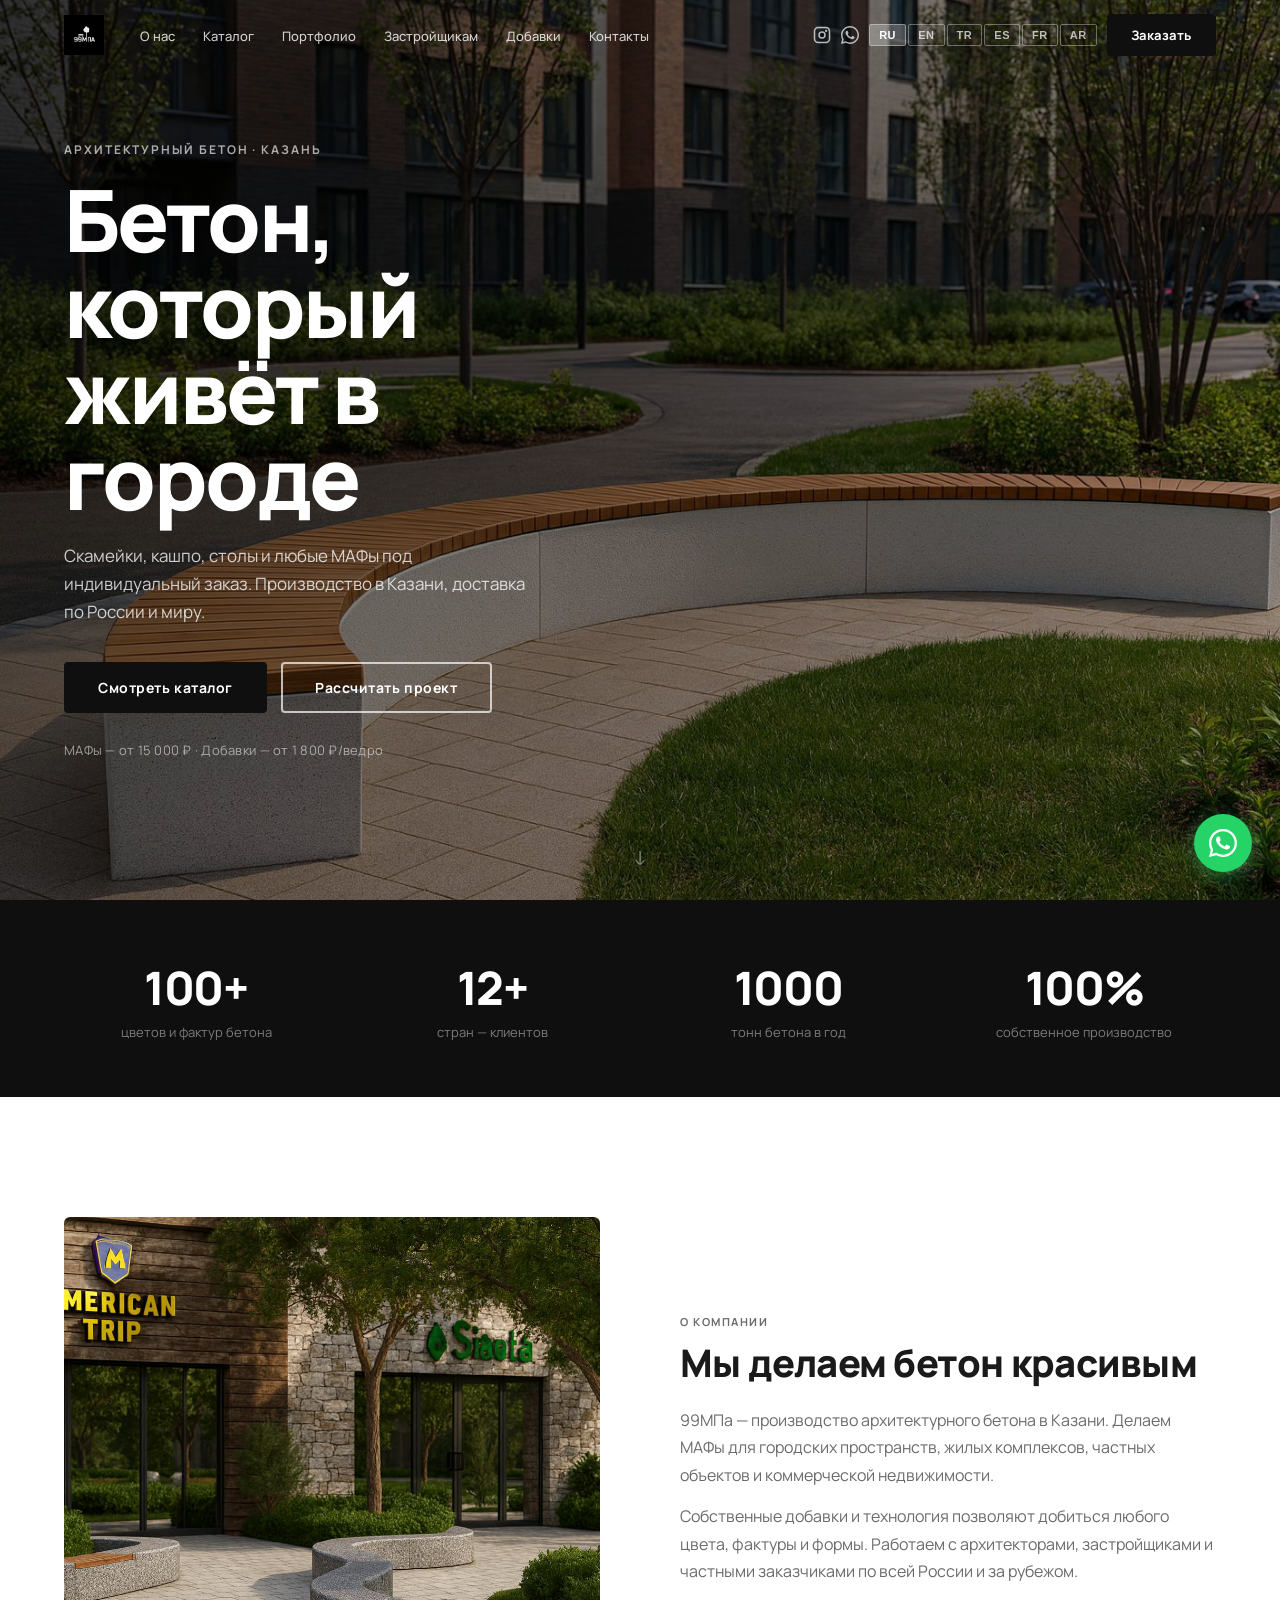
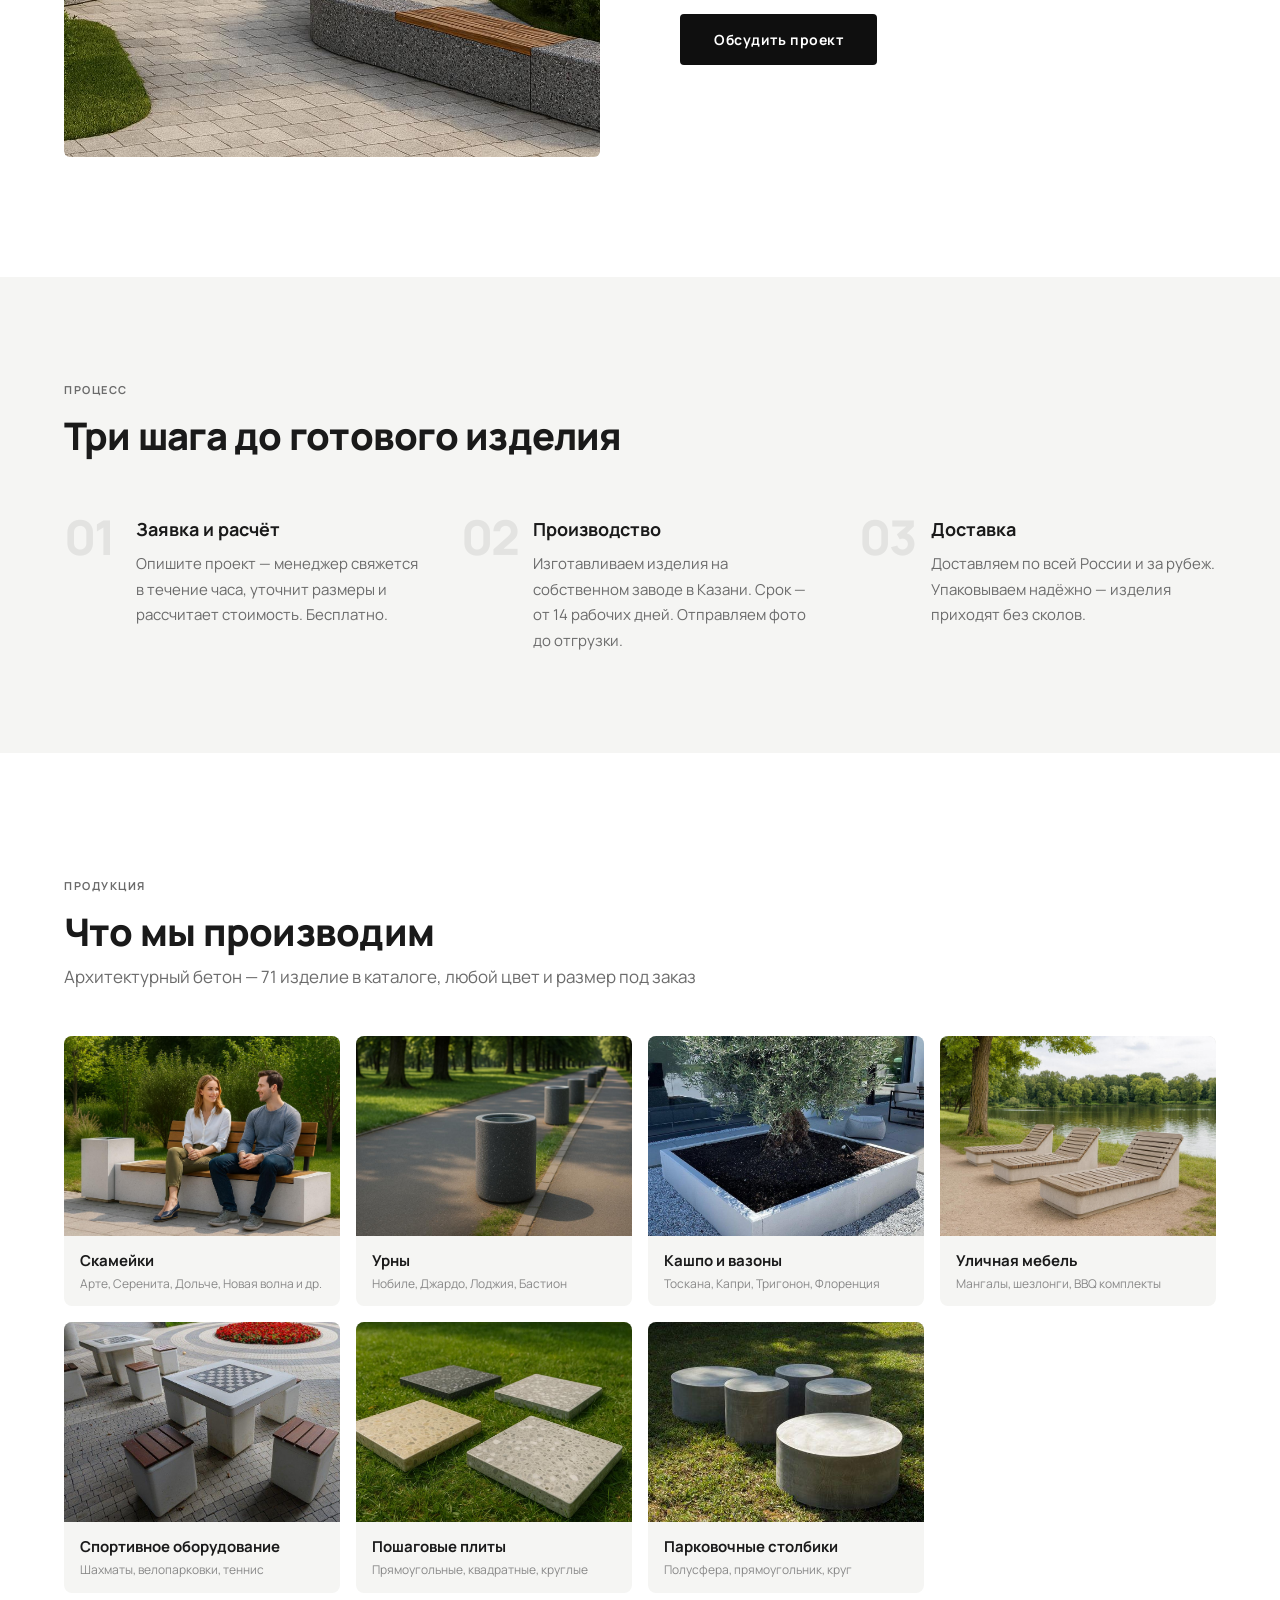
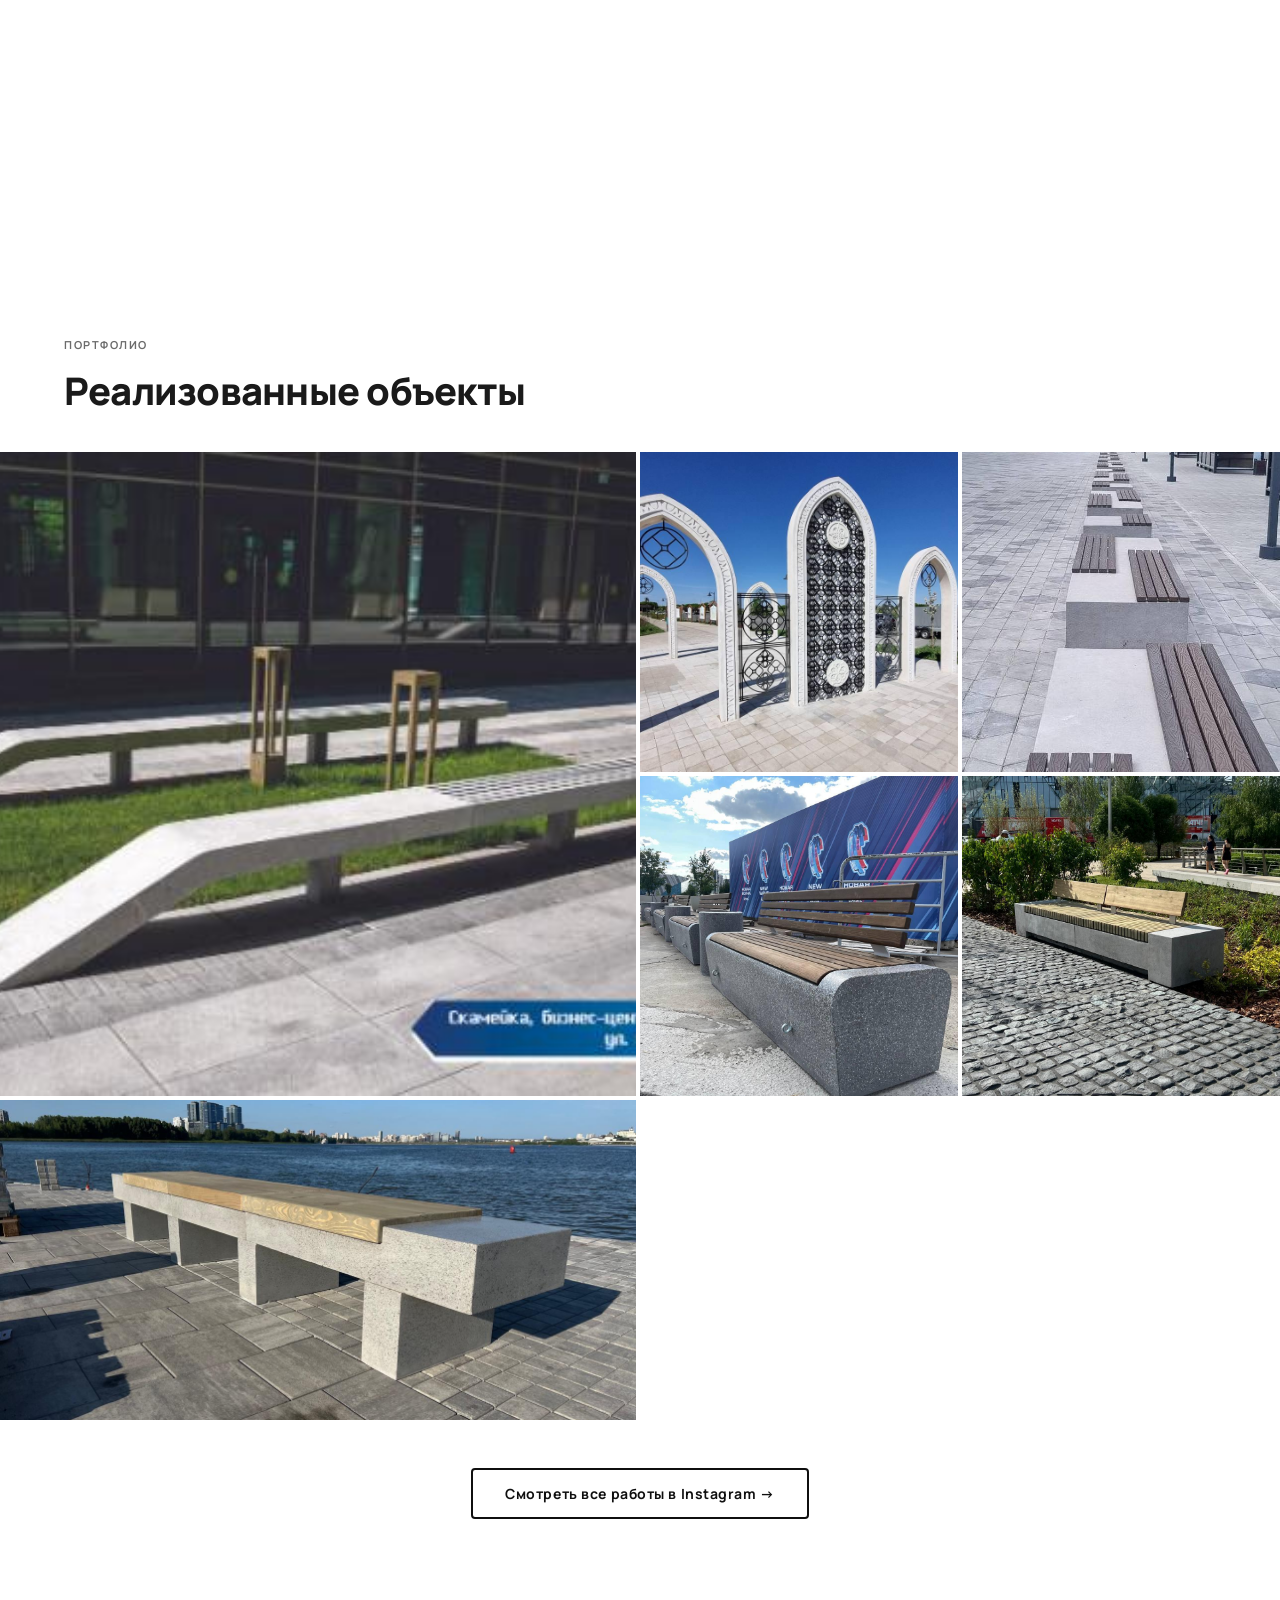
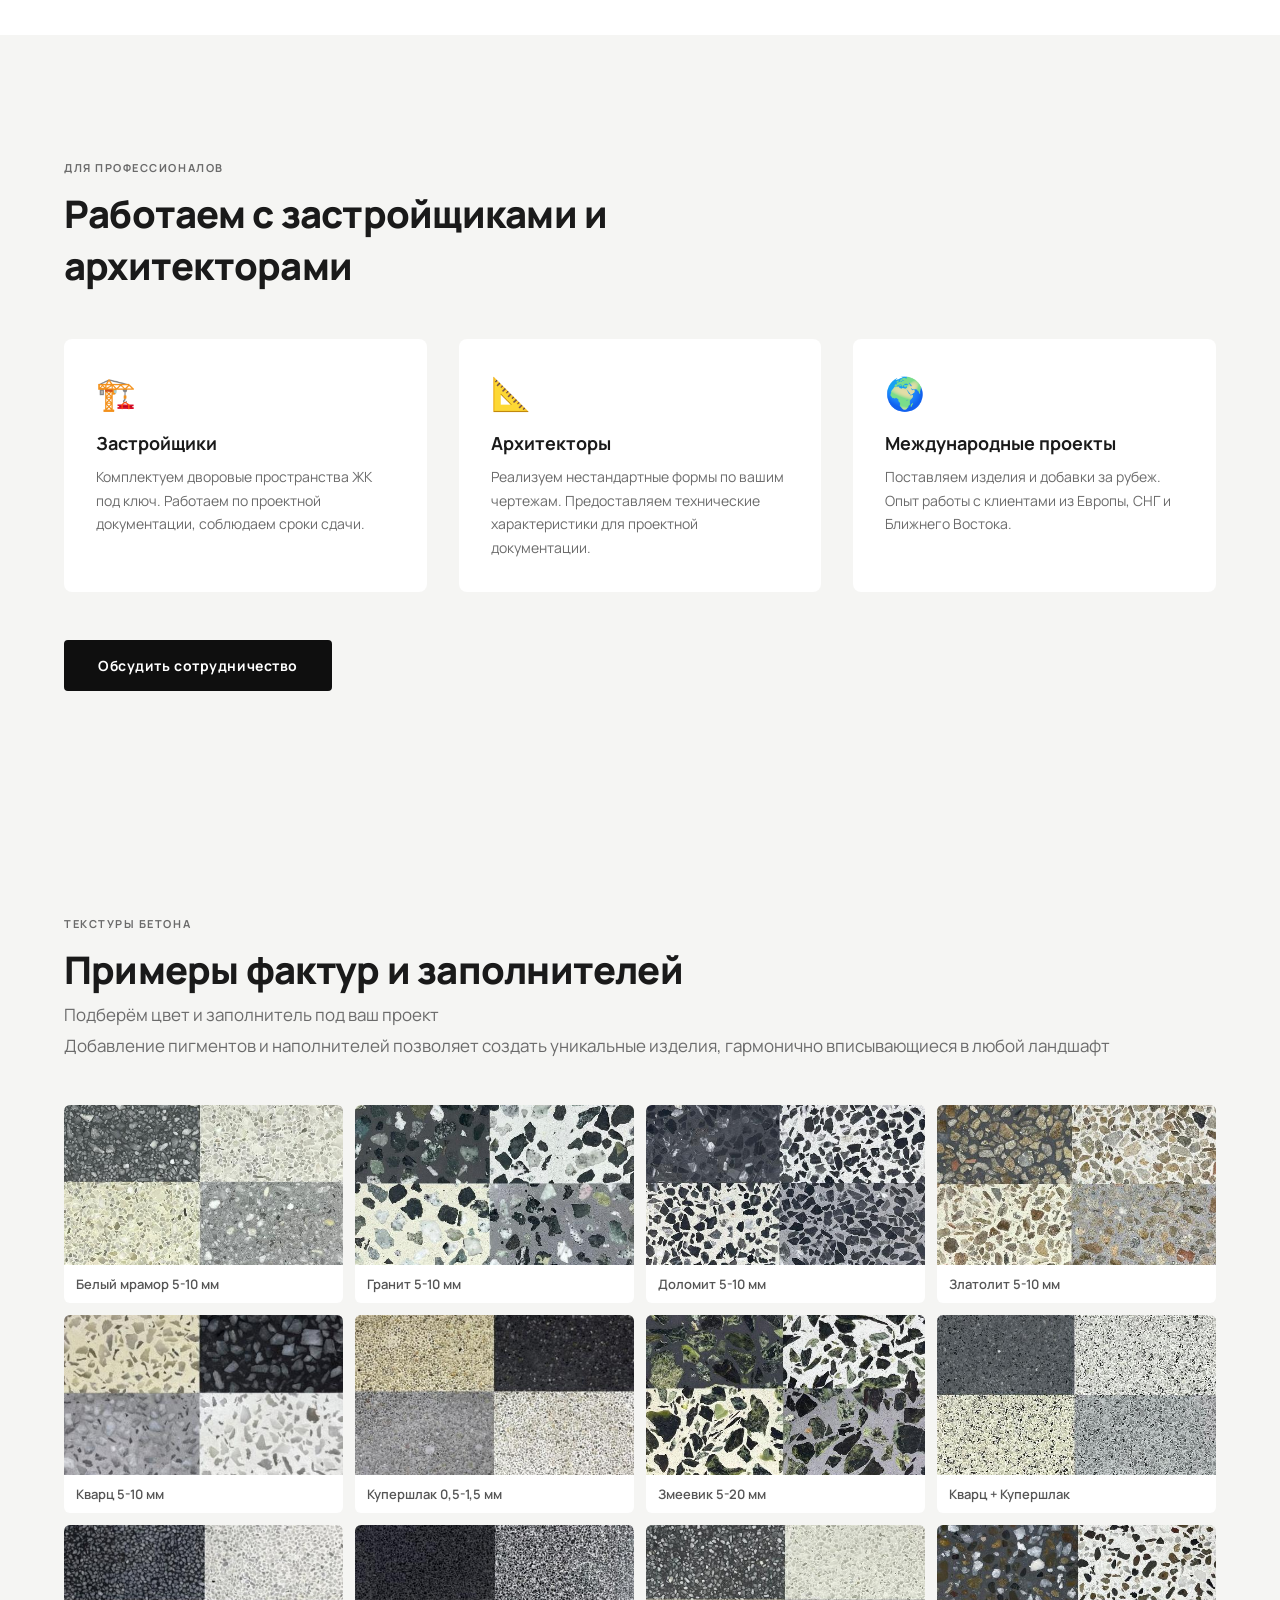
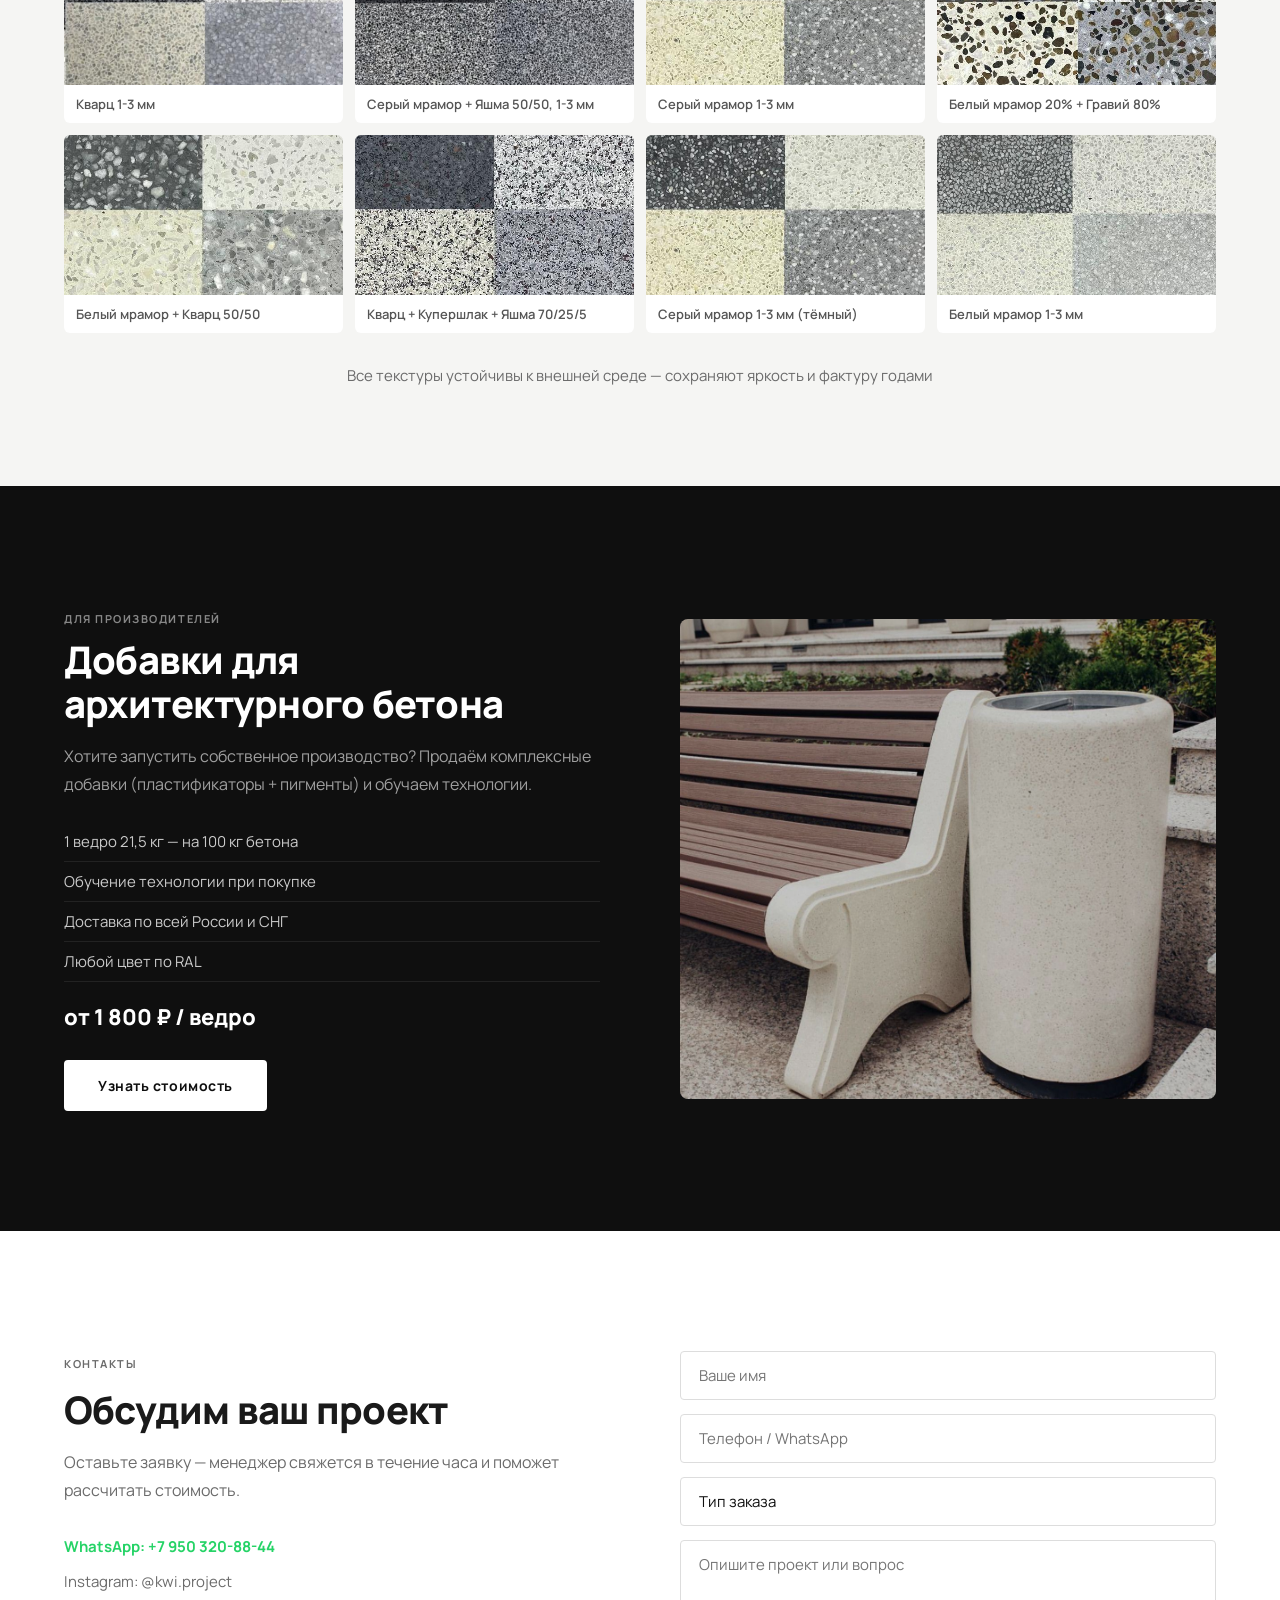
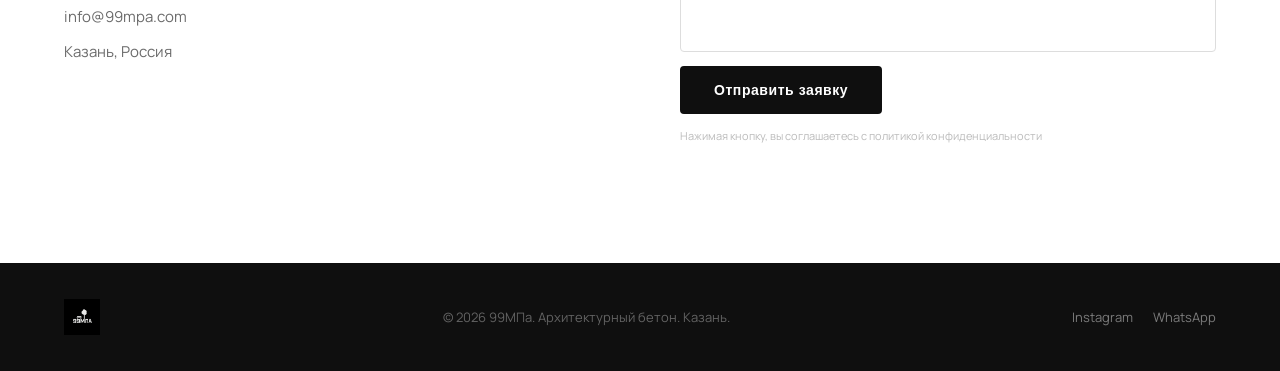
==== index.html @ 51c74bcd "Add additive page, SEO for all pages, WhatsApp with item text in catalog modal, Schema.org" ====
<!DOCTYPE html>
<html lang="ru">
<head>
  <meta charset="UTF-8">
  <meta name="viewport" content="width=device-width, initial-scale=1.0">
  <link rel="icon" type="image/jpeg" href="images/logo.jpg">
  <title>99МПа — Архитектурный бетон | Скамейки, кашпо, МАФы из бетона</title>
  <meta name="description" content="Производство МАФов и изделий из архитектурного бетона. Скамейки, кашпо, урны, столы под заказ. 71 изделие в каталоге. Доставка по России и миру. Казань.">
  <meta name="keywords" content="архитектурный бетон, МАФы, скамейки бетонные, кашпо бетонные, урны уличные, добавки для бетона, производство Казань">
  <link rel="canonical" href="https://www.99mpa.com/">
  <!-- Open Graph -->
  <meta property="og:type" content="website">
  <meta property="og:url" content="https://www.99mpa.com/">
  <meta property="og:title" content="99МПа — Архитектурный бетон">
  <meta property="og:description" content="Скамейки, кашпо, урны и любые МАФы из архитектурного бетона. 71 изделие. Доставка по всему миру.">
  <meta property="og:image" content="https://www.99mpa.com/images/hero.jpeg">
  <meta property="og:image:width" content="1200">
  <meta property="og:image:height" content="630">
  <meta property="og:locale" content="ru_RU">
  <!-- Twitter Card -->
  <meta name="twitter:card" content="summary_large_image">
  <meta name="twitter:title" content="99МПа — Архитектурный бетон">
  <meta name="twitter:description" content="Скамейки, кашпо, урны и любые МАФы из архитектурного бетона. Казань.">
  <meta name="twitter:image" content="https://www.99mpa.com/images/hero.jpeg">
  <link rel="preconnect" href="https://fonts.googleapis.com">
  <link rel="preconnect" href="https://fonts.gstatic.com" crossorigin>
  <link href="https://fonts.googleapis.com/css2?family=Manrope:wght@400;500;600;700;800&display=swap" rel="stylesheet">
  <link rel="stylesheet" href="style.css">
  <link rel="stylesheet" href="catalog.css">
</head>
<body>

<!-- NAV -->
<nav class="nav" id="nav">
  <div class="nav__inner">
    <a href="#" class="nav__logo"><img src="images/logo.jpg" alt="99МПа" class="nav__logo-img"></a>
    <ul class="nav__links">
      <li><a href="#about"     data-i18n="nav_about">О нас</a></li>
      <li><a href="catalog.html" data-i18n="nav_products">Каталог</a></li>
      <li><a href="portfolio.html" data-i18n="nav_portfolio">Портфолио</a></li>
      <li><a href="#b2b"       data-i18n="nav_b2b">Застройщикам</a></li>
      <li><a href="additive.html" data-i18n="nav_additive">Добавки</a></li>
      <li><a href="#contact"   data-i18n="nav_contact">Контакты</a></li>
    </ul>
    <div class="nav__right">
      <a href="https://www.instagram.com/kwi.project" target="_blank" class="nav__social" title="Instagram">
        <svg width="18" height="18" viewBox="0 0 24 24" fill="none"><rect x="2" y="2" width="20" height="20" rx="5" stroke="currentColor" stroke-width="2"/><circle cx="12" cy="12" r="4" stroke="currentColor" stroke-width="2"/><circle cx="17.5" cy="6.5" r="1.5" fill="currentColor"/></svg>
      </a>
      <a href="https://wa.me/79503208844" target="_blank" class="nav__social" title="WhatsApp">
        <svg width="18" height="18" viewBox="0 0 24 24" fill="none"><path d="M17.472 14.382c-.297-.149-1.758-.867-2.03-.967-.273-.099-.471-.148-.67.15-.197.297-.767.966-.94 1.164-.173.199-.347.223-.644.075-.297-.15-1.255-.463-2.39-1.475-.883-.788-1.48-1.761-1.653-2.059-.173-.297-.018-.458.13-.606.134-.133.298-.347.446-.52.149-.174.198-.298.298-.497.099-.198.05-.371-.025-.52-.075-.149-.669-1.612-.916-2.207-.242-.579-.487-.5-.669-.51-.173-.008-.371-.01-.57-.01-.198 0-.52.074-.792.372-.272.297-1.04 1.016-1.04 2.479 0 1.462 1.065 2.875 1.213 3.074.149.198 2.096 3.2 5.077 4.487.709.306 1.262.489 1.694.625.712.227 1.36.195 1.871.118.571-.085 1.758-.719 2.006-1.413.248-.694.248-1.289.173-1.413-.074-.124-.272-.198-.57-.347z" fill="currentColor"/><path d="M12 0C5.373 0 0 5.373 0 12c0 2.136.558 4.136 1.532 5.875L0 24l6.324-1.508A11.955 11.955 0 0012 24c6.627 0 12-5.373 12-12S18.627 0 12 0zm0 22c-1.9 0-3.675-.502-5.21-1.378l-.374-.22-3.753.895.942-3.655-.242-.376A9.956 9.956 0 012 12C2 6.477 6.477 2 12 2s10 4.477 10 10-4.477 10-10 10z" fill="currentColor"/></svg>
      </a>
      <div class="lang-switcher">
        <button class="lang-btn active" data-lang="ru" onclick="setLang('ru')">RU</button>
        <button class="lang-btn" data-lang="en" onclick="setLang('en')">EN</button>
        <button class="lang-btn" data-lang="tr" onclick="setLang('tr')">TR</button>
        <button class="lang-btn" data-lang="es" onclick="setLang('es')">ES</button>
        <button class="lang-btn" data-lang="fr" onclick="setLang('fr')">FR</button>
        <button class="lang-btn" data-lang="ar" onclick="setLang('ar')">AR</button>
      </div>
      <a href="#contact" class="btn btn--sm" data-i18n="nav_cta">Заказать</a>
    </div>
    <button class="nav__burger" onclick="toggleMenu()">&#9776;</button>
  </div>
</nav>

<!-- HERO -->
<section class="hero" id="home">
  <div class="hero__bg" style="background-image:url('images/hero.jpeg')"></div>
  <div class="hero__overlay"></div>
  <div class="hero__content">
    <p class="hero__label" data-i18n="hero_label">Архитектурный бетон · Казань</p>
    <h1 class="hero__title" data-i18n="hero_title">Бетон,<br>который&nbsp;живёт<br>в&nbsp;городе</h1>
    <p class="hero__sub" data-i18n="hero_sub">Скамейки, кашпо, столы и любые МАФы под индивидуальный заказ. Производство в Казани, доставка по России и миру.</p>
    <div class="hero__btns">
      <a href="#products" class="btn"          data-i18n="hero_btn1">Смотреть каталог</a>
      <a href="#contact"  class="btn btn--outline" data-i18n="hero_btn2">Рассчитать проект</a>
    </div>
    <div class="hero__price" data-i18n="hero_price">МАФы — от 15 000 ₽ &nbsp;·&nbsp; Добавки — от 1 800 ₽/ведро</div>
  </div>
  <div class="hero__scroll">↓</div>
</section>

<!-- STATS -->
<section class="stats reveal">
  <div class="container">
    <div class="stats__grid">
      <div class="stats__item"><span class="stats__num">100+</span><span class="stats__label">цветов и фактур бетона</span></div>
      <div class="stats__item"><span class="stats__num">12+</span><span class="stats__label">стран — клиентов</span></div>
      <div class="stats__item"><span class="stats__num">1000</span><span class="stats__label">тонн бетона в год</span></div>
      <div class="stats__item"><span class="stats__num">100%</span><span class="stats__label">собственное производство</span></div>
    </div>
  </div>
</section>

<!-- ABOUT -->
<section class="about reveal" id="about">
  <div class="container about__inner">
    <div class="about__img">
      <img src="images/about.jpeg" alt="Производство 99МПа">
    </div>
    <div class="about__text">
      <span class="label" data-i18n="about_label">О компании</span>
      <h2 data-i18n="about_title">Мы делаем бетон красивым</h2>
      <p data-i18n="about_p1">99МПа — производство архитектурного бетона в Казани. Делаем МАФы для городских пространств, жилых комплексов, частных объектов и коммерческой недвижимости.</p>
      <p data-i18n="about_p2">Собственные добавки и технология позволяют добиться любого цвета, фактуры и формы. Работаем с архитекторами, застройщиками и частными заказчиками по всей России и за рубежом.</p>
      <a href="#contact" class="btn" data-i18n="about_btn">Обсудить проект</a>
    </div>
  </div>
</section>

<!-- HOW IT WORKS -->
<section class="how reveal" id="how">
  <div class="container">
    <span class="label" data-i18n="how_label">Как мы работаем</span>
    <h2 data-i18n="how_title">Три шага до готового изделия</h2>
    <div class="how__grid">
      <div class="how__step">
        <div class="how__num">01</div>
        <h3 data-i18n="how1_title">Заявка и расчёт</h3>
        <p data-i18n="how1_desc">Опишите проект — менеджер свяжется в течение часа, уточнит размеры и рассчитает стоимость. Бесплатно.</p>
      </div>
      <div class="how__step">
        <div class="how__num">02</div>
        <h3 data-i18n="how2_title">Производство</h3>
        <p data-i18n="how2_desc">Изготавливаем изделия на собственном заводе в Казани. Срок — от 14 рабочих дней. Отправляем фото до отгрузки.</p>
      </div>
      <div class="how__step">
        <div class="how__num">03</div>
        <h3 data-i18n="how3_title">Доставка</h3>
        <p data-i18n="how3_desc">Доставляем по всей России и за рубеж. Упаковываем надёжно — изделия приходят без сколов.</p>
      </div>
    </div>
  </div>
</section>

<!-- PRODUCTS -->
<section class="products reveal" id="products">
  <div class="container">
    <span class="label">Продукция</span>
    <h2>Что мы производим</h2>
    <p class="section-sub">Архитектурный бетон — 71 изделие в каталоге, любой цвет и размер под заказ</p>

    <div class="cat-sections-grid">
      <a href="catalog.html#bench" class="cat-section-card">
        <div class="cat-section-card__img" style="background-image:url('images/bench1.jpeg')"></div>
        <div class="cat-section-card__body">
          <div class="cat-section-card__name">Скамейки</div>
          <div class="cat-section-card__sub">Арте, Серенита, Дольче, Новая волна и др.</div>
        </div>
      </a>
      <a href="catalog.html#urn" class="cat-section-card">
        <div class="cat-section-card__img" style="background-image:url('images/urns.jpeg')"></div>
        <div class="cat-section-card__body">
          <div class="cat-section-card__name">Урны</div>
          <div class="cat-section-card__sub">Нобиле, Джардо, Лоджия, Бастион</div>
        </div>
      </a>
      <a href="catalog.html#planter" class="cat-section-card">
        <div class="cat-section-card__img" style="background-image:url('images/catalog/p20_i5.jpeg')"></div>
        <div class="cat-section-card__body">
          <div class="cat-section-card__name">Кашпо и вазоны</div>
          <div class="cat-section-card__sub">Тоскана, Капри, Тригонон, Флоренция</div>
        </div>
      </a>
      <a href="catalog.html#furniture" class="cat-section-card">
        <div class="cat-section-card__img" style="background-image:url('images/lounger.jpeg')"></div>
        <div class="cat-section-card__body">
          <div class="cat-section-card__name">Уличная мебель</div>
          <div class="cat-section-card__sub">Мангалы, шезлонги, BBQ комплекты</div>
        </div>
      </a>
      <a href="catalog.html#sport" class="cat-section-card">
        <div class="cat-section-card__img" style="background-image:url('images/catalog/p24_i1.jpeg')"></div>
        <div class="cat-section-card__body">
          <div class="cat-section-card__name">Спортивное оборудование</div>
          <div class="cat-section-card__sub">Шахматы, велопарковки, теннис</div>
        </div>
      </a>
      <a href="catalog.html#pavement" class="cat-section-card">
        <div class="cat-section-card__img" style="background-image:url('images/catalog/p29_i4.jpeg')"></div>
        <div class="cat-section-card__body">
          <div class="cat-section-card__name">Пошаговые плиты</div>
          <div class="cat-section-card__sub">Прямоугольные, квадратные, круглые</div>
        </div>
      </a>
      <a href="catalog.html#bollard" class="cat-section-card">
        <div class="cat-section-card__img" style="background-image:url('images/catalog/p28_i5.jpeg')"></div>
        <div class="cat-section-card__body">
          <div class="cat-section-card__name">Парковочные столбики</div>
          <div class="cat-section-card__sub">Полусфера, прямоугольник, круг</div>
        </div>
      </a>
    </div>

    <div class="products__cta">
      <a href="catalog.html" class="btn btn--outline">Открыть полный каталог →</a>
    </div>
  </div>
</section>

<!-- PORTFOLIO -->
<section class="portfolio reveal" id="portfolio">
  <div class="container">
    <span class="label" data-i18n="port_label">Портфолио</span>
    <h2 data-i18n="port_title">Реализованные объекты</h2>
  </div>
  <div class="portfolio__grid">
    <div class="portfolio__item portfolio__item--wide" style="background-image:url('images/portfolio_new/p02_img1.jpeg')">
      <div class="portfolio__caption">
        <strong>Бизнес-центр «Urban»</strong>
        <span>Казань</span>
      </div>
    </div>
    <div class="portfolio__item" style="background-image:url('images/portfolio_new/p03_img2.jpeg')">
      <div class="portfolio__caption">
        <strong>Арки из архитектурного бетона</strong>
        <span>г. Болгар</span>
      </div>
    </div>
    <div class="portfolio__item" style="background-image:url('images/portfolio_new/p05_img2.jpeg')">
      <div class="portfolio__caption">
        <strong>Противо-таранные скамейки, Сибур</strong>
        <span>Казань</span>
      </div>
    </div>
    <div class="portfolio__item" style="background-image:url('images/portfolio_new/p07_img2.jpeg')">
      <div class="portfolio__caption">
        <strong>Конкурс «Новая Волна 2025»</strong>
        <span>Казань</span>
      </div>
    </div>
    <div class="portfolio__item" style="background-image:url('images/portfolio_new/p09_img2.jpeg')">
      <div class="portfolio__caption">
        <strong>Скамейки у Театра Г.Камала</strong>
        <span>Казань</span>
      </div>
    </div>
    <div class="portfolio__item" style="background-image:url('images/portfolio_new/p11_img2.jpeg')">
      <div class="portfolio__caption">
        <strong>Храм Нерукотворного Образа</strong>
        <span>Казань</span>
      </div>
    </div>
  </div>
  <div class="container portfolio__more">
    <a href="portfolio.html" class="btn btn--outline-dark" data-i18n="port_more">Смотреть все работы →</a>
  </div>
</section>

<!-- B2B -->
<section class="b2b reveal" id="b2b">
  <div class="container">
    <span class="label" data-i18n="b2b_label">Для профессионалов</span>
    <h2 data-i18n="b2b_title">Работаем с застройщиками и архитекторами</h2>
    <div class="b2b__grid">
      <div class="b2b__card">
        <div class="b2b__icon">🏗️</div>
        <h3 data-i18n="b2b1_title">Застройщики</h3>
        <p data-i18n="b2b1_desc">Комплектуем дворовые пространства ЖК под ключ. Работаем по проектной документации, соблюдаем сроки сдачи.</p>
      </div>
      <div class="b2b__card">
        <div class="b2b__icon">📐</div>
        <h3 data-i18n="b2b2_title">Архитекторы</h3>
        <p data-i18n="b2b2_desc">Реализуем нестандартные формы по вашим чертежам. Предоставляем технические характеристики для проектной документации.</p>
      </div>
      <div class="b2b__card">
        <div class="b2b__icon">🌍</div>
        <h3 data-i18n="b2b3_title">Международные проекты</h3>
        <p data-i18n="b2b3_desc">Поставляем изделия и добавки за рубеж. Опыт работы с клиентами из Европы, СНГ и Ближнего Востока.</p>
      </div>
    </div>
    <a href="#contact" class="btn" data-i18n="b2b_btn">Обсудить сотрудничество</a>
  </div>
</section>

<!-- TEXTURES -->
<section class="textures reveal" id="textures">
  <div class="container">
    <span class="label">Текстуры бетона</span>
    <h2>Примеры фактур и заполнителей</h2>
    <p class="section-sub" style="margin-bottom:0">Подберём цвет и заполнитель под ваш проект</p>
    <p class="section-sub">Добавление пигментов и наполнителей позволяет создать уникальные изделия, гармонично вписывающиеся в любой ландшафт</p>
    <div class="textures-grid">
      <div class="texture-card">
        <div class="texture-card__img" style="background-image:url('images/portfolio_new/p15_img2.jpeg')"></div>
        <div class="texture-card__name">Белый мрамор 5-10 мм</div>
      </div>
      <div class="texture-card">
        <div class="texture-card__img" style="background-image:url('images/portfolio_new/p15_img3.jpeg')"></div>
        <div class="texture-card__name">Гранит 5-10 мм</div>
      </div>
      <div class="texture-card">
        <div class="texture-card__img" style="background-image:url('images/portfolio_new/p15_img4.jpeg')"></div>
        <div class="texture-card__name">Доломит 5-10 мм</div>
      </div>
      <div class="texture-card">
        <div class="texture-card__img" style="background-image:url('images/portfolio_new/p15_img5.jpeg')"></div>
        <div class="texture-card__name">Златолит 5-10 мм</div>
      </div>
      <div class="texture-card">
        <div class="texture-card__img" style="background-image:url('images/portfolio_new/p16_img2.jpeg')"></div>
        <div class="texture-card__name">Кварц 5-10 мм</div>
      </div>
      <div class="texture-card">
        <div class="texture-card__img" style="background-image:url('images/portfolio_new/p16_img3.jpeg')"></div>
        <div class="texture-card__name">Купершлак 0,5-1,5 мм</div>
      </div>
      <div class="texture-card">
        <div class="texture-card__img" style="background-image:url('images/portfolio_new/p16_img4.jpeg')"></div>
        <div class="texture-card__name">Змеевик 5-20 мм</div>
      </div>
      <div class="texture-card">
        <div class="texture-card__img" style="background-image:url('images/portfolio_new/p16_img5.jpeg')"></div>
        <div class="texture-card__name">Кварц + Купершлак</div>
      </div>
      <div class="texture-card">
        <div class="texture-card__img" style="background-image:url('images/portfolio_new/p17_img2.jpeg')"></div>
        <div class="texture-card__name">Кварц 1-3 мм</div>
      </div>
      <div class="texture-card">
        <div class="texture-card__img" style="background-image:url('images/portfolio_new/p17_img3.jpeg')"></div>
        <div class="texture-card__name">Серый мрамор + Яшма 50/50, 1-3 мм</div>
      </div>
      <div class="texture-card">
        <div class="texture-card__img" style="background-image:url('images/portfolio_new/p18_img4.jpeg')"></div>
        <div class="texture-card__name">Серый мрамор 1-3 мм</div>
      </div>
      <div class="texture-card">
        <div class="texture-card__img" style="background-image:url('images/portfolio_new/p17_img5.jpeg')"></div>
        <div class="texture-card__name">Белый мрамор 20% + Гравий 80%</div>
      </div>
      <div class="texture-card">
        <div class="texture-card__img" style="background-image:url('images/portfolio_new/p18_img2.jpeg')"></div>
        <div class="texture-card__name">Белый мрамор + Кварц 50/50</div>
      </div>
      <div class="texture-card">
        <div class="texture-card__img" style="background-image:url('images/portfolio_new/p18_img3.jpeg')"></div>
        <div class="texture-card__name">Кварц + Купершлак + Яшма 70/25/5</div>
      </div>
      <div class="texture-card">
        <div class="texture-card__img" style="background-image:url('images/portfolio_new/p18_img4.jpeg')"></div>
        <div class="texture-card__name">Серый мрамор 1-3 мм (тёмный)</div>
      </div>
      <div class="texture-card">
        <div class="texture-card__img" style="background-image:url('images/portfolio_new/p18_img5.jpeg')"></div>
        <div class="texture-card__name">Белый мрамор 1-3 мм</div>
      </div>
    </div>
    <p style="text-align:center;color:#6b6b6b;margin-top:32px;font-size:15px">Все текстуры устойчивы к внешней среде — сохраняют яркость и фактуру годами</p>
  </div>
</section>

<!-- ADDITIVE -->
<section class="additive reveal" id="additive">
  <div class="container additive__inner">
    <div class="additive__text">
      <span class="label label--light" data-i18n="add_label">Для производителей</span>
      <h2 data-i18n="add_title">Добавки для архитектурного бетона</h2>
      <p data-i18n="add_p1">Хотите запустить собственное производство? Продаём комплексные добавки (пластификаторы + пигменты) и обучаем технологии.</p>
      <ul class="additive__list">
        <li data-i18n="add_li1">✓ 1 ведро 21,5 кг — на 100 кг бетона</li>
        <li data-i18n="add_li2">✓ Обучение технологии при покупке</li>
        <li data-i18n="add_li3">✓ Доставка по всей России и СНГ</li>
        <li data-i18n="add_li4">✓ Любой цвет по RAL</li>
      </ul>
      <div class="additive__price" data-i18n="add_price">от 1 800 ₽ / ведро</div>
      <a href="#contact" class="btn btn--light" data-i18n="add_btn">Узнать стоимость</a>
    </div>
    <div class="additive__img">
      <img src="images/urn_bench.jpeg" alt="Добавки для бетона 99МПа">
    </div>
  </div>
</section>

<!-- CONTACT -->
<section class="contact reveal" id="contact">
  <div class="container contact__inner">
    <div class="contact__text">
      <span class="label" data-i18n="cont_label">Контакты</span>
      <h2 data-i18n="cont_title">Обсудим ваш проект</h2>
      <p data-i18n="cont_sub">Оставьте заявку — менеджер свяжется в течение часа и поможет рассчитать стоимость.</p>
      <div class="contact__links">
        <a href="https://wa.me/79503208844" target="_blank" class="contact__link contact__link--wa" data-i18n="cont_wa">WhatsApp: +7 950 320-88-44</a>
        <a href="https://www.instagram.com/kwi.project" target="_blank" class="contact__link">Instagram: @kwi.project</a>
        <a href="mailto:info@99mpa.com" class="contact__link">info@99mpa.com</a>
        <span class="contact__link">Казань, Россия</span>
      </div>
    </div>
    <form class="contact__form" onsubmit="submitForm(event)">
      <input type="text" data-i18n-placeholder="form_name" required>
      <input type="tel"  data-i18n-placeholder="form_phone" required>
      <select data-i18n-select="form_type">
        <option value="" data-i18n="form_type_default">Тип заказа</option>
        <option value="maf"      data-i18n="form_type_maf">МАФы / изделия</option>
        <option value="additive" data-i18n="form_type_add">Добавки</option>
        <option value="b2b"      data-i18n="form_type_b2b">Оптовое сотрудничество</option>
        <option value="custom"   data-i18n="form_type_custom">Индивидуальный заказ</option>
      </select>
      <textarea data-i18n-placeholder="form_msg" rows="4"></textarea>
      <button type="submit" class="btn" data-i18n="form_btn">Отправить заявку</button>
      <p class="form__note" data-i18n="form_note">Нажимая кнопку, вы соглашаетесь с политикой конфиденциальности</p>
    </form>
  </div>
</section>

<!-- FOOTER -->
<footer class="footer">
  <div class="container footer__inner">
    <img src="images/logo.jpg" alt="99МПа" style="height:36px;filter:invert(1)">
    <p data-i18n="footer_copy">© 2026 99МПа. Архитектурный бетон. Казань.</p>
    <div class="footer__links">
      <a href="https://www.instagram.com/kwi.project" target="_blank">Instagram</a>
      <a href="https://wa.me/79503208844" target="_blank">WhatsApp</a>
    </div>
  </div>
</footer>

<!-- WHATSAPP FLOAT -->
<a href="https://wa.me/79503208844" class="wa-float" target="_blank" title="WhatsApp">
  <svg width="28" height="28" viewBox="0 0 24 24" fill="none" xmlns="http://www.w3.org/2000/svg">
    <path d="M17.472 14.382c-.297-.149-1.758-.867-2.03-.967-.273-.099-.471-.148-.67.15-.197.297-.767.966-.94 1.164-.173.199-.347.223-.644.075-.297-.15-1.255-.463-2.39-1.475-.883-.788-1.48-1.761-1.653-2.059-.173-.297-.018-.458.13-.606.134-.133.298-.347.446-.52.149-.174.198-.298.298-.497.099-.198.05-.371-.025-.52-.075-.149-.669-1.612-.916-2.207-.242-.579-.487-.5-.669-.51-.173-.008-.371-.01-.57-.01-.198 0-.52.074-.792.372-.272.297-1.04 1.016-1.04 2.479 0 1.462 1.065 2.875 1.213 3.074.149.198 2.096 3.2 5.077 4.487.709.306 1.262.489 1.694.625.712.227 1.36.195 1.871.118.571-.085 1.758-.719 2.006-1.413.248-.694.248-1.289.173-1.413-.074-.124-.272-.198-.57-.347z" fill="white"/>
    <path d="M12 0C5.373 0 0 5.373 0 12c0 2.136.558 4.136 1.532 5.875L0 24l6.324-1.508A11.955 11.955 0 0012 24c6.627 0 12-5.373 12-12S18.627 0 12 0zm0 22c-1.9 0-3.675-.502-5.21-1.378l-.374-.22-3.753.895.942-3.655-.242-.376A9.956 9.956 0 012 12C2 6.477 6.477 2 12 2s10 4.477 10 10-4.477 10-10 10z" fill="white"/>
  </svg>
</a>

<script type="application/ld+json">
{
  "@context": "https://schema.org",
  "@type": "LocalBusiness",
  "name": "99МПа",
  "description": "Производство МАФов и изделий из архитектурного бетона. Скамейки, кашпо, урны, столы под заказ.",
  "url": "https://www.99mpa.com",
  "logo": "https://www.99mpa.com/images/logo.jpg",
  "image": "https://www.99mpa.com/images/hero.jpeg",
  "telephone": "+79503208844",
  "email": "info@99mpa.com",
  "address": {
    "@type": "PostalAddress",
    "addressLocality": "Казань",
    "addressRegion": "Республика Татарстан",
    "addressCountry": "RU"
  },
  "sameAs": [
    "https://www.instagram.com/kwi.project"
  ],
  "priceRange": "₽₽",
  "openingHours": "Mo-Fr 09:00-18:00"
}
</script>
<script src="i18n.js"></script>
<script src="catalog_data.js"></script>
<script src="main.js"></script>
</body>
</html>
---- style.css ----
/* ── Reset & Base ── */
*, *::before, *::after { box-sizing: border-box; margin: 0; padding: 0; }
html { scroll-behavior: smooth; font-size: 16px; }
body { font-family: 'Manrope', -apple-system, BlinkMacSystemFont, sans-serif; color: #1a1a1a; background: #fff; }
img { max-width: 100%; display: block; }
a { text-decoration: none; color: inherit; }
ul { list-style: none; }

:root {
  --black: #0f0f0f;
  --white: #ffffff;
  --gray:  #f5f5f3;
  --muted: #6b6b6b;
  --wa:    #25D366;
  --radius: 4px;
  --tr: 0.3s ease;
}

.container { max-width: 1200px; margin: 0 auto; padding: 0 24px; }
.label { display: inline-block; font-size: 11px; font-weight: 700; letter-spacing: 0.14em; text-transform: uppercase; color: var(--muted); margin-bottom: 12px; }
.label--light { color: rgba(255,255,255,0.5); }
.section-sub { color: var(--muted); font-size: 17px; margin-top: 8px; margin-bottom: 48px; }
.link { font-size: 13px; font-weight: 700; color: var(--black); border-bottom: 1px solid currentColor; padding-bottom: 1px; transition: opacity var(--tr); }
.link:hover { opacity: 0.5; }

/* Buttons */
.btn { display: inline-block; padding: 14px 32px; background: var(--black); color: var(--white); font-size: 14px; font-weight: 700; letter-spacing: 0.04em; border-radius: var(--radius); border: 2px solid var(--black); cursor: pointer; transition: all var(--tr); }
.btn:hover { background: transparent; color: var(--black); }
.btn--outline { background: transparent; color: var(--white); border-color: rgba(255,255,255,0.7); }
.btn--outline:hover { background: var(--white); color: var(--black); border-color: var(--white); }
.btn--outline-dark { background: transparent; color: var(--black); border-color: var(--black); }
.btn--outline-dark:hover { background: var(--black); color: var(--white); }
.btn--sm { padding: 10px 22px; font-size: 13px; }
.btn--light { background: var(--white); color: var(--black); border-color: var(--white); }
.btn--light:hover { background: transparent; color: var(--white); }

/* Nav */
.nav { position: fixed; top: 0; left: 0; right: 0; z-index: 100; transition: background var(--tr), box-shadow var(--tr); }
.nav.scrolled { background: rgba(255,255,255,0.97); box-shadow: 0 1px 24px rgba(0,0,0,0.07); }
.nav__inner { max-width: 1200px; margin: 0 auto; padding: 0 24px; height: 70px; display: flex; align-items: center; gap: 36px; }
.nav__logo { font-size: 21px; font-weight: 800; color: var(--white); letter-spacing: -0.02em; flex-shrink: 0; transition: color var(--tr); }
.nav.scrolled .nav__logo { color: var(--black); }
.nav__logo-img { height: 40px; width: auto; display: block; filter: invert(1); transition: filter var(--tr); }
.nav.scrolled .nav__logo-img { filter: invert(0); }
.nav__links { display: flex; gap: 28px; flex: 1; }
.nav__links a { font-size: 13px; font-weight: 500; color: rgba(255,255,255,0.8); transition: color var(--tr); white-space: nowrap; }
.nav__links a:hover { color: var(--white); }
.nav.scrolled .nav__links a { color: var(--muted); }
.nav.scrolled .nav__links a:hover { color: var(--black); }
.nav__right { display: flex; align-items: center; gap: 10px; }
.lang-btn { background: none; border: 1px solid rgba(255,255,255,0.35); color: rgba(255,255,255,0.7); font-size: 11px; font-weight: 700; padding: 4px 9px; border-radius: 2px; cursor: pointer; letter-spacing: 0.05em; transition: all var(--tr); }
.lang-btn:hover { background: rgba(255,255,255,0.15); }
.nav.scrolled .lang-btn { border-color: #ddd; color: var(--muted); }
.nav.scrolled .lang-btn:hover { background: var(--gray); color: var(--black); }
.nav__burger { display: none; background: none; border: none; font-size: 22px; color: var(--white); cursor: pointer; }
.nav.scrolled .nav__burger { color: var(--black); }
.lang-switcher { display: flex; gap: 2px; }
.lang-btn.active { background: rgba(255,255,255,0.25); color: var(--white); }
.nav.scrolled .lang-btn.active { background: var(--black); color: var(--white); border-color: var(--black); }
.nav__social { display: flex; align-items: center; color: rgba(255,255,255,0.7); transition: color var(--tr); }
.nav__social:hover { color: var(--white); }
.nav.scrolled .nav__social { color: var(--muted); }
.nav.scrolled .nav__social:hover { color: var(--black); }

/* Hero */
.hero { position: relative; height: 100vh; min-height: 620px; display: flex; align-items: center; overflow: hidden; }
.hero__bg { position: absolute; inset: 0; background-size: cover; background-position: center; transform: scale(1.04); transition: transform 10s ease; }
.hero:hover .hero__bg { transform: scale(1); }
.hero__overlay { position: absolute; inset: 0; background: linear-gradient(120deg, rgba(0,0,0,0.68) 0%, rgba(0,0,0,0.25) 100%); }
.hero__content { position: relative; z-index: 1; max-width: 680px; padding: 0 24px 0 max(24px, calc((100vw - 1200px)/2 + 24px)); }
.hero__label { font-size: 12px; font-weight: 700; letter-spacing: 0.16em; text-transform: uppercase; color: rgba(255,255,255,0.65); margin-bottom: 18px; }
.hero__title { font-size: clamp(46px, 7vw, 86px); font-weight: 800; line-height: 1.0; color: var(--white); letter-spacing: -0.03em; margin-bottom: 22px; }
.hero__sub { font-size: 17px; color: rgba(255,255,255,0.78); line-height: 1.65; max-width: 480px; margin-bottom: 36px; }
.hero__btns { display: flex; gap: 14px; flex-wrap: wrap; margin-bottom: 28px; }
.hero__price { font-size: 13px; color: rgba(255,255,255,0.55); letter-spacing: 0.02em; }
.hero__scroll { position: absolute; bottom: 30px; left: 50%; transform: translateX(-50%); color: rgba(255,255,255,0.45); font-size: 20px; animation: bounce 2s infinite; z-index: 1; }
@keyframes bounce { 0%,100%{transform:translateX(-50%) translateY(0)} 50%{transform:translateX(-50%) translateY(8px)} }

/* Stats */
.stats { background: var(--black); padding: 56px 0; }
.stats__grid { display: grid; grid-template-columns: repeat(4,1fr); gap: 32px; text-align: center; }
.stats__num { display: block; font-size: 46px; font-weight: 800; color: var(--white); letter-spacing: -0.03em; }
.stats__label { display: block; font-size: 13px; color: rgba(255,255,255,0.45); margin-top: 4px; }

/* About */
.about { padding: 120px 0; }
.about__inner { display: grid; grid-template-columns: 1fr 1fr; gap: 80px; align-items: center; }
.about__img img { width: 100%; height: 540px; object-fit: cover; border-radius: 6px; }
.about__text h2 { font-size: 38px; font-weight: 800; letter-spacing: -0.02em; line-height: 1.15; margin-bottom: 22px; }
.about__text p { color: var(--muted); line-height: 1.72; font-size: 16px; margin-bottom: 14px; }
.about__text .btn { margin-top: 14px; }

/* How it works */
.how { padding: 100px 0; background: var(--gray); }
.how h2 { font-size: 38px; font-weight: 800; letter-spacing: -0.02em; margin-bottom: 56px; }
.how__grid { display: grid; grid-template-columns: repeat(3,1fr); gap: 40px; }
.how__step { position: relative; padding-left: 72px; }
.how__num { position: absolute; left: 0; top: -4px; font-size: 48px; font-weight: 900; color: rgba(0,0,0,0.07); line-height: 1; letter-spacing: -0.04em; }
.how__step h3 { font-size: 18px; font-weight: 700; margin-bottom: 10px; }
.how__step p { color: var(--muted); line-height: 1.7; font-size: 15px; }

/* Products */
.products { padding: 120px 0; }
.products h2 { font-size: 38px; font-weight: 800; letter-spacing: -0.02em; margin-bottom: 8px; }
.prod-filters { display: flex; gap: 10px; flex-wrap: wrap; margin-bottom: 40px; margin-top: 32px; }
.filter-btn { padding: 8px 20px; border: 1px solid #ddd; background: none; font-size: 13px; font-weight: 600; border-radius: 100px; cursor: pointer; transition: all var(--tr); color: var(--muted); }
.filter-btn:hover, .filter-btn.active { background: var(--black); color: var(--white); border-color: var(--black); }
.products__grid { display: grid; grid-template-columns: repeat(3,1fr); gap: 24px; margin-bottom: 48px; }
.product-card { background: var(--gray); border-radius: 8px; overflow: hidden; transition: transform var(--tr), box-shadow var(--tr); }
.product-card.hidden { display: none; }
.product-card:hover { transform: translateY(-4px); box-shadow: 0 20px 40px rgba(0,0,0,0.09); }
.product-card__img { height: 220px; background-size: cover; background-position: center; }
.product-card__body { padding: 22px; }
.product-card__body h3 { font-size: 17px; font-weight: 700; margin-bottom: 8px; }
.product-card__body p { font-size: 14px; color: var(--muted); line-height: 1.6; margin-bottom: 16px; }
.product-card__footer { display: flex; align-items: center; justify-content: space-between; }
.product-card__price { font-size: 15px; font-weight: 700; color: var(--black); }
.products__cta { text-align: center; }

/* Portfolio */
.portfolio { padding: 120px 0 0; }
.portfolio .container { margin-bottom: 36px; }
.portfolio h2 { font-size: 38px; font-weight: 800; letter-spacing: -0.02em; margin-bottom: 8px; }
.portfolio__grid { display: grid; grid-template-columns: 2fr 1fr 1fr; grid-template-rows: 320px 320px 320px; gap: 4px; }
.portfolio__item { background-size: cover; background-position: center; position: relative; overflow: hidden; }
.portfolio__item--wide { grid-row: span 2; }
.portfolio__item::after { content: ''; position: absolute; inset: 0; background: rgba(0,0,0,0); transition: background var(--tr); }
.portfolio__item:hover::after { background: rgba(0,0,0,0.25); }
.portfolio__caption { position: absolute; bottom: 0; left: 0; right: 0; padding: 20px 24px; background: linear-gradient(transparent, rgba(0,0,0,0.65)); color: var(--white); z-index: 1; transform: translateY(8px); opacity: 0; transition: all var(--tr); }
.portfolio__caption strong { display: block; font-size: 15px; font-weight: 700; }
.portfolio__caption span { font-size: 12px; opacity: 0.7; }
.portfolio__item:hover .portfolio__caption { transform: translateY(0); opacity: 1; }
.portfolio__more { padding: 48px 0 80px; text-align: center; }

/* B2B */
.b2b { padding: 120px 0; background: var(--gray); }
.b2b h2 { font-size: 38px; font-weight: 800; letter-spacing: -0.02em; margin-bottom: 48px; max-width: 600px; }
.b2b__grid { display: grid; grid-template-columns: repeat(3,1fr); gap: 32px; margin-bottom: 48px; }
.b2b__card { background: var(--white); border-radius: 8px; padding: 32px; }
.b2b__icon { font-size: 32px; margin-bottom: 16px; }
.b2b__card h3 { font-size: 18px; font-weight: 700; margin-bottom: 10px; }
.b2b__card p { font-size: 14px; color: var(--muted); line-height: 1.7; }

/* Additive */
.additive { padding: 120px 0; background: var(--black); }
.additive__inner { display: grid; grid-template-columns: 1fr 1fr; gap: 80px; align-items: center; }
.additive__text h2 { font-size: 38px; font-weight: 800; letter-spacing: -0.02em; color: var(--white); line-height: 1.15; margin-bottom: 18px; }
.additive__text p { color: rgba(255,255,255,0.6); line-height: 1.72; margin-bottom: 24px; }
.additive__list { margin-bottom: 20px; }
.additive__list li { color: rgba(255,255,255,0.78); font-size: 15px; padding: 9px 0; border-bottom: 1px solid rgba(255,255,255,0.08); }
.additive__price { font-size: 22px; font-weight: 800; color: var(--white); margin-bottom: 28px; }
.additive__img img { width: 100%; height: 480px; object-fit: cover; border-radius: 8px; filter: brightness(0.82); }

/* Contact */
.contact { padding: 120px 0; }
.contact__inner { display: grid; grid-template-columns: 1fr 1fr; gap: 80px; }
.contact__text h2 { font-size: 38px; font-weight: 800; letter-spacing: -0.02em; margin-bottom: 14px; }
.contact__text p { color: var(--muted); line-height: 1.7; margin-bottom: 32px; }
.contact__links { display: flex; flex-direction: column; gap: 14px; }
.contact__link { font-size: 15px; color: var(--muted); transition: color var(--tr); }
.contact__link:hover { color: var(--black); }
.contact__link--wa { color: var(--wa); font-weight: 700; }
.contact__link--wa:hover { color: #1da851; }
.contact__form { display: flex; flex-direction: column; gap: 14px; }
.contact__form input,
.contact__form textarea,
.contact__form select { width: 100%; padding: 13px 18px; border: 1px solid #ddd; border-radius: var(--radius); font-size: 15px; font-family: inherit; transition: border-color var(--tr); background: var(--white); color: var(--black); resize: none; appearance: none; }
.contact__form input:focus,
.contact__form textarea:focus,
.contact__form select:focus { outline: none; border-color: var(--black); }
.contact__form .btn { align-self: flex-start; }
.form__note { font-size: 11px; color: #bbb; }

/* Footer */
.footer { background: var(--black); padding: 36px 0; }
.footer__inner { display: flex; align-items: center; justify-content: space-between; gap: 16px; }
.footer__inner .nav__logo { color: var(--white); }
.footer__inner p { font-size: 13px; color: rgba(255,255,255,0.35); }
.footer__links { display: flex; gap: 20px; }
.footer__links a { font-size: 13px; color: rgba(255,255,255,0.45); transition: color var(--tr); }
.footer__links a:hover { color: var(--white); }

/* WhatsApp float */
.wa-float { position: fixed; bottom: 28px; right: 28px; width: 58px; height: 58px; background: var(--wa); border-radius: 50%; display: flex; align-items: center; justify-content: center; box-shadow: 0 4px 20px rgba(37,211,102,0.45); z-index: 200; transition: transform var(--tr), box-shadow var(--tr); }
.wa-float:hover { transform: scale(1.1); box-shadow: 0 8px 28px rgba(37,211,102,0.55); }

/* Mobile nav */
.nav__mobile { display: none; }
@media (max-width: 960px) {
  .nav__links, .nav__right .btn--sm { display: none; }
  .nav__burger { display: block; }
  .nav__mobile.open { display: flex; flex-direction: column; position: fixed; top: 70px; left: 0; right: 0; background: var(--white); padding: 20px 24px; gap: 4px; box-shadow: 0 12px 32px rgba(0,0,0,0.1); z-index: 99; }
  .nav__mobile a { font-size: 17px; font-weight: 600; color: var(--black); padding: 12px 0; border-bottom: 1px solid #f0f0f0; }
}

/* Responsive */
@media (max-width: 1024px) {
  .products__grid { grid-template-columns: repeat(2,1fr); }
  .how__grid { grid-template-columns: 1fr 1fr; }
  .b2b__grid { grid-template-columns: 1fr 1fr; }
}
@media (max-width: 768px) {
  .hero__title { font-size: 46px; }
  .about__inner, .additive__inner, .contact__inner { grid-template-columns: 1fr; gap: 40px; }
  .about__img img, .additive__img img { height: 280px; }
  .portfolio__grid { grid-template-columns: 1fr 1fr; grid-template-rows: auto; }
  .portfolio__item--wide { grid-row: span 1; height: 260px; }
  .portfolio__item { height: 200px; }
  .portfolio__caption { opacity: 1; transform: translateY(0); }
  .products__grid { grid-template-columns: 1fr; }
  .stats__grid { grid-template-columns: repeat(2,1fr); }
  .how__grid, .b2b__grid { grid-template-columns: 1fr; }
  .footer__inner { flex-direction: column; text-align: center; }
  .hero__content { padding: 0 24px; }
  .prod-filters { gap: 8px; }
  .wa-float { bottom: 20px; right: 20px; width: 52px; height: 52px; }
}

/* Текстуры бетона */
.textures { padding: 100px 0; background: #f5f5f3; }
.textures h2 { font-size: 38px; font-weight: 800; letter-spacing: -0.02em; margin-bottom: 8px; }
.textures-grid {
  display: grid;
  grid-template-columns: repeat(4, 1fr);
  gap: 12px;
  margin-top: 40px;
}
.texture-card { border-radius: 6px; overflow: hidden; }
.texture-card__img {
  height: 160px; background-size: cover; background-position: center;
  transition: transform 0.4s ease;
}
.texture-card:hover .texture-card__img { transform: scale(1.04); }
.texture-card__name {
  padding: 10px 12px; font-size: 13px; font-weight: 600;
  background: #fff; color: #555;
}
@media (max-width: 900px) { .textures-grid { grid-template-columns: repeat(2, 1fr); } }
@media (max-width: 480px) { .textures-grid { grid-template-columns: repeat(2, 1fr); } }

/* Секции каталога на главной */
.cat-sections-grid {
  display: grid;
  grid-template-columns: repeat(4, 1fr);
  gap: 16px;
  margin-bottom: 48px;
}
.cat-section-card {
  display: block; border-radius: 8px; overflow: hidden;
  background: #f5f5f3; cursor: pointer;
  transition: transform 0.25s, box-shadow 0.25s;
  text-decoration: none; color: inherit;
}
.cat-section-card:hover { transform: translateY(-4px); box-shadow: 0 16px 32px rgba(0,0,0,0.1); }
.cat-section-card__img {
  height: 200px; background: #e8e8e5; background-size: cover;
  background-position: center; background-repeat: no-repeat;
}
.cat-section-card__body { padding: 14px 16px; }
.cat-section-card__name { font-size: 15px; font-weight: 700; margin-bottom: 4px; }
.cat-section-card__sub { font-size: 12px; color: #888; line-height: 1.45; }

@media (max-width: 1024px) { .cat-sections-grid { grid-template-columns: repeat(3, 1fr); } }
@media (max-width: 640px) { .cat-sections-grid { grid-template-columns: repeat(2, 1fr); } }

/* Анимации при скролле */
.reveal {
  opacity: 0;
  transform: translateY(32px);
  transition: opacity 0.65s ease, transform 0.65s ease;
}
.reveal.visible {
  opacity: 1;
  transform: translateY(0);
}
.reveal-delay-1 { transition-delay: 0.1s; }
.reveal-delay-2 { transition-delay: 0.2s; }
.reveal-delay-3 { transition-delay: 0.3s; }
.reveal-delay-4 { transition-delay: 0.4s; }
---- catalog.css ----
/* Catalog layout */
.catalog-layout {
  display: grid;
  grid-template-columns: 280px 1fr;
  min-height: 100vh;
  padding-top: 70px;
}

/* Sidebar */
.catalog-sidebar {
  background: #f9f9f7;
  border-right: 1px solid #ebebeb;
  padding: 32px 24px;
  position: sticky;
  top: 70px;
  height: calc(100vh - 70px);
  overflow-y: auto;
}
.sidebar__title { font-size: 13px; font-weight: 700; letter-spacing: 0.1em; text-transform: uppercase; color: #999; margin-bottom: 20px; }
.sidebar__menu { display: flex; flex-direction: column; gap: 4px; }
.sidebar__group { margin-top: 16px; }
.sidebar__group-title {
  display: flex; justify-content: space-between; align-items: center;
  padding: 9px 12px; border-radius: 6px; font-size: 13px; font-weight: 700;
  color: #0f0f0f; transition: all 0.2s; cursor: pointer; text-transform: none; letter-spacing: 0;
}
.sidebar__group-title:hover { background: #eeeeec; }
.sidebar__group-title.active { background: #0f0f0f; color: #fff; }
.sidebar__group ul { display: flex; flex-direction: column; gap: 1px; padding-left: 12px; margin-top: 2px; }
.sidebar__link {
  display: flex; justify-content: space-between; align-items: center;
  padding: 7px 12px; border-radius: 6px; font-size: 13px; font-weight: 500;
  color: #555; transition: all 0.2s; cursor: pointer;
}
.sidebar__link--series { font-size: 13px; color: #777; }
.sidebar__link:hover { background: #eeeeec; color: #0f0f0f; }
.sidebar__link.active { background: #0f0f0f; color: #fff; }
.sidebar__count { font-size: 11px; font-weight: 600; opacity: 0.5; margin-left: 6px; }
.sidebar__link.active .sidebar__count { opacity: 0.7; }

/* Main */
.catalog-main { padding: 40px 48px; }
.catalog-header { display: flex; align-items: flex-start; justify-content: space-between; gap: 24px; margin-bottom: 32px; flex-wrap: wrap; }
.catalog-title { font-size: 32px; font-weight: 800; letter-spacing: -0.02em; }
.catalog-sub { font-size: 14px; color: #999; margin-top: 4px; }
.catalog-search input {
  padding: 10px 16px; border: 1px solid #ddd; border-radius: 6px;
  font-size: 14px; font-family: inherit; width: 260px; transition: border-color 0.2s;
}
.catalog-search input:focus { outline: none; border-color: #0f0f0f; }

/* Grid */
.catalog-grid { display: grid; grid-template-columns: repeat(3, 1fr); gap: 20px; }

.cat-card {
  background: #f5f5f3; border-radius: 8px; overflow: hidden;
  cursor: pointer; transition: transform 0.25s, box-shadow 0.25s;
}
.cat-card:hover { transform: translateY(-3px); box-shadow: 0 16px 32px rgba(0,0,0,0.08); }
.cat-card__img {
  height: 220px; background: #fff; background-size: contain; background-position: center; background-repeat: no-repeat;
  border-bottom: 1px solid #f0f0ee;
}
.cat-card__body { padding: 16px 20px; }
.cat-card__series { font-size: 11px; font-weight: 700; color: #bbb; letter-spacing: 0.08em; text-transform: uppercase; }
.cat-card__name { font-size: 15px; font-weight: 700; margin: 4px 0 6px; line-height: 1.35; }
.cat-card__size { font-size: 12px; color: #888; }
.cat-card__footer { display: flex; align-items: center; justify-content: space-between; margin-top: 12px; }
.cat-card__price { font-size: 14px; font-weight: 700; color: #0f0f0f; }
.cat-card__cta { font-size: 12px; font-weight: 700; color: #0f0f0f; border-bottom: 1px solid currentColor; padding-bottom: 1px; }

/* Modal */
.modal {
  display: none; position: fixed; inset: 0; background: rgba(0,0,0,0.5);
  z-index: 500; align-items: center; justify-content: center; padding: 24px;
}
.modal.open { display: flex; }
.modal__box {
  background: #fff; border-radius: 12px; max-width: 860px; width: 100%;
  display: grid; grid-template-columns: 1.2fr 1fr; overflow: hidden; position: relative;
  max-height: 90vh;
}
.modal__close {
  position: absolute; top: 16px; right: 16px; background: rgba(0,0,0,0.07);
  border: none; width: 32px; height: 32px; border-radius: 50%; cursor: pointer;
  font-size: 14px; z-index: 1; transition: background 0.2s;
}
.modal__close:hover { background: rgba(0,0,0,0.15); }
.modal__img {
  background: #f8f8f6; background-size: contain; background-position: center;
  background-repeat: no-repeat; min-height: 420px;
}
.modal__body { padding: 36px; display: flex; flex-direction: column; overflow-y: auto; }
.modal__cat { font-size: 11px; font-weight: 700; color: #bbb; letter-spacing: 0.1em; text-transform: uppercase; margin-bottom: 8px; }
.modal__title { font-size: 22px; font-weight: 800; letter-spacing: -0.01em; line-height: 1.25; margin-bottom: 12px; }
.modal__size { font-size: 13px; color: #888; margin-bottom: 8px; }
.modal__desc { font-size: 13px; color: #666; line-height: 1.65; margin-bottom: 12px; flex: 1; overflow-y: auto; }
.modal__price { font-size: 17px; font-weight: 800; color: #0f0f0f; margin-top: auto; }

/* Responsive */
@media (max-width: 1100px) {
  .catalog-grid { grid-template-columns: repeat(2, 1fr); }
}
@media (max-width: 900px) {
  .catalog-layout { grid-template-columns: 1fr; }
  .catalog-sidebar { position: fixed; left: -300px; top: 70px; height: calc(100vh - 70px); width: 280px; z-index: 90; transition: left 0.3s; box-shadow: 4px 0 20px rgba(0,0,0,0.1); }
  .catalog-sidebar.open { left: 0; }
  .catalog-main { padding: 24px; }
  .catalog-grid { grid-template-columns: repeat(2, 1fr); }
  .modal__box { grid-template-columns: 1fr; }
  .modal__img { min-height: 200px; }
}
@media (max-width: 500px) {
  .catalog-grid { grid-template-columns: 1fr; }
}
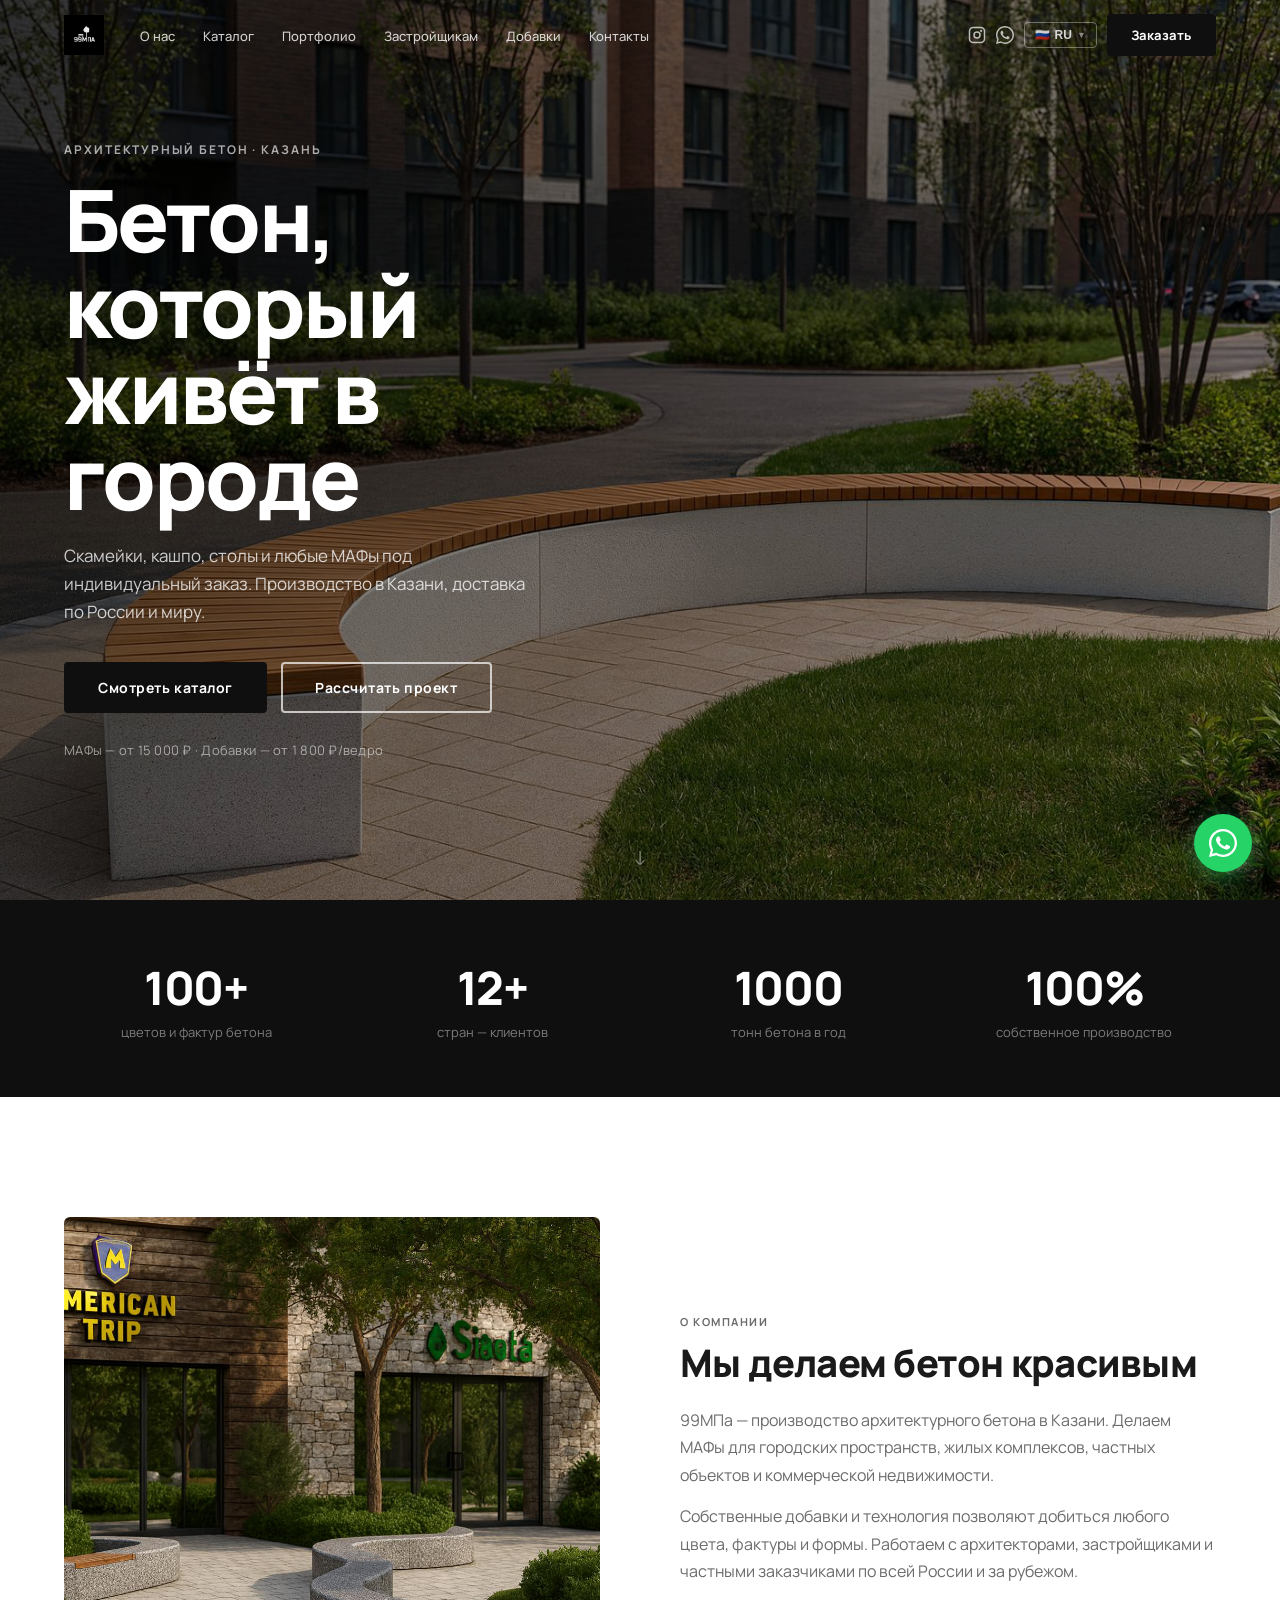
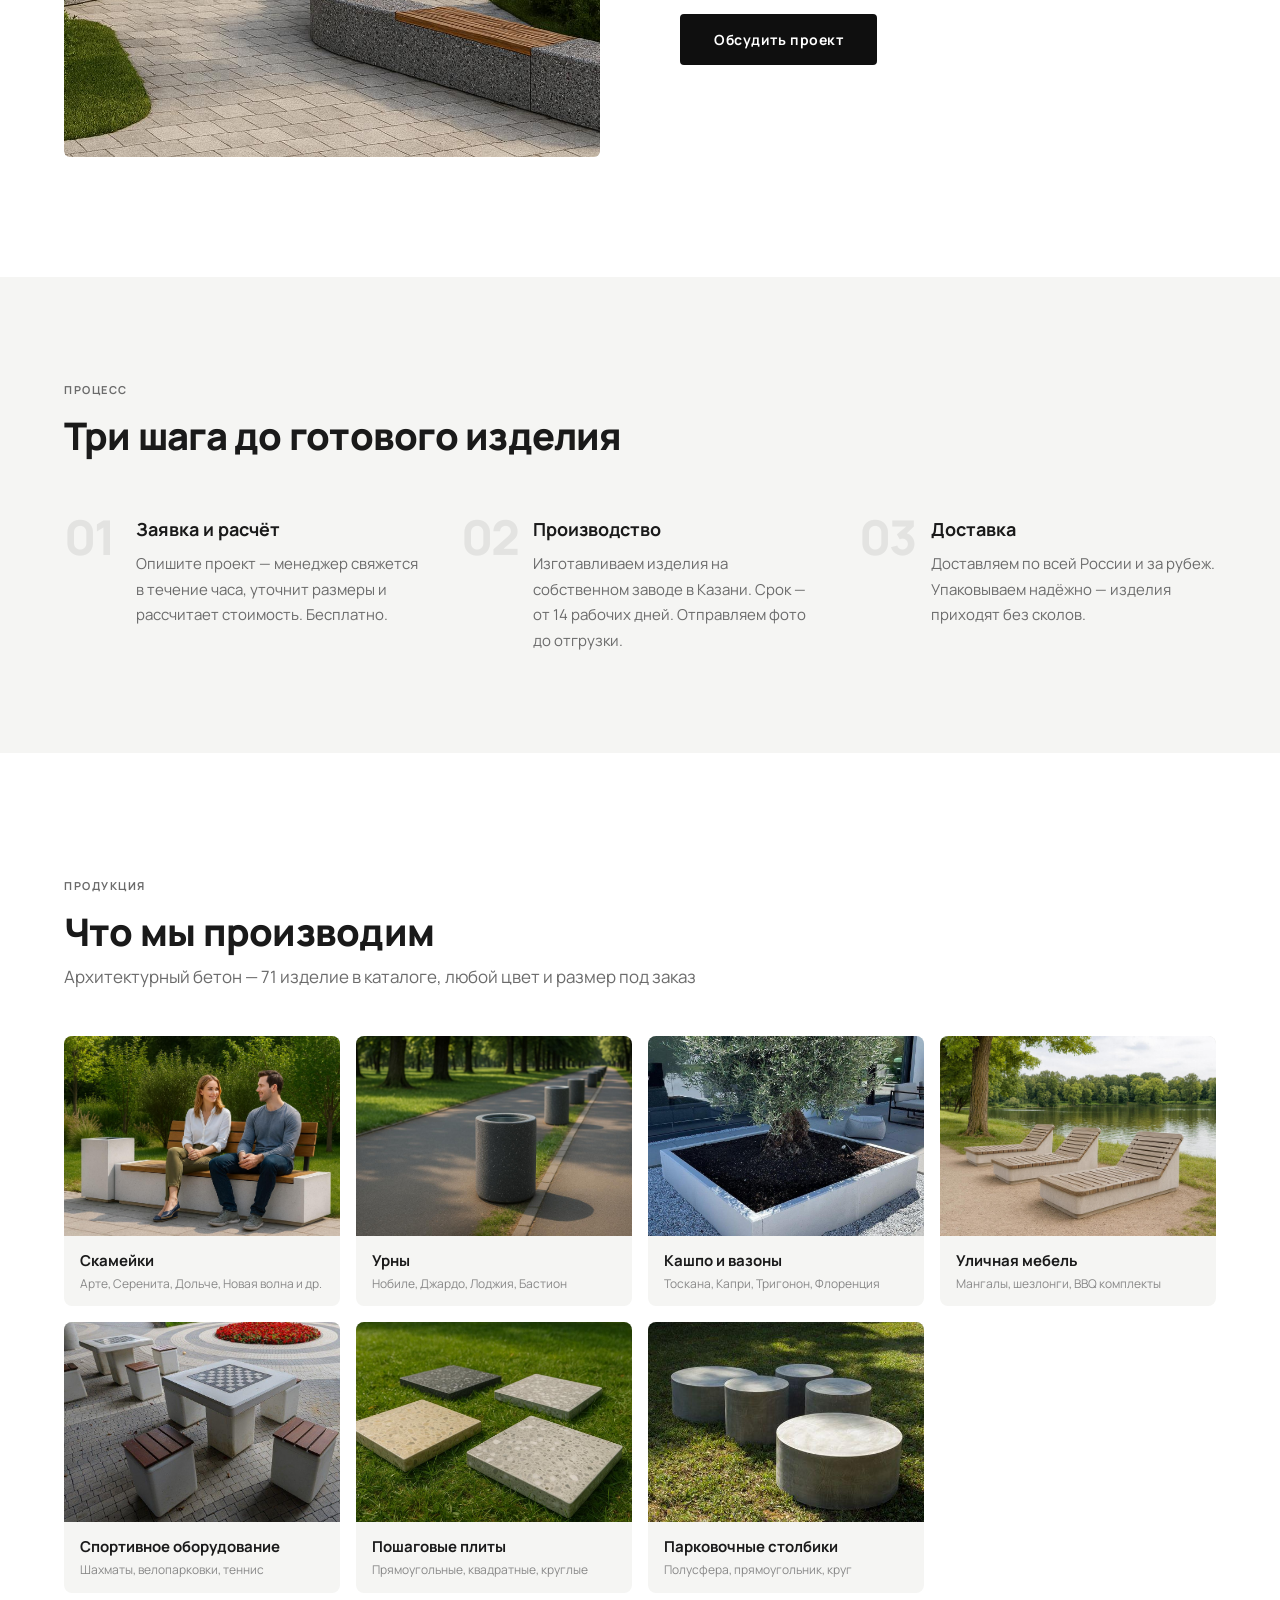
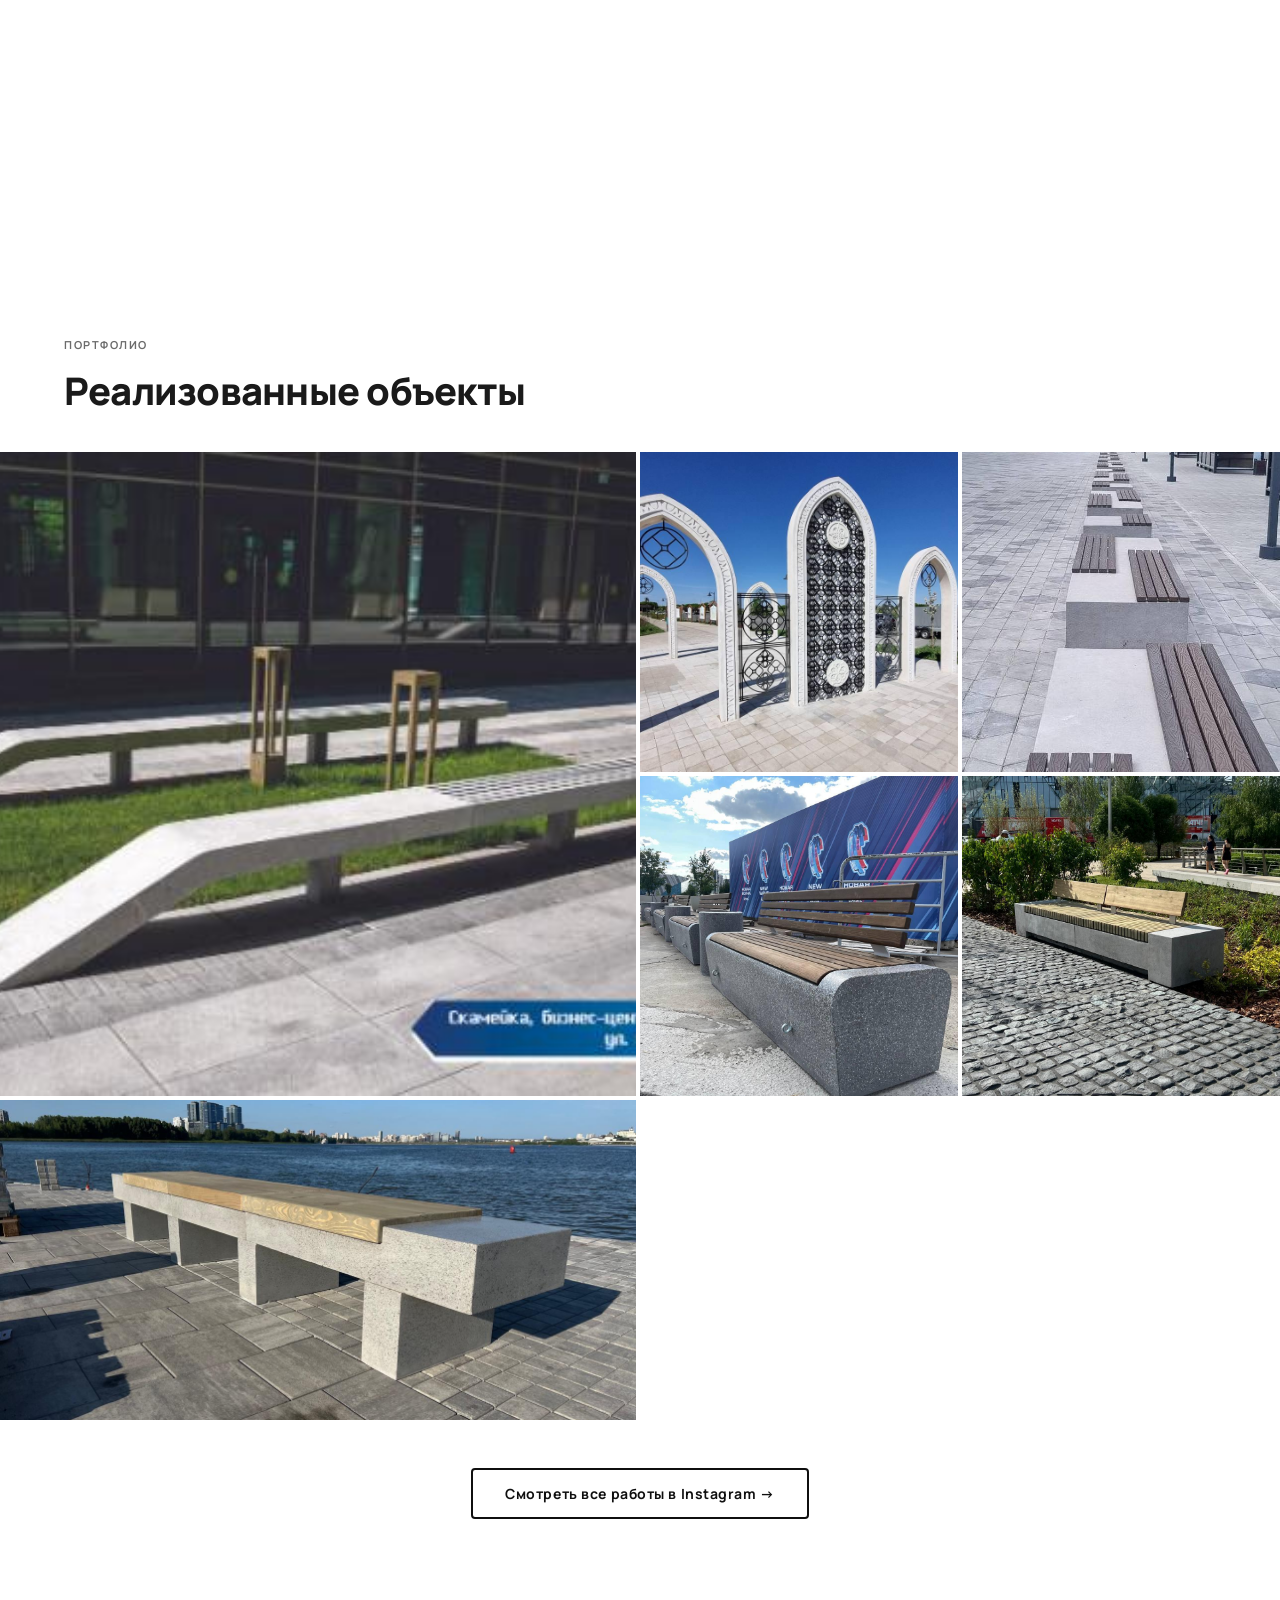
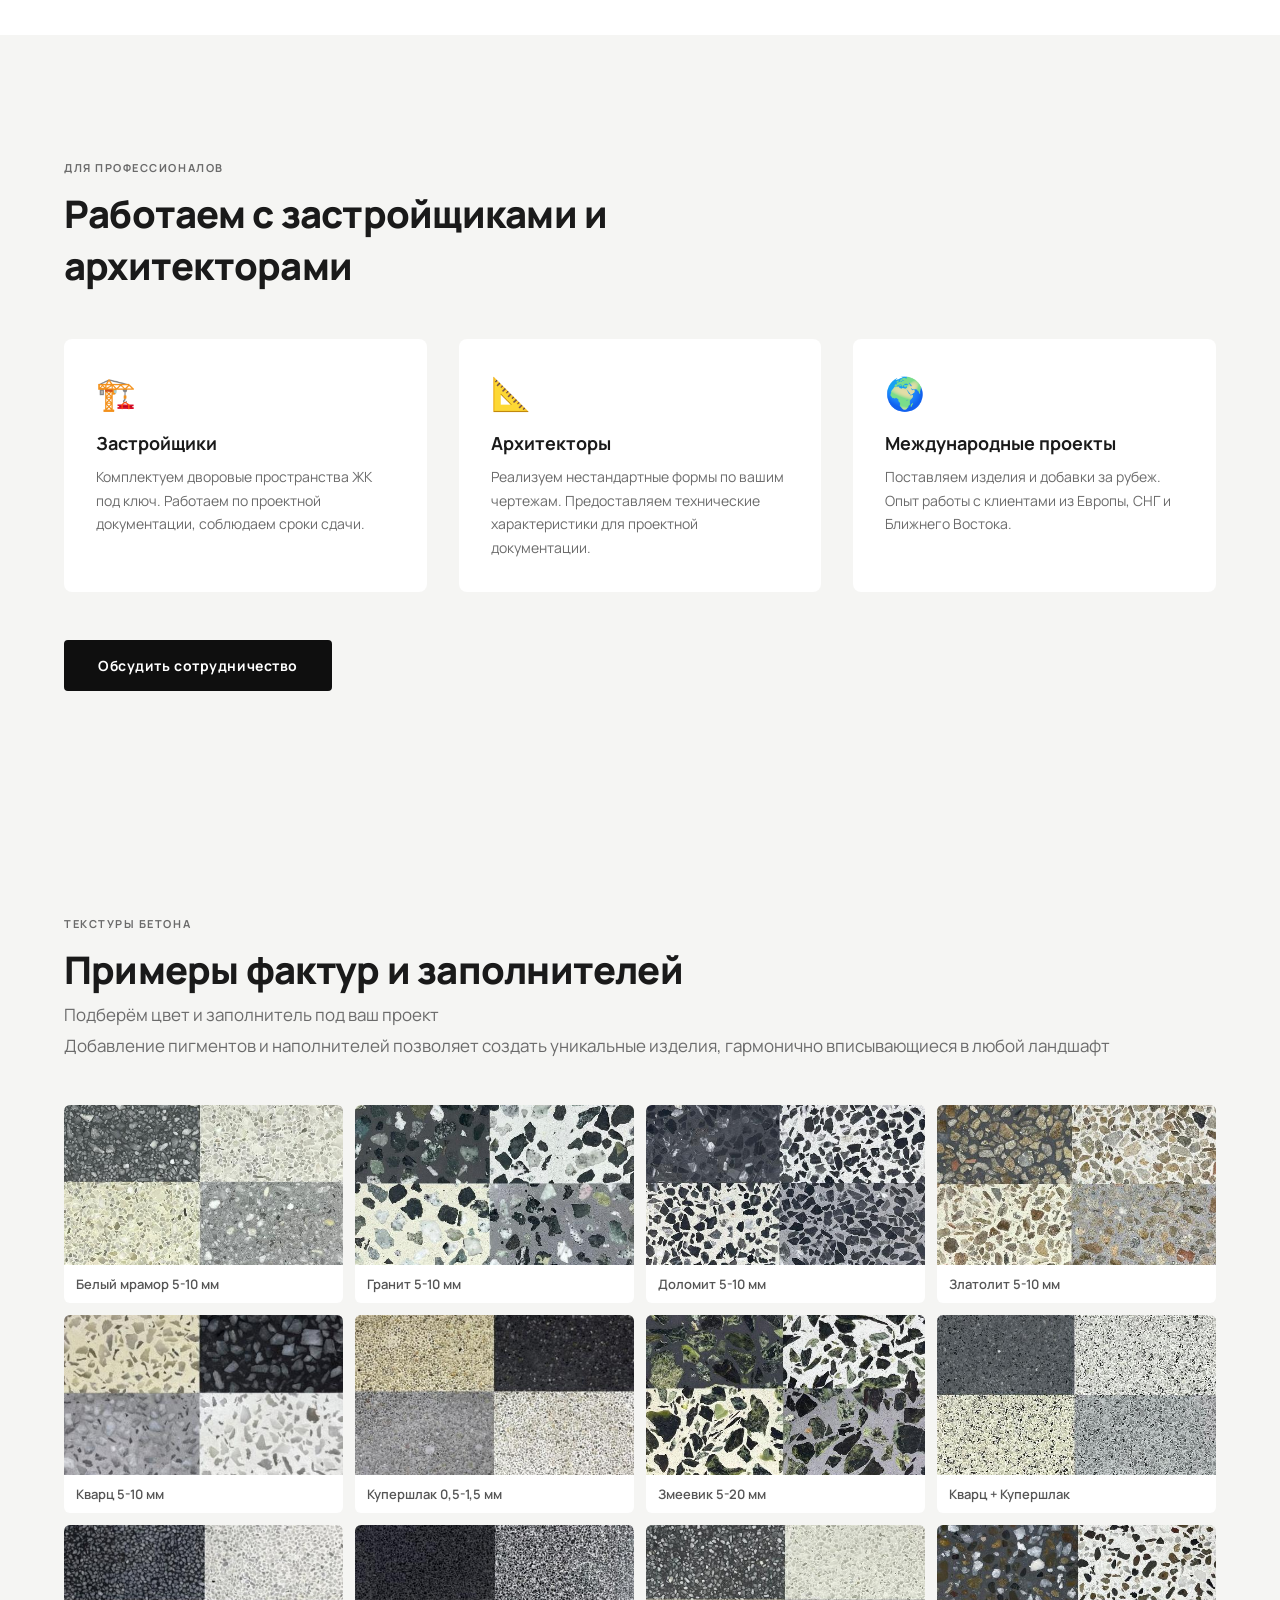
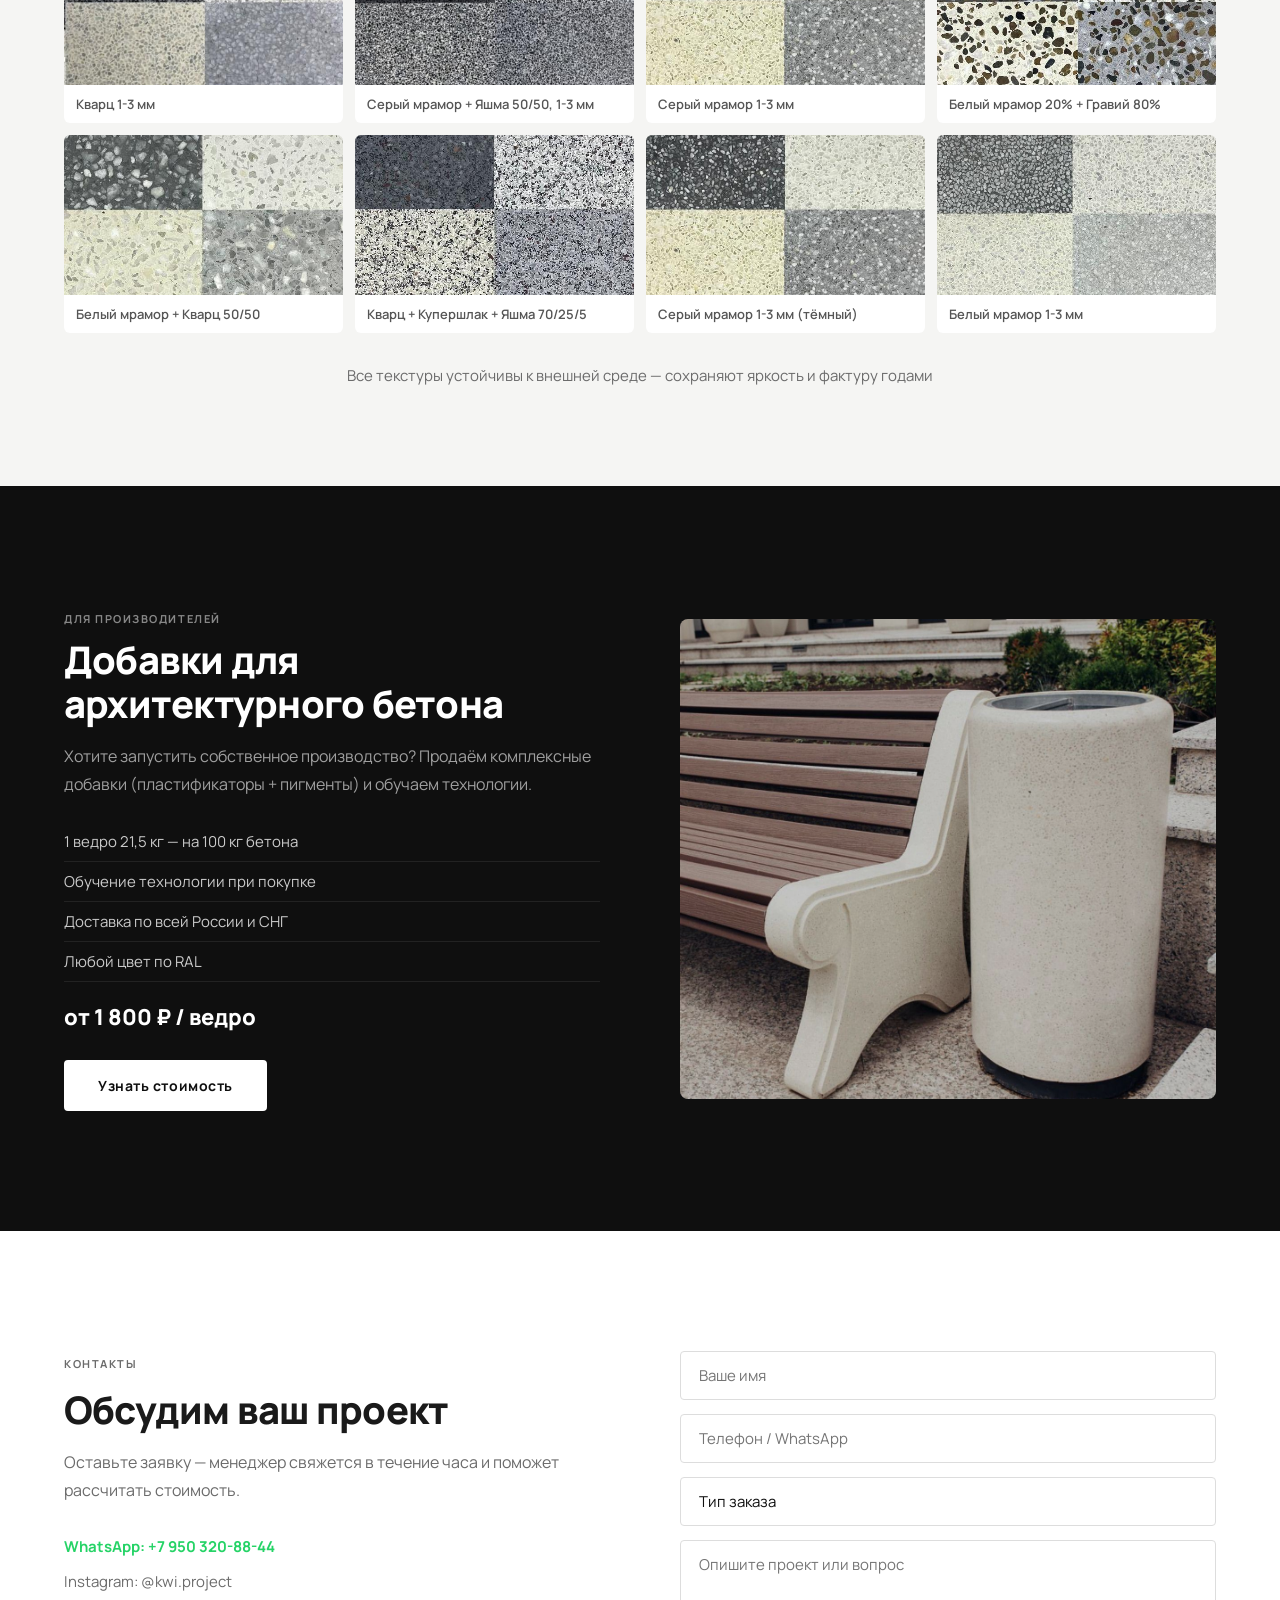
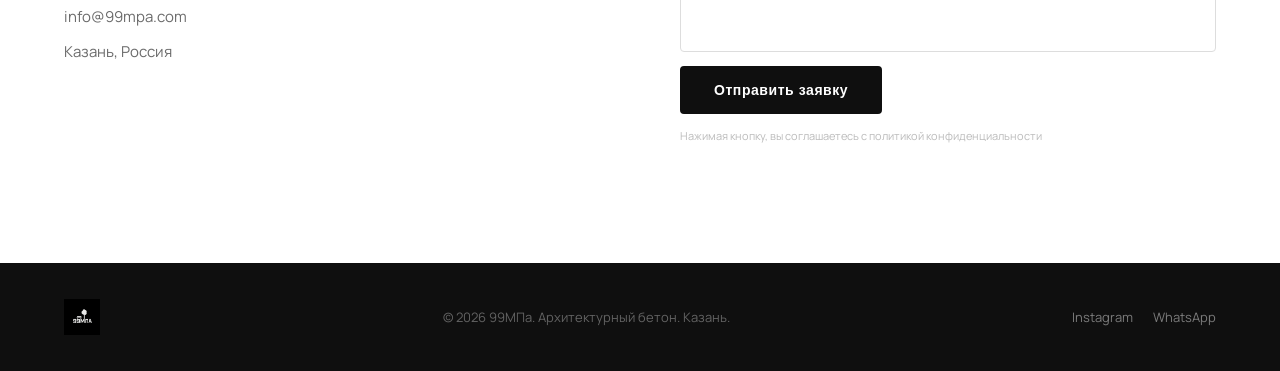
==== commit d7ed4057: "Fix: additive link on all pages, new lang switcher with flags, mobile menu fix, nav.js" ====
--- a/index.html
+++ b/index.html
@@ -49,14 +49,7 @@
       <a href="https://wa.me/79503208844" target="_blank" class="nav__social" title="WhatsApp">
         <svg width="18" height="18" viewBox="0 0 24 24" fill="none"><path d="M17.472 14.382c-.297-.149-1.758-.867-2.03-.967-.273-.099-.471-.148-.67.15-.197.297-.767.966-.94 1.164-.173.199-.347.223-.644.075-.297-.15-1.255-.463-2.39-1.475-.883-.788-1.48-1.761-1.653-2.059-.173-.297-.018-.458.13-.606.134-.133.298-.347.446-.52.149-.174.198-.298.298-.497.099-.198.05-.371-.025-.52-.075-.149-.669-1.612-.916-2.207-.242-.579-.487-.5-.669-.51-.173-.008-.371-.01-.57-.01-.198 0-.52.074-.792.372-.272.297-1.04 1.016-1.04 2.479 0 1.462 1.065 2.875 1.213 3.074.149.198 2.096 3.2 5.077 4.487.709.306 1.262.489 1.694.625.712.227 1.36.195 1.871.118.571-.085 1.758-.719 2.006-1.413.248-.694.248-1.289.173-1.413-.074-.124-.272-.198-.57-.347z" fill="currentColor"/><path d="M12 0C5.373 0 0 5.373 0 12c0 2.136.558 4.136 1.532 5.875L0 24l6.324-1.508A11.955 11.955 0 0012 24c6.627 0 12-5.373 12-12S18.627 0 12 0zm0 22c-1.9 0-3.675-.502-5.21-1.378l-.374-.22-3.753.895.942-3.655-.242-.376A9.956 9.956 0 012 12C2 6.477 6.477 2 12 2s10 4.477 10 10-4.477 10-10 10z" fill="currentColor"/></svg>
       </a>
-      <div class="lang-switcher">
-        <button class="lang-btn active" data-lang="ru" onclick="setLang('ru')">RU</button>
-        <button class="lang-btn" data-lang="en" onclick="setLang('en')">EN</button>
-        <button class="lang-btn" data-lang="tr" onclick="setLang('tr')">TR</button>
-        <button class="lang-btn" data-lang="es" onclick="setLang('es')">ES</button>
-        <button class="lang-btn" data-lang="fr" onclick="setLang('fr')">FR</button>
-        <button class="lang-btn" data-lang="ar" onclick="setLang('ar')">AR</button>
-      </div>
+      <div class="lang-switcher"></div>
       <a href="#contact" class="btn btn--sm" data-i18n="nav_cta">Заказать</a>
     </div>
     <button class="nav__burger" onclick="toggleMenu()">&#9776;</button>
@@ -144,50 +137,50 @@
       <a href="catalog.html#bench" class="cat-section-card">
         <div class="cat-section-card__img" style="background-image:url('images/bench1.jpeg')"></div>
         <div class="cat-section-card__body">
-          <div class="cat-section-card__name">Скамейки</div>
-          <div class="cat-section-card__sub">Арте, Серенита, Дольче, Новая волна и др.</div>
+          <div class="cat-section-card__name" data-i18n="cat_bench">Скамейки</div>
+          <div class="cat-section-card__sub" data-i18n="cat_bench_sub">Арте, Серенита, Дольче, Новая волна и др.</div>
         </div>
       </a>
       <a href="catalog.html#urn" class="cat-section-card">
         <div class="cat-section-card__img" style="background-image:url('images/urns.jpeg')"></div>
         <div class="cat-section-card__body">
-          <div class="cat-section-card__name">Урны</div>
-          <div class="cat-section-card__sub">Нобиле, Джардо, Лоджия, Бастион</div>
+          <div class="cat-section-card__name" data-i18n="cat_urn">Урны</div>
+          <div class="cat-section-card__sub" data-i18n="cat_urn_sub">Нобиле, Джардо, Лоджия, Бастион</div>
         </div>
       </a>
       <a href="catalog.html#planter" class="cat-section-card">
         <div class="cat-section-card__img" style="background-image:url('images/catalog/p20_i5.jpeg')"></div>
         <div class="cat-section-card__body">
-          <div class="cat-section-card__name">Кашпо и вазоны</div>
-          <div class="cat-section-card__sub">Тоскана, Капри, Тригонон, Флоренция</div>
+          <div class="cat-section-card__name" data-i18n="cat_planter">Кашпо и вазоны</div>
+          <div class="cat-section-card__sub" data-i18n="cat_planter_sub">Тоскана, Капри, Тригонон, Флоренция</div>
         </div>
       </a>
       <a href="catalog.html#furniture" class="cat-section-card">
         <div class="cat-section-card__img" style="background-image:url('images/lounger.jpeg')"></div>
         <div class="cat-section-card__body">
-          <div class="cat-section-card__name">Уличная мебель</div>
-          <div class="cat-section-card__sub">Мангалы, шезлонги, BBQ комплекты</div>
+          <div class="cat-section-card__name" data-i18n="cat_furniture">Уличная мебель</div>
+          <div class="cat-section-card__sub" data-i18n="cat_furniture_sub">Мангалы, шезлонги, BBQ комплекты</div>
         </div>
       </a>
       <a href="catalog.html#sport" class="cat-section-card">
         <div class="cat-section-card__img" style="background-image:url('images/catalog/p24_i1.jpeg')"></div>
         <div class="cat-section-card__body">
-          <div class="cat-section-card__name">Спортивное оборудование</div>
-          <div class="cat-section-card__sub">Шахматы, велопарковки, теннис</div>
+          <div class="cat-section-card__name" data-i18n="cat_sport">Спортивное оборудование</div>
+          <div class="cat-section-card__sub" data-i18n="cat_sport_sub">Шахматы, велопарковки, теннис</div>
         </div>
       </a>
       <a href="catalog.html#pavement" class="cat-section-card">
         <div class="cat-section-card__img" style="background-image:url('images/catalog/p29_i4.jpeg')"></div>
         <div class="cat-section-card__body">
-          <div class="cat-section-card__name">Пошаговые плиты</div>
-          <div class="cat-section-card__sub">Прямоугольные, квадратные, круглые</div>
+          <div class="cat-section-card__name" data-i18n="cat_pavement">Пошаговые плиты</div>
+          <div class="cat-section-card__sub" data-i18n="cat_pavement_sub">Прямоугольные, квадратные, круглые</div>
         </div>
       </a>
       <a href="catalog.html#bollard" class="cat-section-card">
         <div class="cat-section-card__img" style="background-image:url('images/catalog/p28_i5.jpeg')"></div>
         <div class="cat-section-card__body">
-          <div class="cat-section-card__name">Парковочные столбики</div>
-          <div class="cat-section-card__sub">Полусфера, прямоугольник, круг</div>
+          <div class="cat-section-card__name" data-i18n="cat_bollard">Парковочные столбики</div>
+          <div class="cat-section-card__sub" data-i18n="cat_bollard_sub">Полусфера, прямоугольник, круг</div>
         </div>
       </a>
     </div>
@@ -387,6 +380,8 @@
       </div>
     </div>
     <form class="contact__form" onsubmit="submitForm(event)">
+      <!-- honeypot: боты заполняют это поле, люди не видят -->
+      <input type="text" name="website" id="hp_field" style="display:none;position:absolute;left:-9999px" tabindex="-1" autocomplete="off">
       <input type="text" data-i18n-placeholder="form_name" required>
       <input type="tel"  data-i18n-placeholder="form_phone" required>
       <select data-i18n-select="form_type">
@@ -448,6 +443,7 @@
 }
 </script>
 <script src="i18n.js"></script>
+<script src="nav.js"></script>
 <script src="catalog_data.js"></script>
 <script src="main.js"></script>
 </body>
--- a/style.css
+++ b/style.css
@@ -48,15 +48,38 @@
 .nav.scrolled .nav__links a { color: var(--muted); }
 .nav.scrolled .nav__links a:hover { color: var(--black); }
 .nav__right { display: flex; align-items: center; gap: 10px; }
-.lang-btn { background: none; border: 1px solid rgba(255,255,255,0.35); color: rgba(255,255,255,0.7); font-size: 11px; font-weight: 700; padding: 4px 9px; border-radius: 2px; cursor: pointer; letter-spacing: 0.05em; transition: all var(--tr); }
-.lang-btn:hover { background: rgba(255,255,255,0.15); }
-.nav.scrolled .lang-btn { border-color: #ddd; color: var(--muted); }
-.nav.scrolled .lang-btn:hover { background: var(--gray); color: var(--black); }
-.nav__burger { display: none; background: none; border: none; font-size: 22px; color: var(--white); cursor: pointer; }
+.nav__burger { display: none; background: none; border: none; font-size: 22px; color: var(--white); cursor: pointer; padding: 4px 8px; }
 .nav.scrolled .nav__burger { color: var(--black); }
-.lang-switcher { display: flex; gap: 2px; }
-.lang-btn.active { background: rgba(255,255,255,0.25); color: var(--white); }
-.nav.scrolled .lang-btn.active { background: var(--black); color: var(--white); border-color: var(--black); }
+
+/* Языковой переключатель — кнопка с выпадающим меню */
+.lang-switcher { position: relative; }
+.lang-switcher__btn {
+  background: none; border: 1px solid rgba(255,255,255,0.35); color: rgba(255,255,255,0.8);
+  font-size: 12px; font-weight: 700; padding: 5px 10px; border-radius: 4px;
+  cursor: pointer; display: flex; align-items: center; gap: 5px; transition: all var(--tr);
+}
+.lang-switcher__btn:hover { background: rgba(255,255,255,0.15); }
+.nav.scrolled .lang-switcher__btn { border-color: #ddd; color: var(--muted); }
+.nav.scrolled .lang-switcher__btn:hover { background: var(--gray); color: var(--black); }
+
+.lang-switcher__dropdown {
+  display: none; position: absolute; top: calc(100% + 8px); right: 0;
+  background: #fff; border-radius: 8px; box-shadow: 0 8px 24px rgba(0,0,0,0.12);
+  padding: 6px; z-index: 200; min-width: 130px;
+}
+.lang-switcher__dropdown.open { display: block; }
+.lang-option {
+  display: flex; align-items: center; gap: 8px;
+  padding: 8px 12px; border-radius: 5px; cursor: pointer;
+  font-size: 13px; font-weight: 600; color: var(--black);
+  transition: background var(--tr); white-space: nowrap;
+}
+.lang-option:hover { background: var(--gray); }
+.lang-option.active { background: var(--black); color: #fff; }
+.lang-option__flag { font-size: 18px; line-height: 1; }
+
+/* Старые кнопки — скрыть */
+.lang-btn { display: none; }
 .nav__social { display: flex; align-items: center; color: rgba(255,255,255,0.7); transition: color var(--tr); }
 .nav__social:hover { color: var(--white); }
 .nav.scrolled .nav__social { color: var(--muted); }
@@ -187,10 +210,14 @@
 /* Mobile nav */
 .nav__mobile { display: none; }
 @media (max-width: 960px) {
-  .nav__links, .nav__right .btn--sm { display: none; }
+  .nav__links { display: none; }
+  .nav__right .btn--sm { display: none; }
+  .nav__right .nav__social { display: none; }
   .nav__burger { display: block; }
   .nav__mobile.open { display: flex; flex-direction: column; position: fixed; top: 70px; left: 0; right: 0; background: var(--white); padding: 20px 24px; gap: 4px; box-shadow: 0 12px 32px rgba(0,0,0,0.1); z-index: 99; }
   .nav__mobile a { font-size: 17px; font-weight: 600; color: var(--black); padding: 12px 0; border-bottom: 1px solid #f0f0f0; }
+  .nav__inner { gap: 12px; }
+  .lang-switcher__dropdown { right: auto; left: 0; }
 }
 
 /* Responsive */
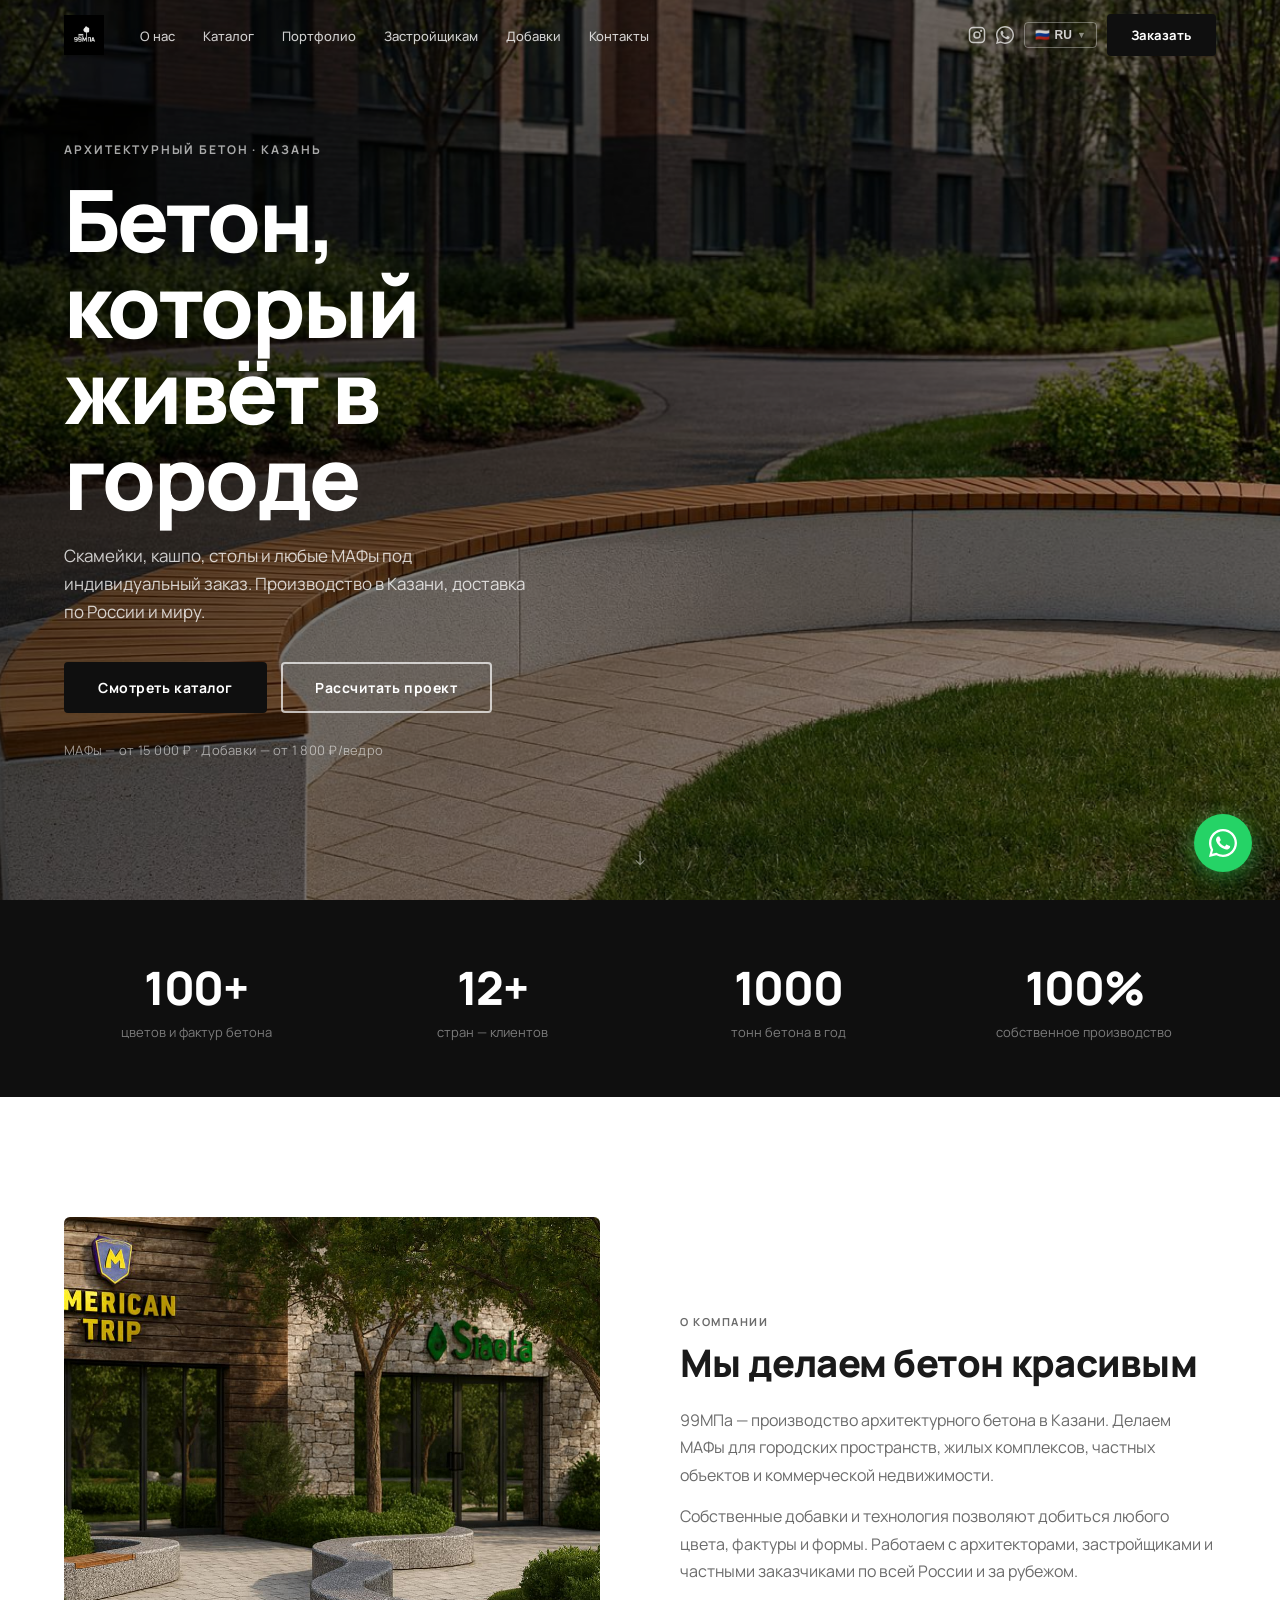
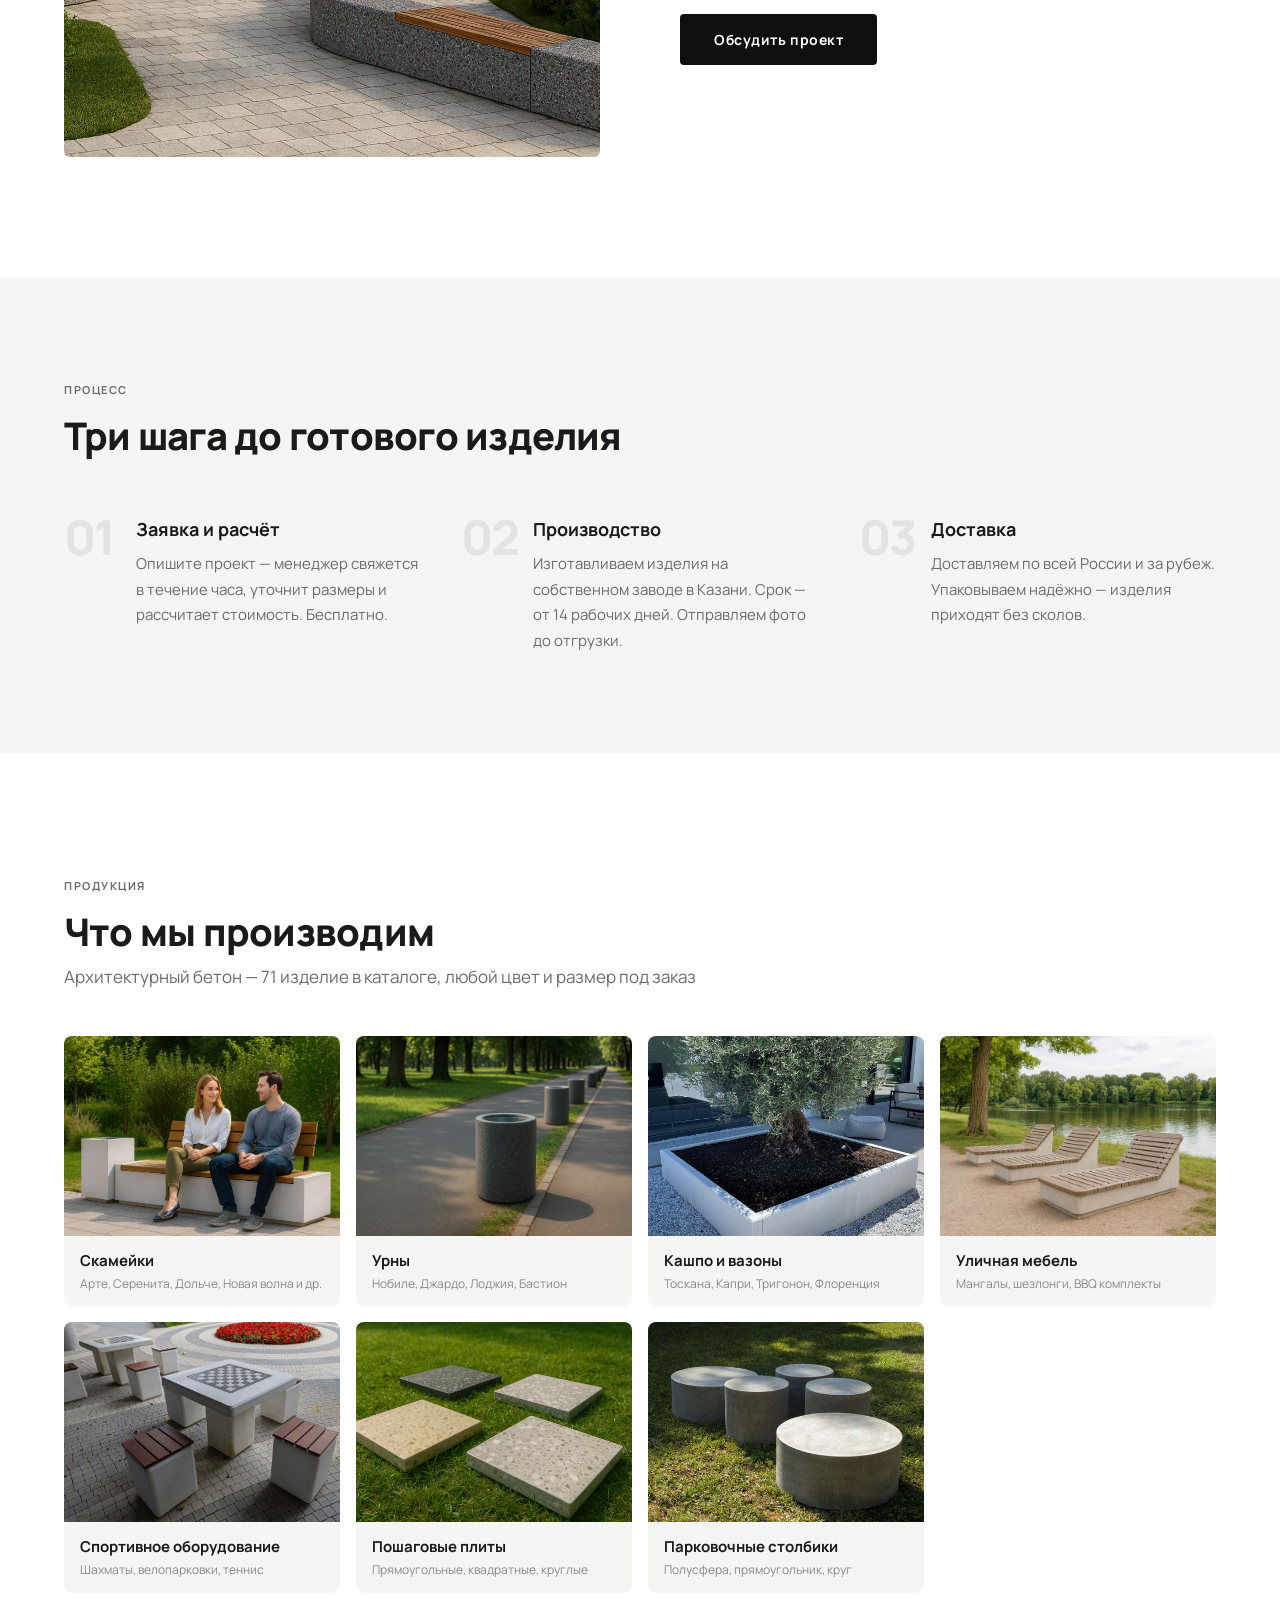
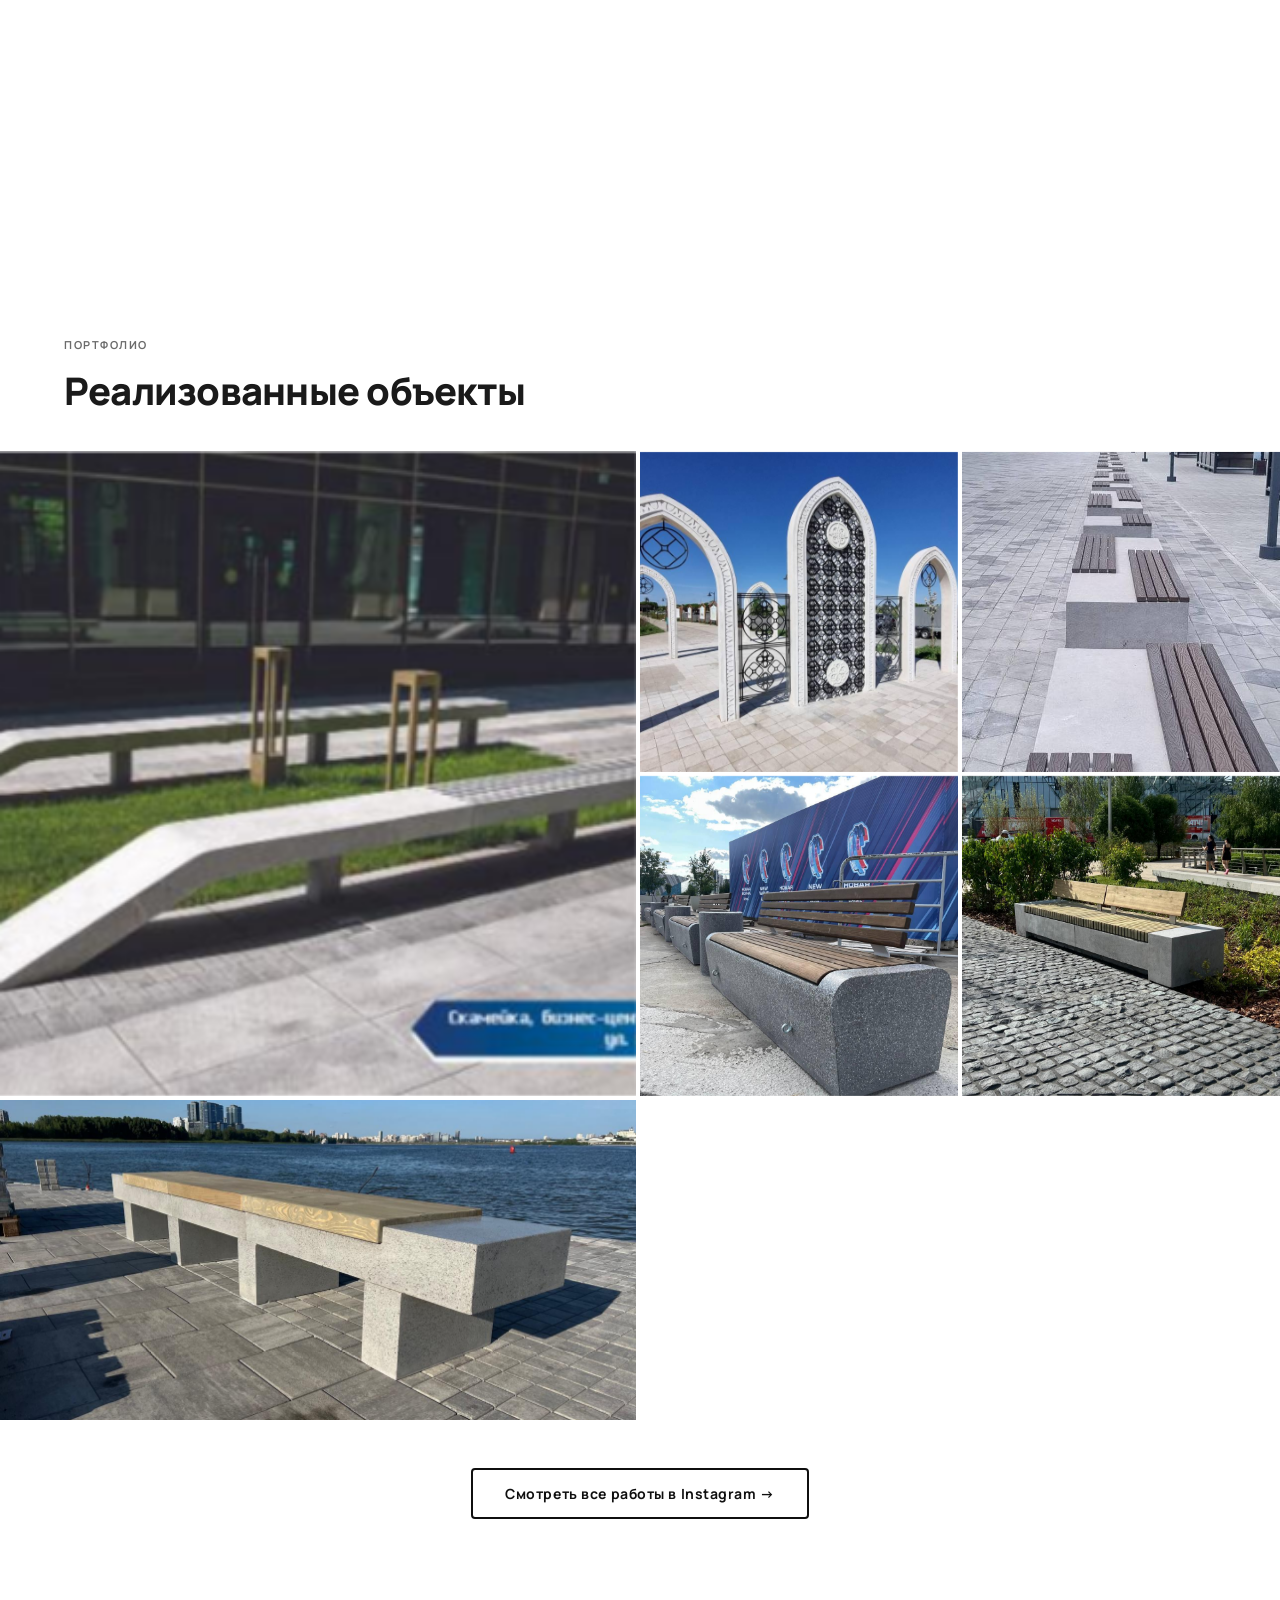
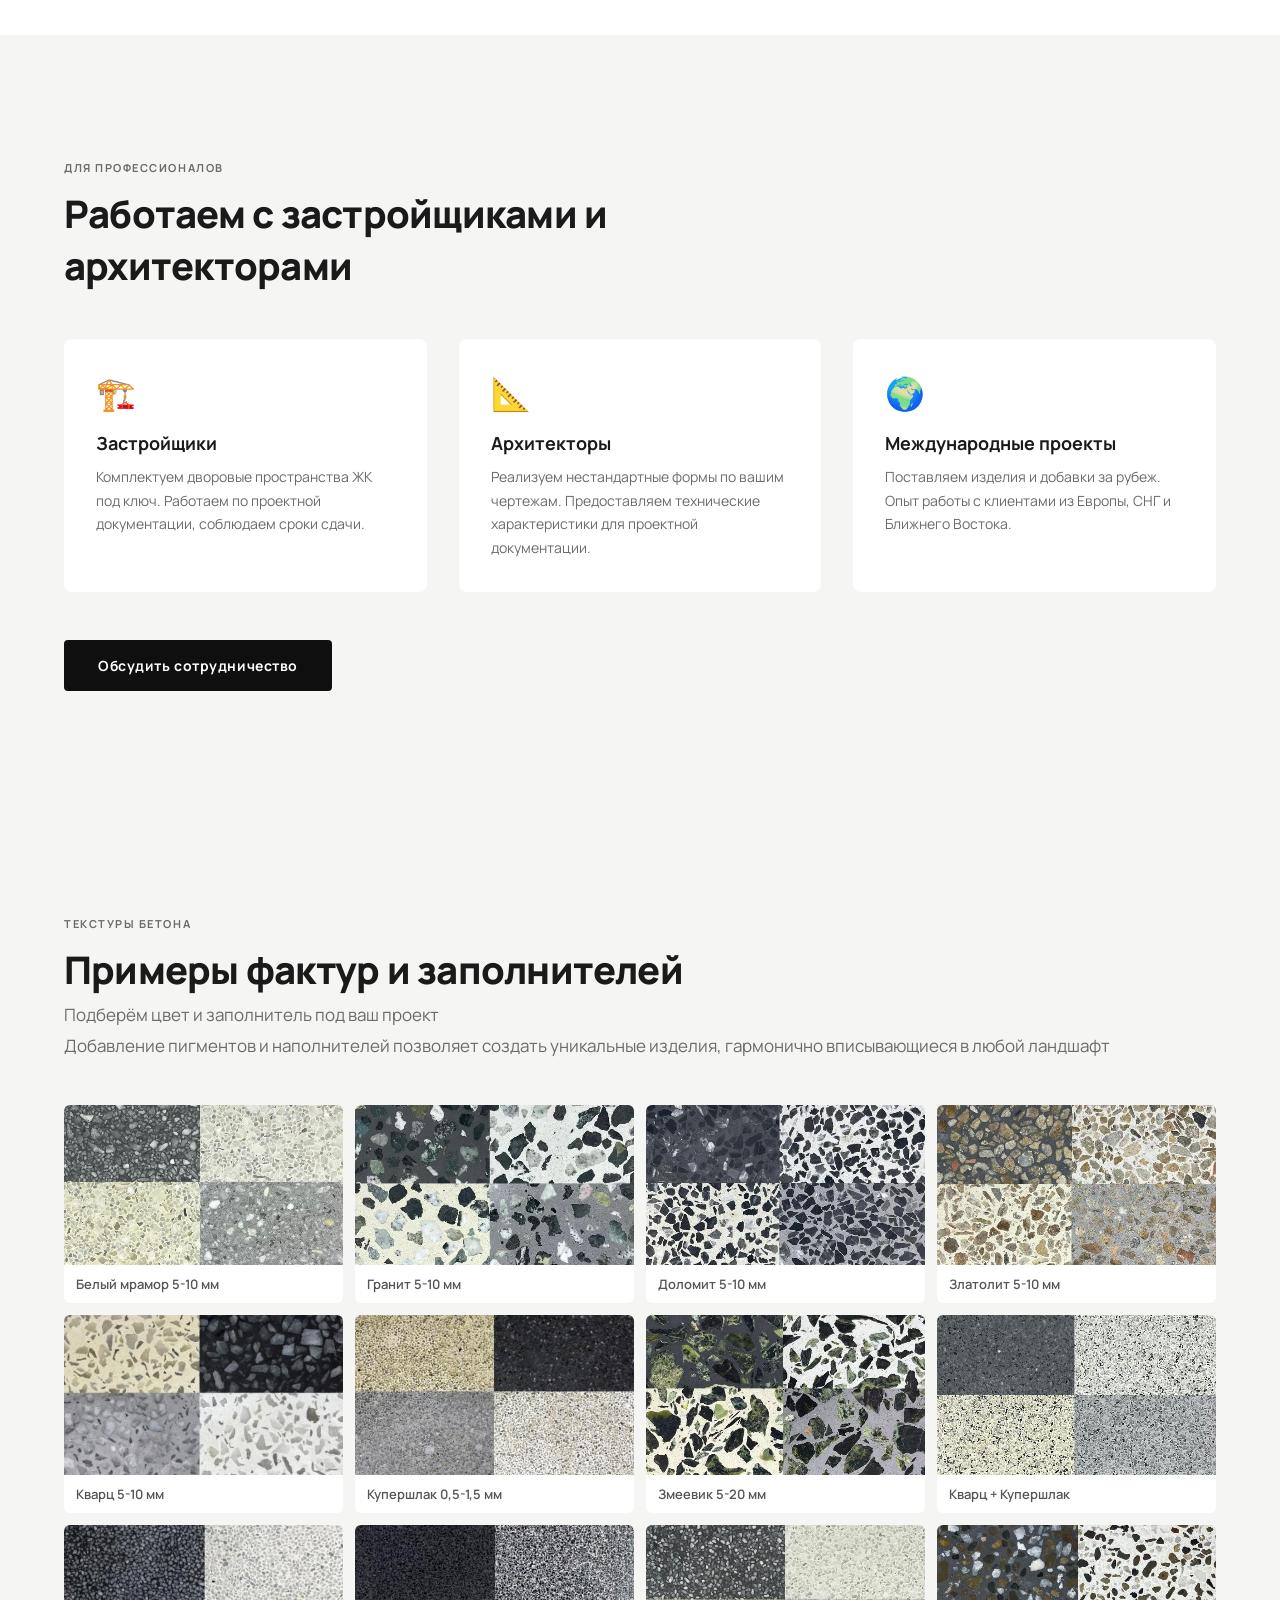
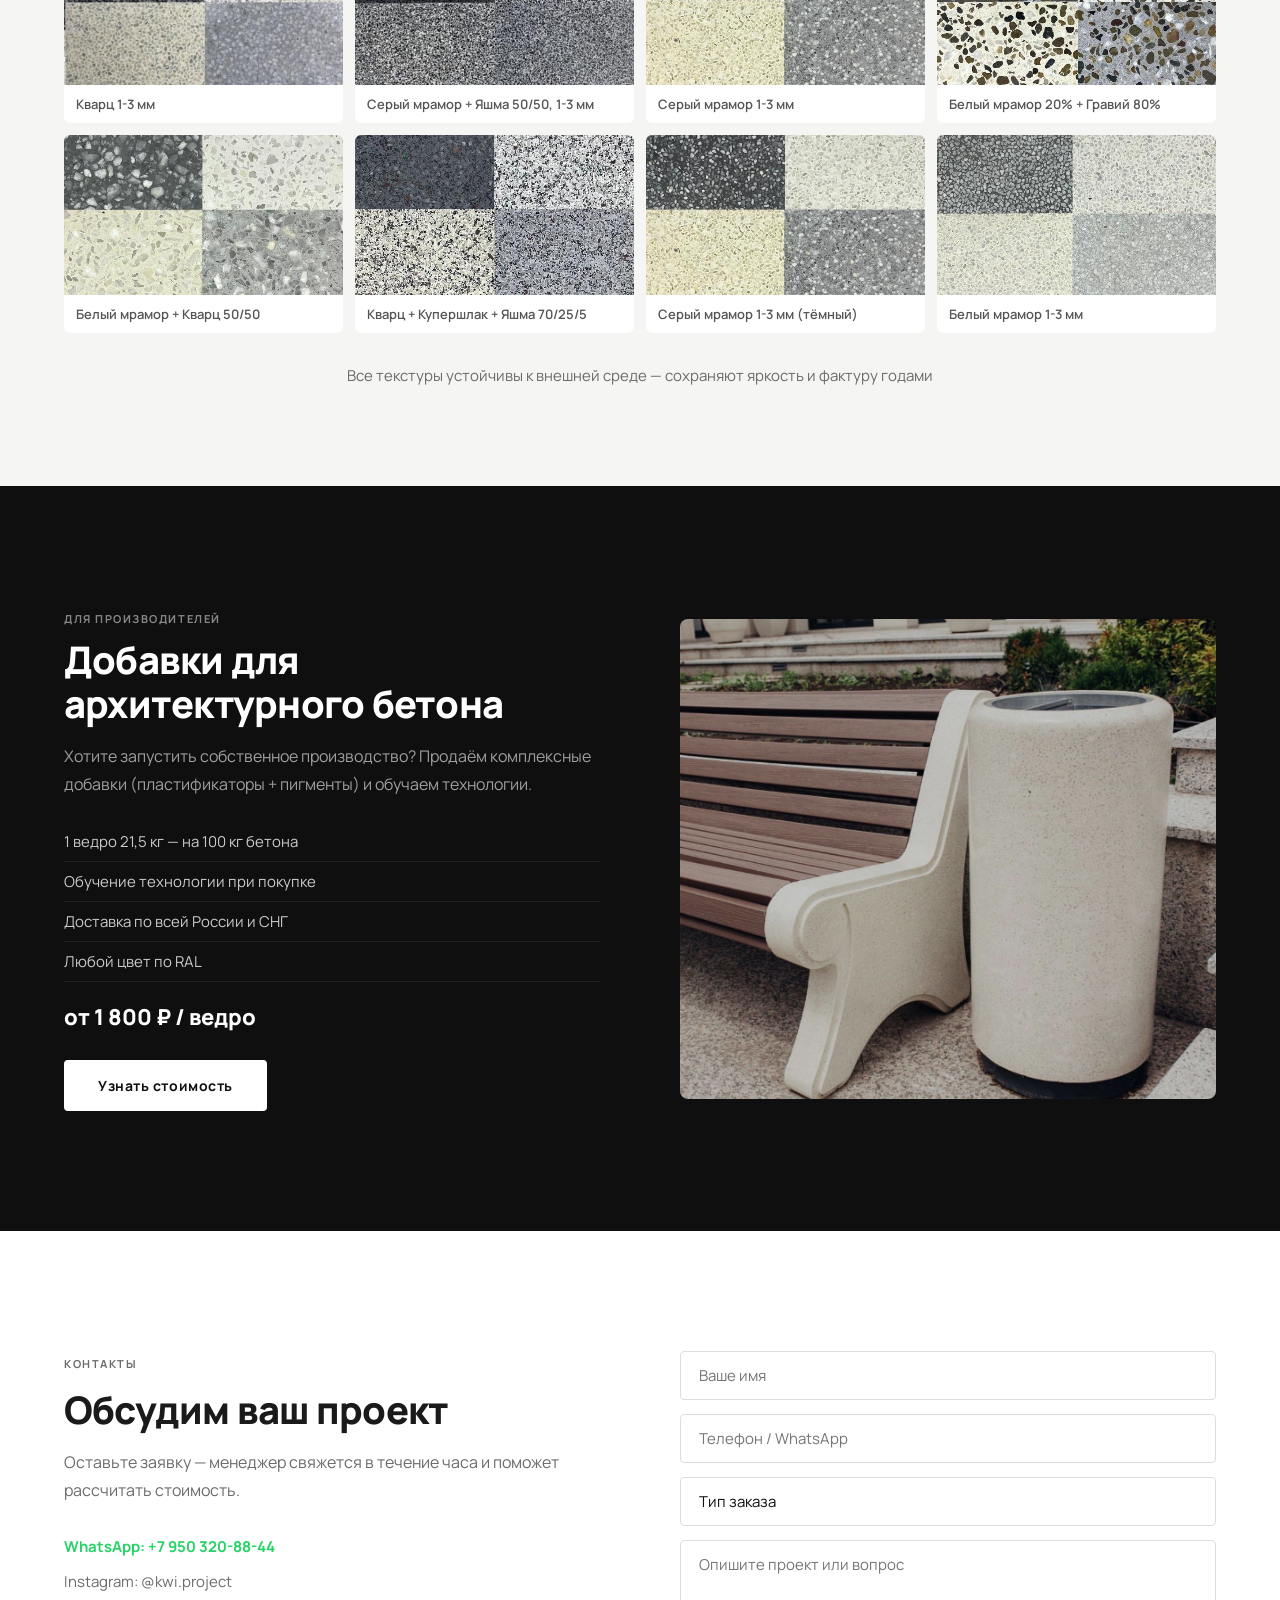
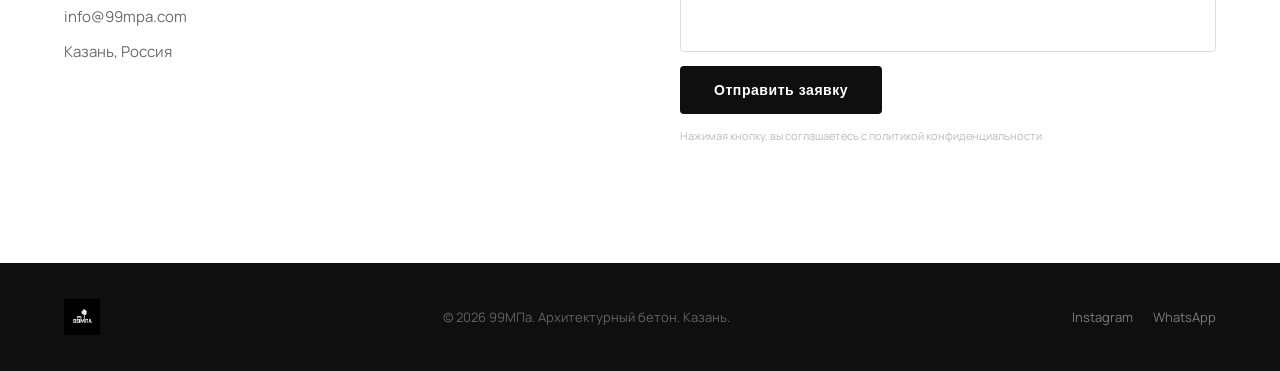
==== commit 94b5cc3e: "Add completed projects case page" ====
--- a/index.html
+++ b/index.html
@@ -37,7 +37,7 @@
     <ul class="nav__links">
       <li><a href="#about"     data-i18n="nav_about">О нас</a></li>
       <li><a href="catalog.html" data-i18n="nav_products">Каталог</a></li>
-      <li><a href="portfolio.html" data-i18n="nav_portfolio">Портфолио</a></li>
+      <li><a href="realizovannye-obekty/" data-i18n="nav_portfolio">Портфолио</a></li>
       <li><a href="#b2b"       data-i18n="nav_b2b">Застройщикам</a></li>
       <li><a href="additive.html" data-i18n="nav_additive">Добавки</a></li>
       <li><a href="#contact"   data-i18n="nav_contact">Контакты</a></li>
@@ -236,7 +236,7 @@
     </div>
   </div>
   <div class="container portfolio__more">
-    <a href="portfolio.html" class="btn btn--outline-dark" data-i18n="port_more">Смотреть все работы →</a>
+    <a href="realizovannye-obekty/" class="btn btn--outline-dark" data-i18n="port_more">Смотреть все работы →</a>
   </div>
 </section>
 
@@ -270,76 +270,76 @@
 <section class="textures reveal" id="textures">
   <div class="container">
     <span class="label">Текстуры бетона</span>
-    <h2>Примеры фактур и заполнителей</h2>
-    <p class="section-sub" style="margin-bottom:0">Подберём цвет и заполнитель под ваш проект</p>
+    <h2 data-i18n="tex_section_title">Примеры фактур и заполнителей</h2>
+    <p class="section-sub" style="margin-bottom:0" data-i18n="tex_section_sub">Подберём цвет и заполнитель под ваш проект</p>
     <p class="section-sub">Добавление пигментов и наполнителей позволяет создать уникальные изделия, гармонично вписывающиеся в любой ландшафт</p>
     <div class="textures-grid">
       <div class="texture-card">
         <div class="texture-card__img" style="background-image:url('images/portfolio_new/p15_img2.jpeg')"></div>
-        <div class="texture-card__name">Белый мрамор 5-10 мм</div>
+        <div class="texture-card__name" data-i18n="tex1">Белый мрамор 5-10 мм</div>
       </div>
       <div class="texture-card">
         <div class="texture-card__img" style="background-image:url('images/portfolio_new/p15_img3.jpeg')"></div>
-        <div class="texture-card__name">Гранит 5-10 мм</div>
+        <div class="texture-card__name" data-i18n="tex2">Гранит 5-10 мм</div>
       </div>
       <div class="texture-card">
         <div class="texture-card__img" style="background-image:url('images/portfolio_new/p15_img4.jpeg')"></div>
-        <div class="texture-card__name">Доломит 5-10 мм</div>
+        <div class="texture-card__name" data-i18n="tex3">Доломит 5-10 мм</div>
       </div>
       <div class="texture-card">
         <div class="texture-card__img" style="background-image:url('images/portfolio_new/p15_img5.jpeg')"></div>
-        <div class="texture-card__name">Златолит 5-10 мм</div>
+        <div class="texture-card__name" data-i18n="tex4">Златолит 5-10 мм</div>
       </div>
       <div class="texture-card">
         <div class="texture-card__img" style="background-image:url('images/portfolio_new/p16_img2.jpeg')"></div>
-        <div class="texture-card__name">Кварц 5-10 мм</div>
+        <div class="texture-card__name" data-i18n="tex5">Кварц 5-10 мм</div>
       </div>
       <div class="texture-card">
         <div class="texture-card__img" style="background-image:url('images/portfolio_new/p16_img3.jpeg')"></div>
-        <div class="texture-card__name">Купершлак 0,5-1,5 мм</div>
+        <div class="texture-card__name" data-i18n="tex6">Купершлак 0,5-1,5 мм</div>
       </div>
       <div class="texture-card">
         <div class="texture-card__img" style="background-image:url('images/portfolio_new/p16_img4.jpeg')"></div>
-        <div class="texture-card__name">Змеевик 5-20 мм</div>
+        <div class="texture-card__name" data-i18n="tex7">Змеевик 5-20 мм</div>
       </div>
       <div class="texture-card">
         <div class="texture-card__img" style="background-image:url('images/portfolio_new/p16_img5.jpeg')"></div>
-        <div class="texture-card__name">Кварц + Купершлак</div>
+        <div class="texture-card__name" data-i18n="tex8">Кварц + Купершлак</div>
       </div>
       <div class="texture-card">
         <div class="texture-card__img" style="background-image:url('images/portfolio_new/p17_img2.jpeg')"></div>
-        <div class="texture-card__name">Кварц 1-3 мм</div>
+        <div class="texture-card__name" data-i18n="tex9">Кварц 1-3 мм</div>
       </div>
       <div class="texture-card">
         <div class="texture-card__img" style="background-image:url('images/portfolio_new/p17_img3.jpeg')"></div>
-        <div class="texture-card__name">Серый мрамор + Яшма 50/50, 1-3 мм</div>
+        <div class="texture-card__name" data-i18n="tex10">Серый мрамор + Яшма 50/50, 1-3 мм</div>
       </div>
       <div class="texture-card">
         <div class="texture-card__img" style="background-image:url('images/portfolio_new/p18_img4.jpeg')"></div>
-        <div class="texture-card__name">Серый мрамор 1-3 мм</div>
+        <div class="texture-card__name" data-i18n="tex11">Серый мрамор 1-3 мм</div>
       </div>
       <div class="texture-card">
         <div class="texture-card__img" style="background-image:url('images/portfolio_new/p17_img5.jpeg')"></div>
-        <div class="texture-card__name">Белый мрамор 20% + Гравий 80%</div>
+        <div class="texture-card__name" data-i18n="tex12">Белый мрамор 20% + Гравий 80%</div>
       </div>
       <div class="texture-card">
         <div class="texture-card__img" style="background-image:url('images/portfolio_new/p18_img2.jpeg')"></div>
-        <div class="texture-card__name">Белый мрамор + Кварц 50/50</div>
+        <div class="texture-card__name" data-i18n="tex13">Белый мрамор + Кварц 50/50</div>
       </div>
       <div class="texture-card">
         <div class="texture-card__img" style="background-image:url('images/portfolio_new/p18_img3.jpeg')"></div>
-        <div class="texture-card__name">Кварц + Купершлак + Яшма 70/25/5</div>
+        <div class="texture-card__name" data-i18n="tex14">Кварц + Купершлак + Яшма 70/25/5</div>
       </div>
       <div class="texture-card">
         <div class="texture-card__img" style="background-image:url('images/portfolio_new/p18_img4.jpeg')"></div>
-        <div class="texture-card__name">Серый мрамор 1-3 мм (тёмный)</div>
+        <div class="texture-card__name" data-i18n="tex15">Серый мрамор 1-3 мм (тёмный)</div>
       </div>
       <div class="texture-card">
         <div class="texture-card__img" style="background-image:url('images/portfolio_new/p18_img5.jpeg')"></div>
-        <div class="texture-card__name">Белый мрамор 1-3 мм</div>
-      </div>
-    </div>
-    <p style="text-align:center;color:#6b6b6b;margin-top:32px;font-size:15px">Все текстуры устойчивы к внешней среде — сохраняют яркость и фактуру годами</p>
+        <div class="texture-card__name" data-i18n="tex16">Белый мрамор 1-3 мм</div>
+      </div>
+    </div>
+    <p style="text-align:center;color:#6b6b6b;margin-top:32px;font-size:15px" data-i18n="tex_footer">Все текстуры устойчивы к внешней среде — сохраняют яркость и фактуру годами</p>
   </div>
 </section>
 
--- a/style.css
+++ b/style.css
@@ -87,7 +87,7 @@
 
 /* Hero */
 .hero { position: relative; height: 100vh; min-height: 620px; display: flex; align-items: center; overflow: hidden; }
-.hero__bg { position: absolute; inset: 0; background-size: cover; background-position: center; transform: scale(1.04); transition: transform 10s ease; }
+.hero__bg { position: absolute; inset: -10%; background-size: cover; background-position: center; transform: scale(1.04); transition: transform 10s ease; will-change: transform; }
 .hero:hover .hero__bg { transform: scale(1); }
 .hero__overlay { position: absolute; inset: 0; background: linear-gradient(120deg, rgba(0,0,0,0.68) 0%, rgba(0,0,0,0.25) 100%); }
 .hero__content { position: relative; z-index: 1; max-width: 680px; padding: 0 24px 0 max(24px, calc((100vw - 1200px)/2 + 24px)); }
@@ -98,6 +98,24 @@
 .hero__price { font-size: 13px; color: rgba(255,255,255,0.55); letter-spacing: 0.02em; }
 .hero__scroll { position: absolute; bottom: 30px; left: 50%; transform: translateX(-50%); color: rgba(255,255,255,0.45); font-size: 20px; animation: bounce 2s infinite; z-index: 1; }
 @keyframes bounce { 0%,100%{transform:translateX(-50%) translateY(0)} 50%{transform:translateX(-50%) translateY(8px)} }
+
+/* Анимация появления hero-контента при загрузке */
+.hero__label, .hero__title, .hero__sub, .hero__btns, .hero__price {
+  opacity: 0;
+  transform: translateY(28px);
+  animation: heroUp 0.9s ease forwards;
+}
+.hero__label  { animation-delay: 0.05s; }
+.hero__title  { animation-delay: 0.15s; }
+.hero__sub    { animation-delay: 0.35s; }
+.hero__btns   { animation-delay: 0.5s; }
+.hero__price  { animation-delay: 0.62s; }
+@keyframes heroUp {
+  to { opacity: 1; transform: translateY(0); }
+}
+@media (prefers-reduced-motion: reduce) {
+  .hero__label, .hero__title, .hero__sub, .hero__btns, .hero__price { animation: none; opacity: 1; transform: none; }
+}
 
 /* Stats */
 .stats { background: var(--black); padding: 56px 0; }
@@ -305,3 +323,21 @@
 .reveal-delay-3 { transition-delay: 0.3s; }
 .reveal-delay-4 { transition-delay: 0.4s; }
 
+/* Поочерёдное появление карточек в сетках (stagger) */
+.stagger-item {
+  opacity: 0;
+  animation: staggerUp 0.6s ease forwards;
+  animation-play-state: paused;
+}
+.stagger-item.visible {
+  animation-play-state: running;
+}
+@keyframes staggerUp {
+  from { opacity: 0; transform: translateY(24px); }
+  to   { opacity: 1; transform: translateY(0); }
+}
+@media (prefers-reduced-motion: reduce) {
+  .reveal { opacity: 1; transform: none; transition: none; }
+  .stagger-item { opacity: 1; animation: none; }
+}
+
--- a/catalog.css
+++ b/catalog.css
@@ -69,16 +69,35 @@
 .cat-card__price { font-size: 14px; font-weight: 700; color: #0f0f0f; }
 .cat-card__cta { font-size: 12px; font-weight: 700; color: #0f0f0f; border-bottom: 1px solid currentColor; padding-bottom: 1px; }
 
+/* Поочерёдное появление карточек каталога (stagger) */
+.cat-card.stagger-item {
+  opacity: 0;
+  animation: catCardUp 0.5s ease forwards;
+  animation-play-state: paused;
+}
+.cat-card.stagger-item.visible { animation-play-state: running; }
+@keyframes catCardUp {
+  from { opacity: 0; transform: translateY(20px); }
+  to   { opacity: 1; transform: translateY(0); }
+}
+
 /* Modal */
 .modal {
   display: none; position: fixed; inset: 0; background: rgba(0,0,0,0.5);
   z-index: 500; align-items: center; justify-content: center; padding: 24px;
+  opacity: 0; transition: opacity 0.25s ease;
 }
-.modal.open { display: flex; }
+.modal.open { display: flex; opacity: 1; }
 .modal__box {
   background: #fff; border-radius: 12px; max-width: 860px; width: 100%;
   display: grid; grid-template-columns: 1.2fr 1fr; overflow: hidden; position: relative;
   max-height: 90vh;
+  transform: scale(0.94); transition: transform 0.25s ease;
+}
+.modal.open .modal__box { transform: scale(1); }
+@media (prefers-reduced-motion: reduce) {
+  .cat-card.stagger-item { opacity: 1; animation: none; }
+  .modal, .modal__box { transition: none; }
 }
 .modal__close {
   position: absolute; top: 16px; right: 16px; background: rgba(0,0,0,0.07);
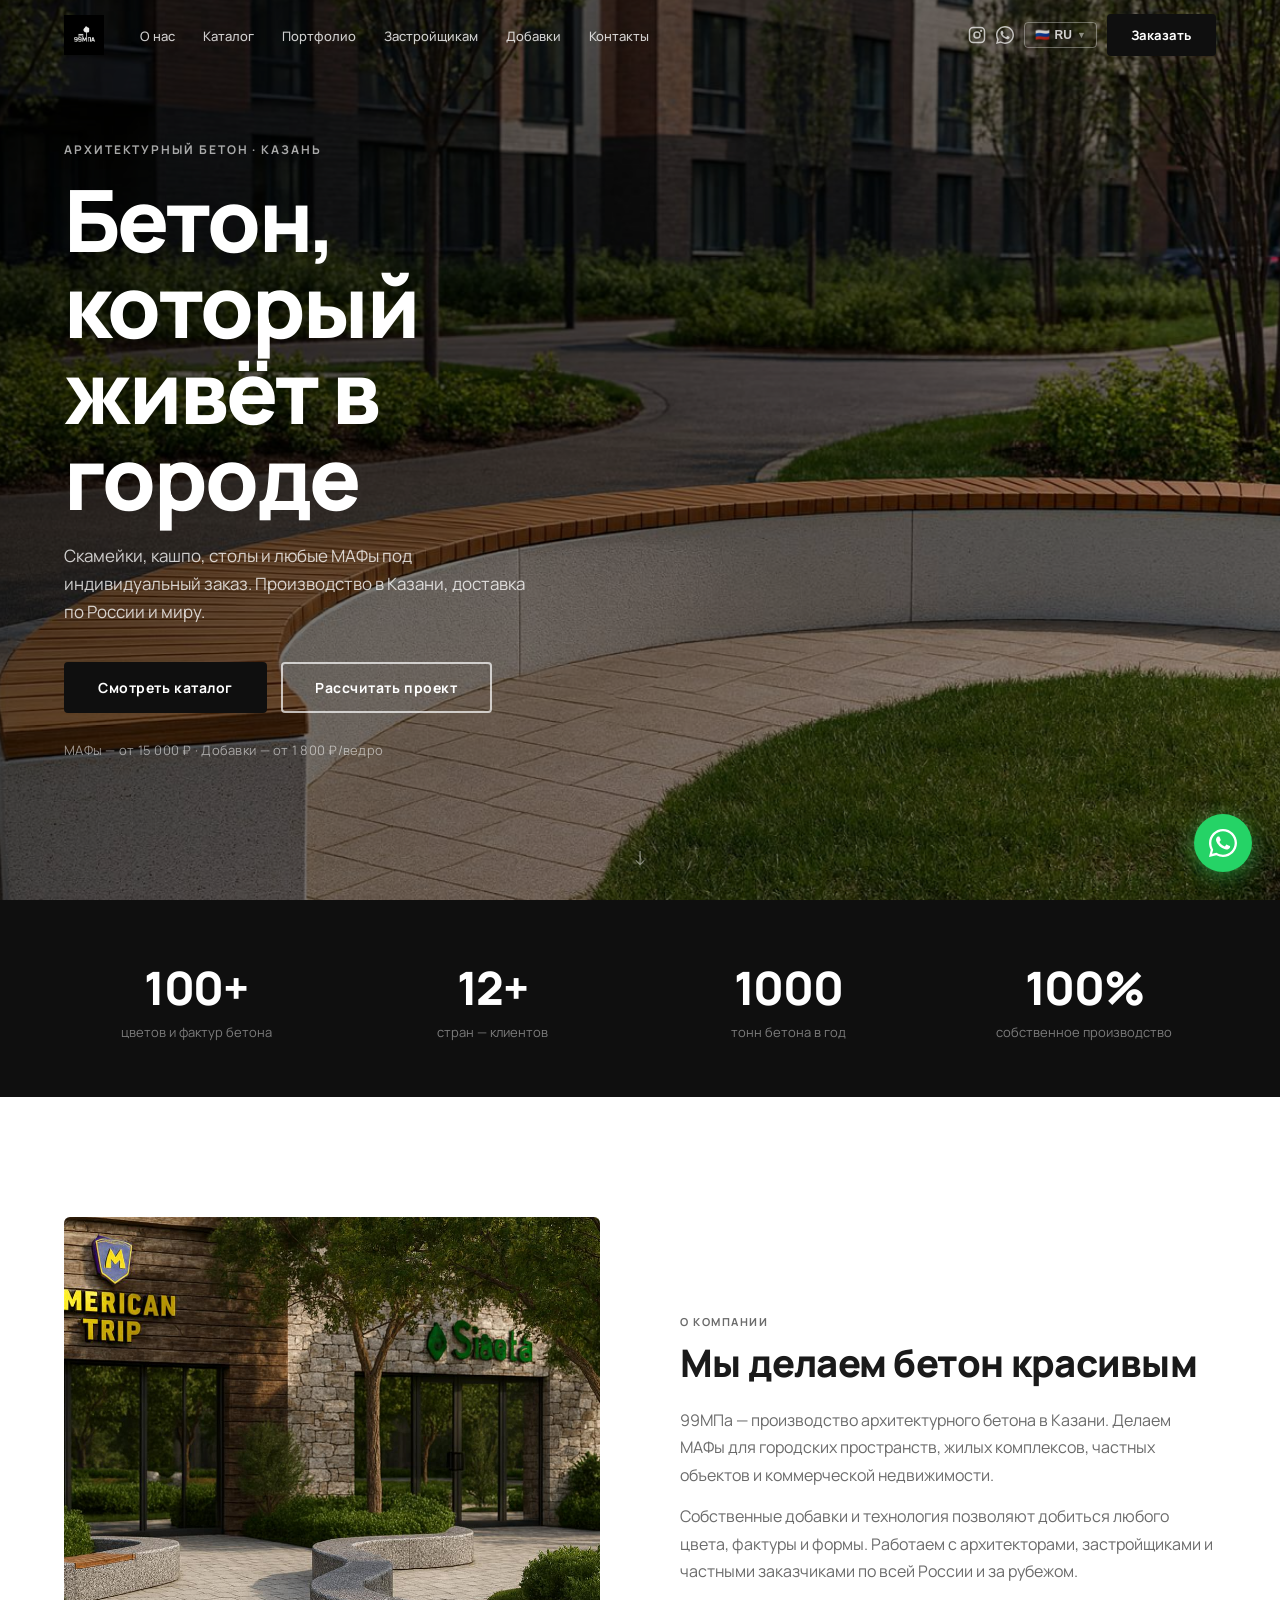
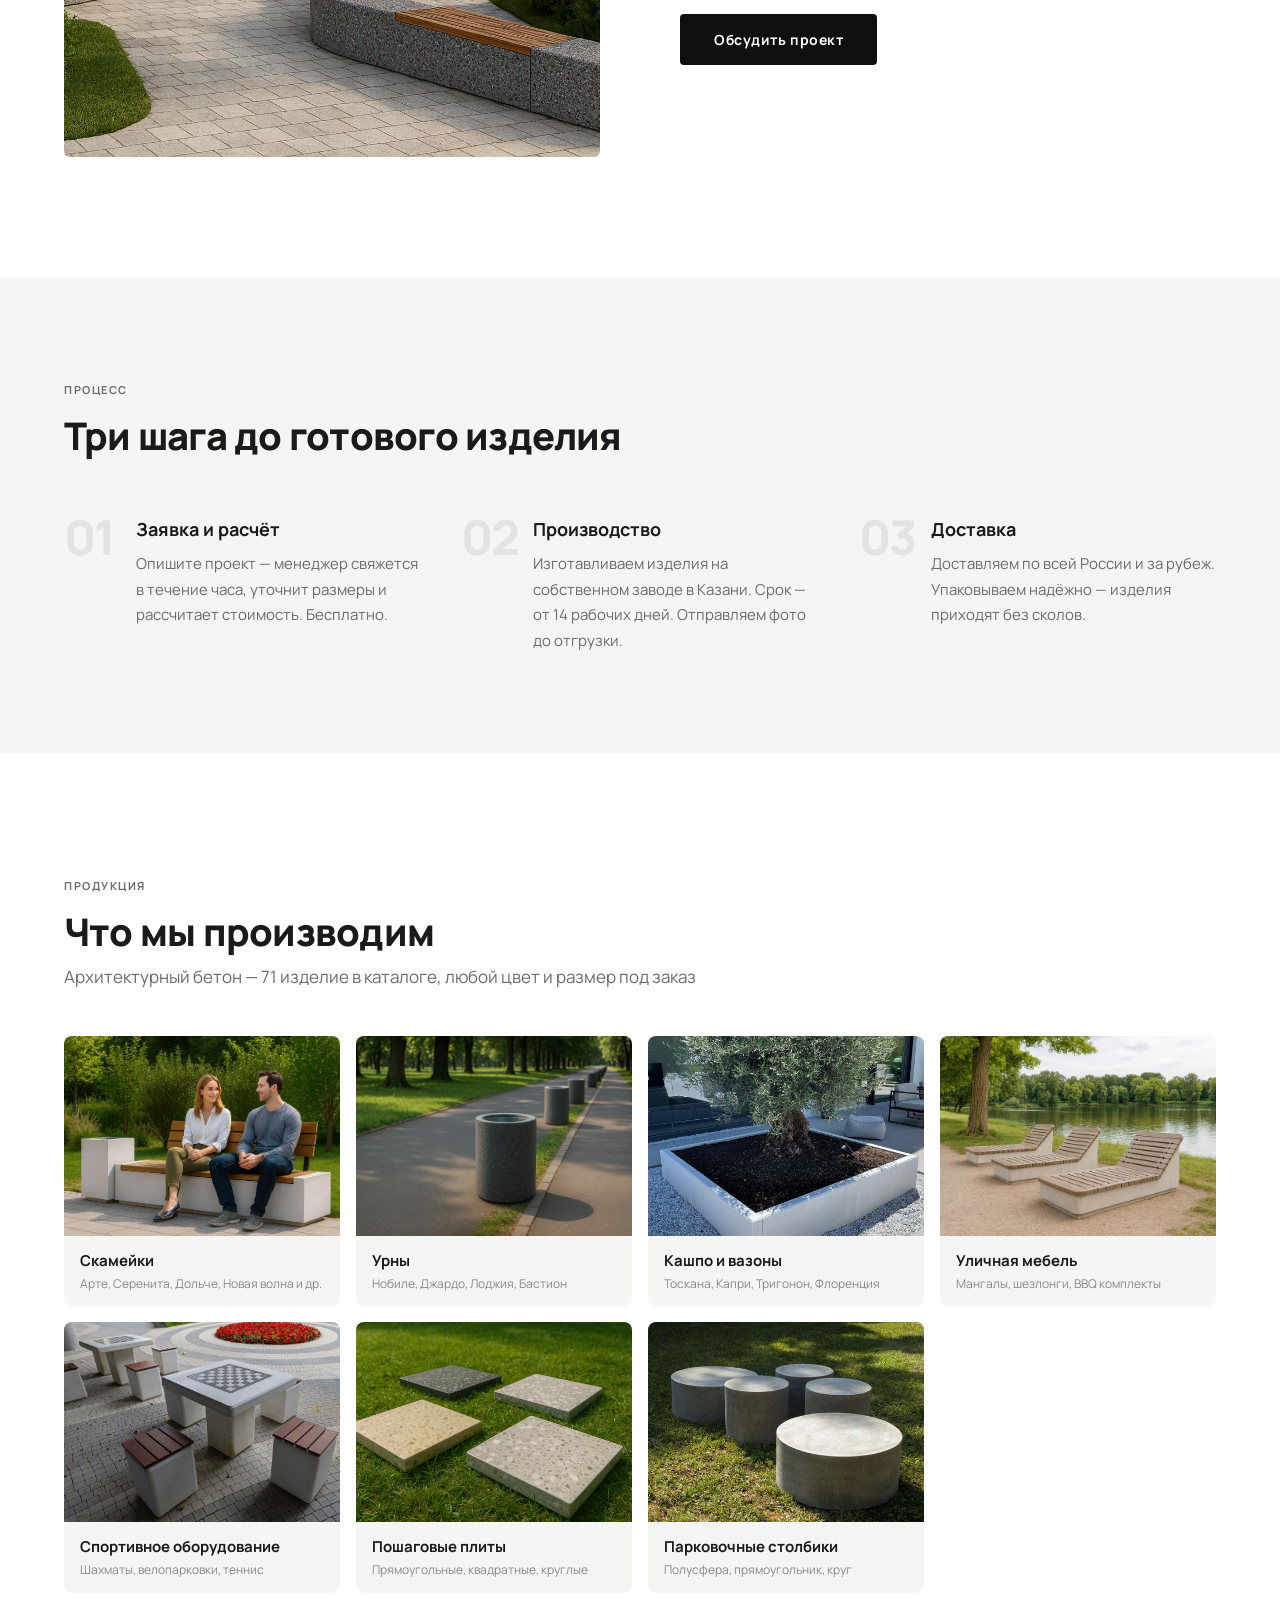
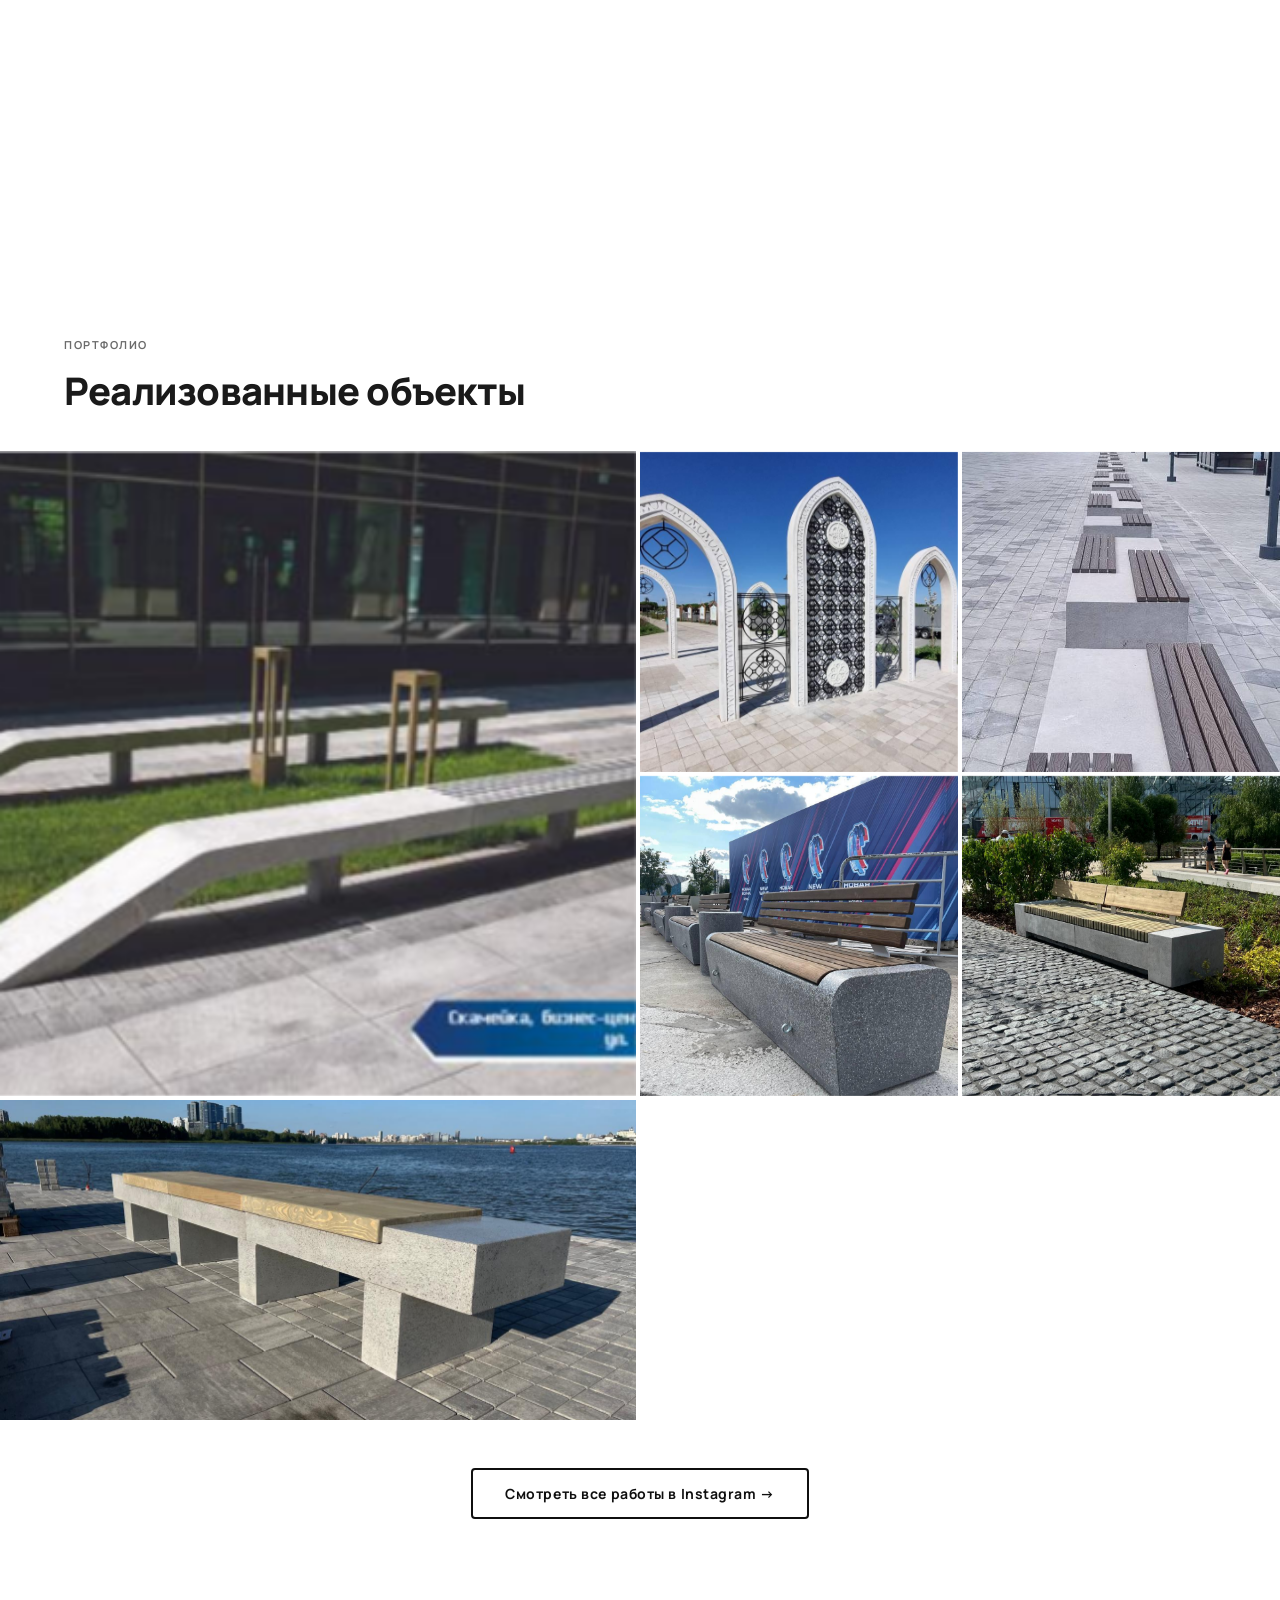
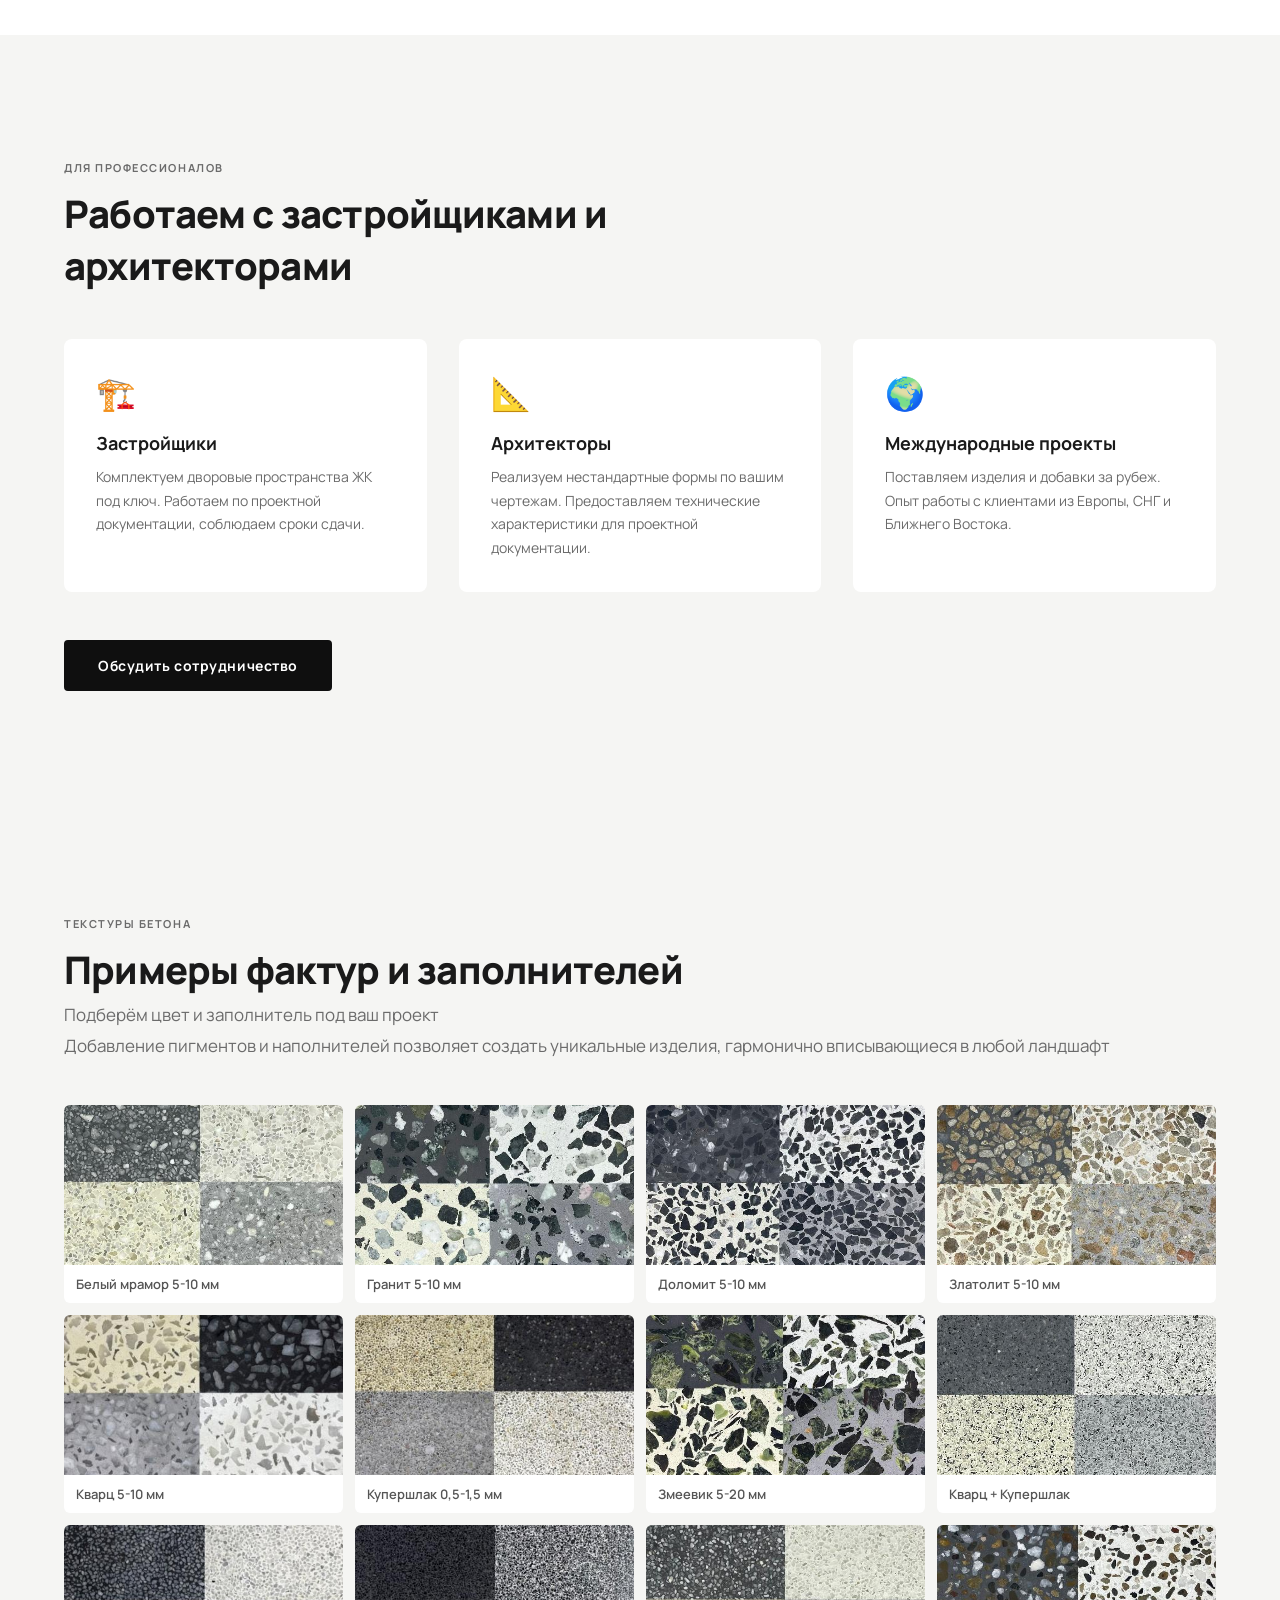
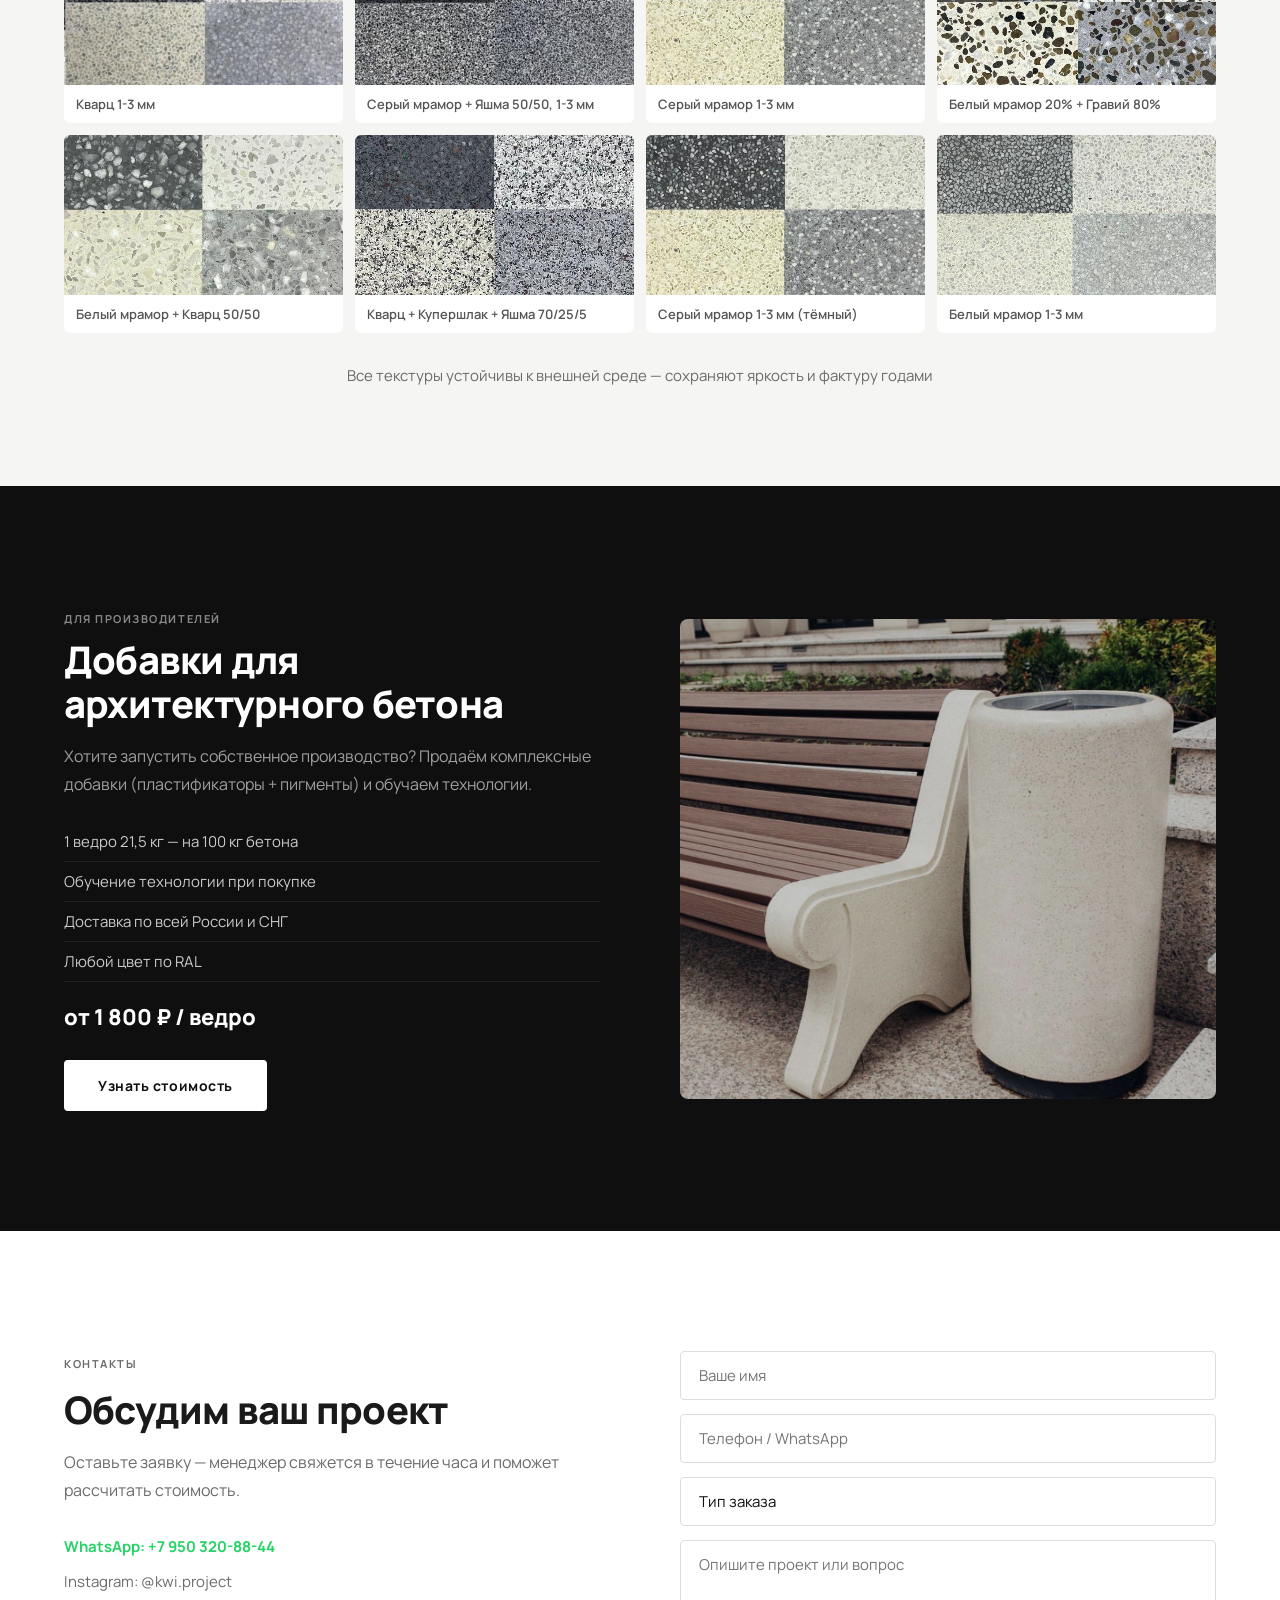
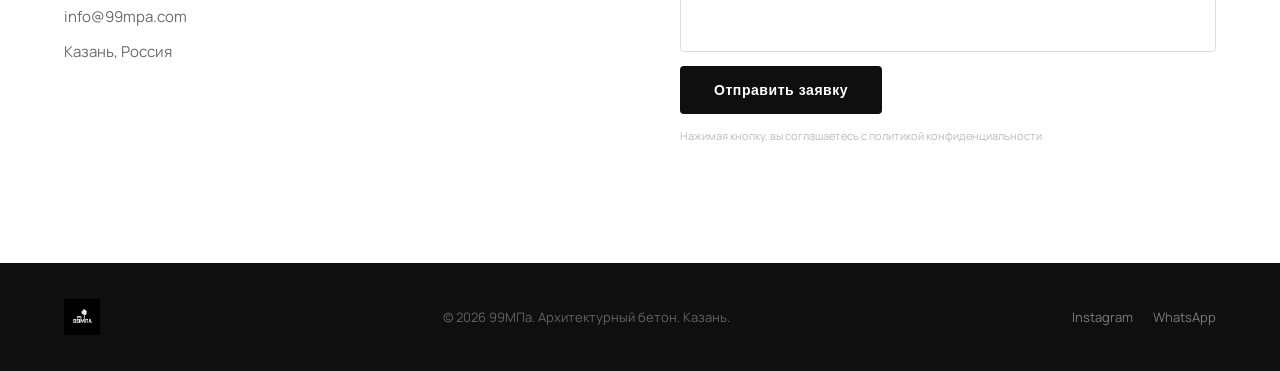
==== commit 00e09756: "Restore portfolio navigation links" ====
--- a/index.html
+++ b/index.html
@@ -37,7 +37,7 @@
     <ul class="nav__links">
       <li><a href="#about"     data-i18n="nav_about">О нас</a></li>
       <li><a href="catalog.html" data-i18n="nav_products">Каталог</a></li>
-      <li><a href="realizovannye-obekty/" data-i18n="nav_portfolio">Портфолио</a></li>
+      <li><a href="portfolio.html" data-i18n="nav_portfolio">Портфолио</a></li>
       <li><a href="#b2b"       data-i18n="nav_b2b">Застройщикам</a></li>
       <li><a href="additive.html" data-i18n="nav_additive">Добавки</a></li>
       <li><a href="#contact"   data-i18n="nav_contact">Контакты</a></li>
@@ -236,7 +236,7 @@
     </div>
   </div>
   <div class="container portfolio__more">
-    <a href="realizovannye-obekty/" class="btn btn--outline-dark" data-i18n="port_more">Смотреть все работы →</a>
+    <a href="portfolio.html" class="btn btn--outline-dark" data-i18n="port_more">Смотреть все работы →</a>
   </div>
 </section>
 
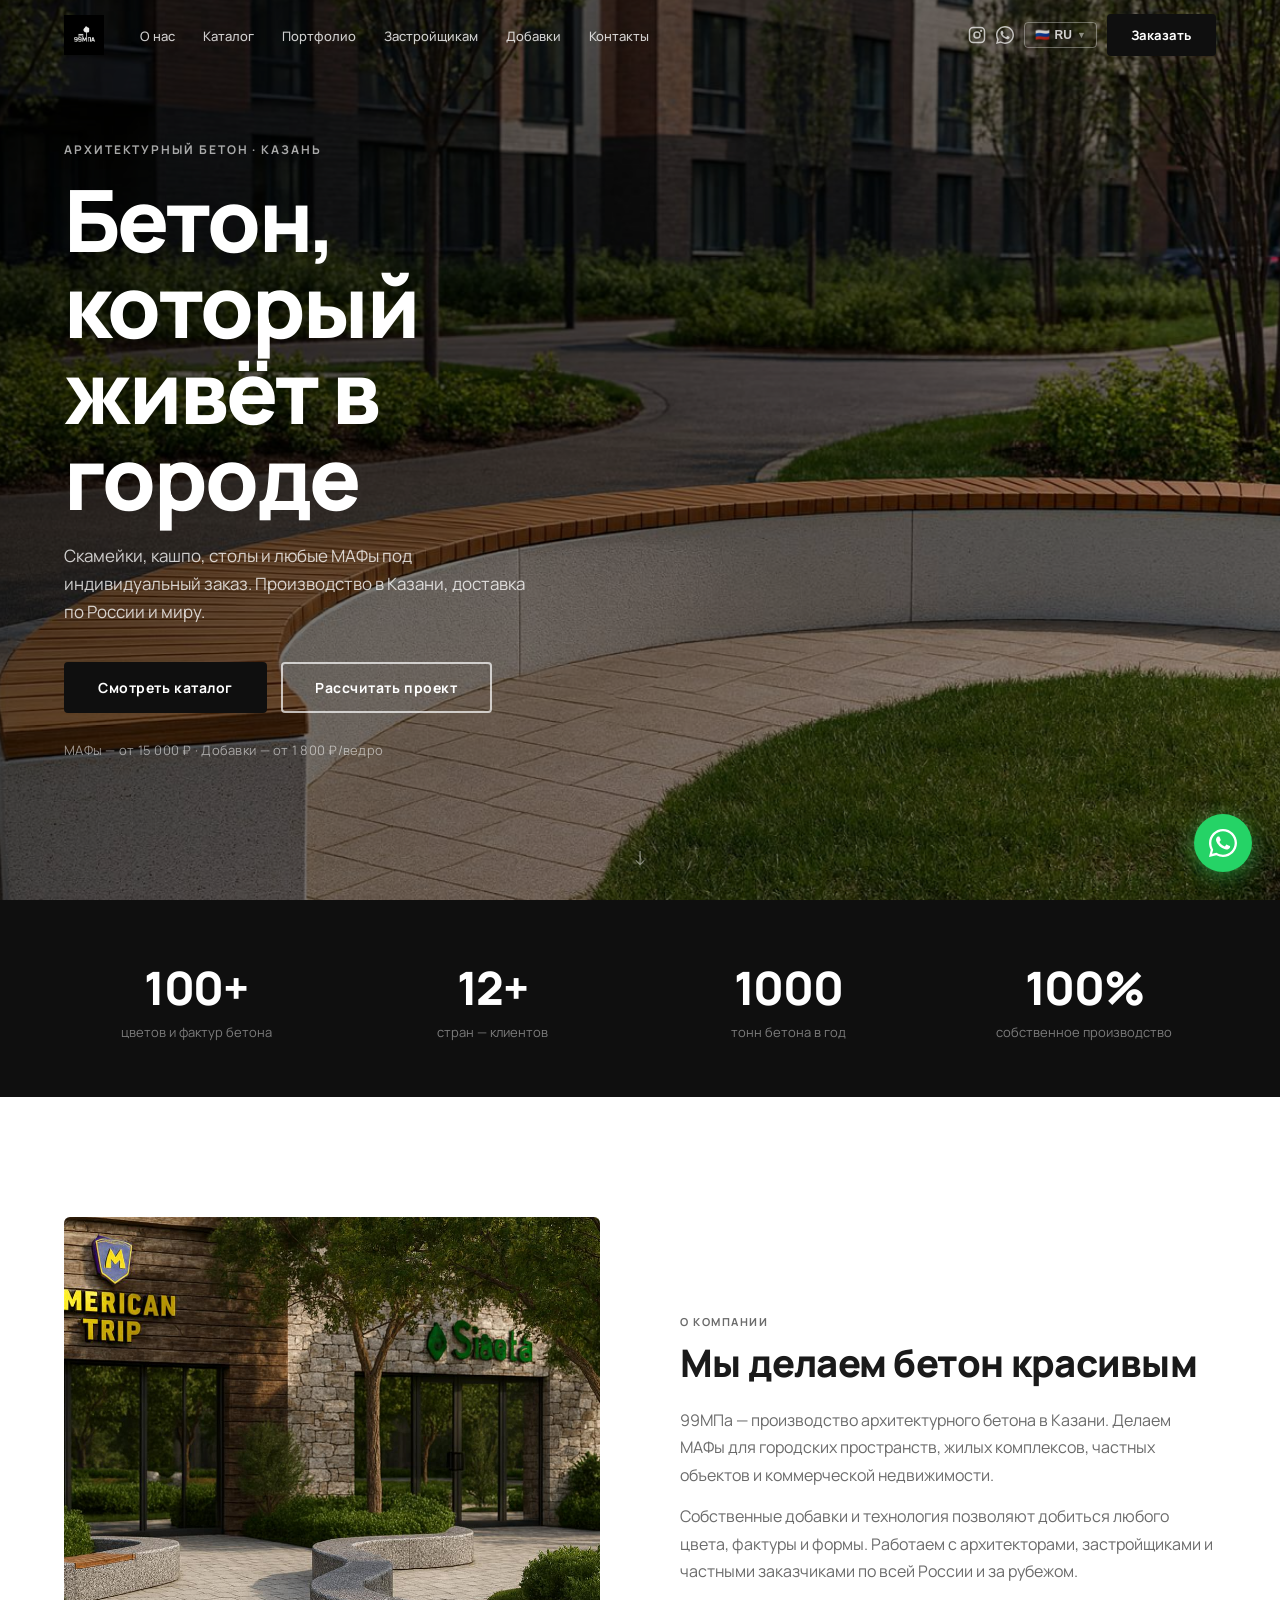
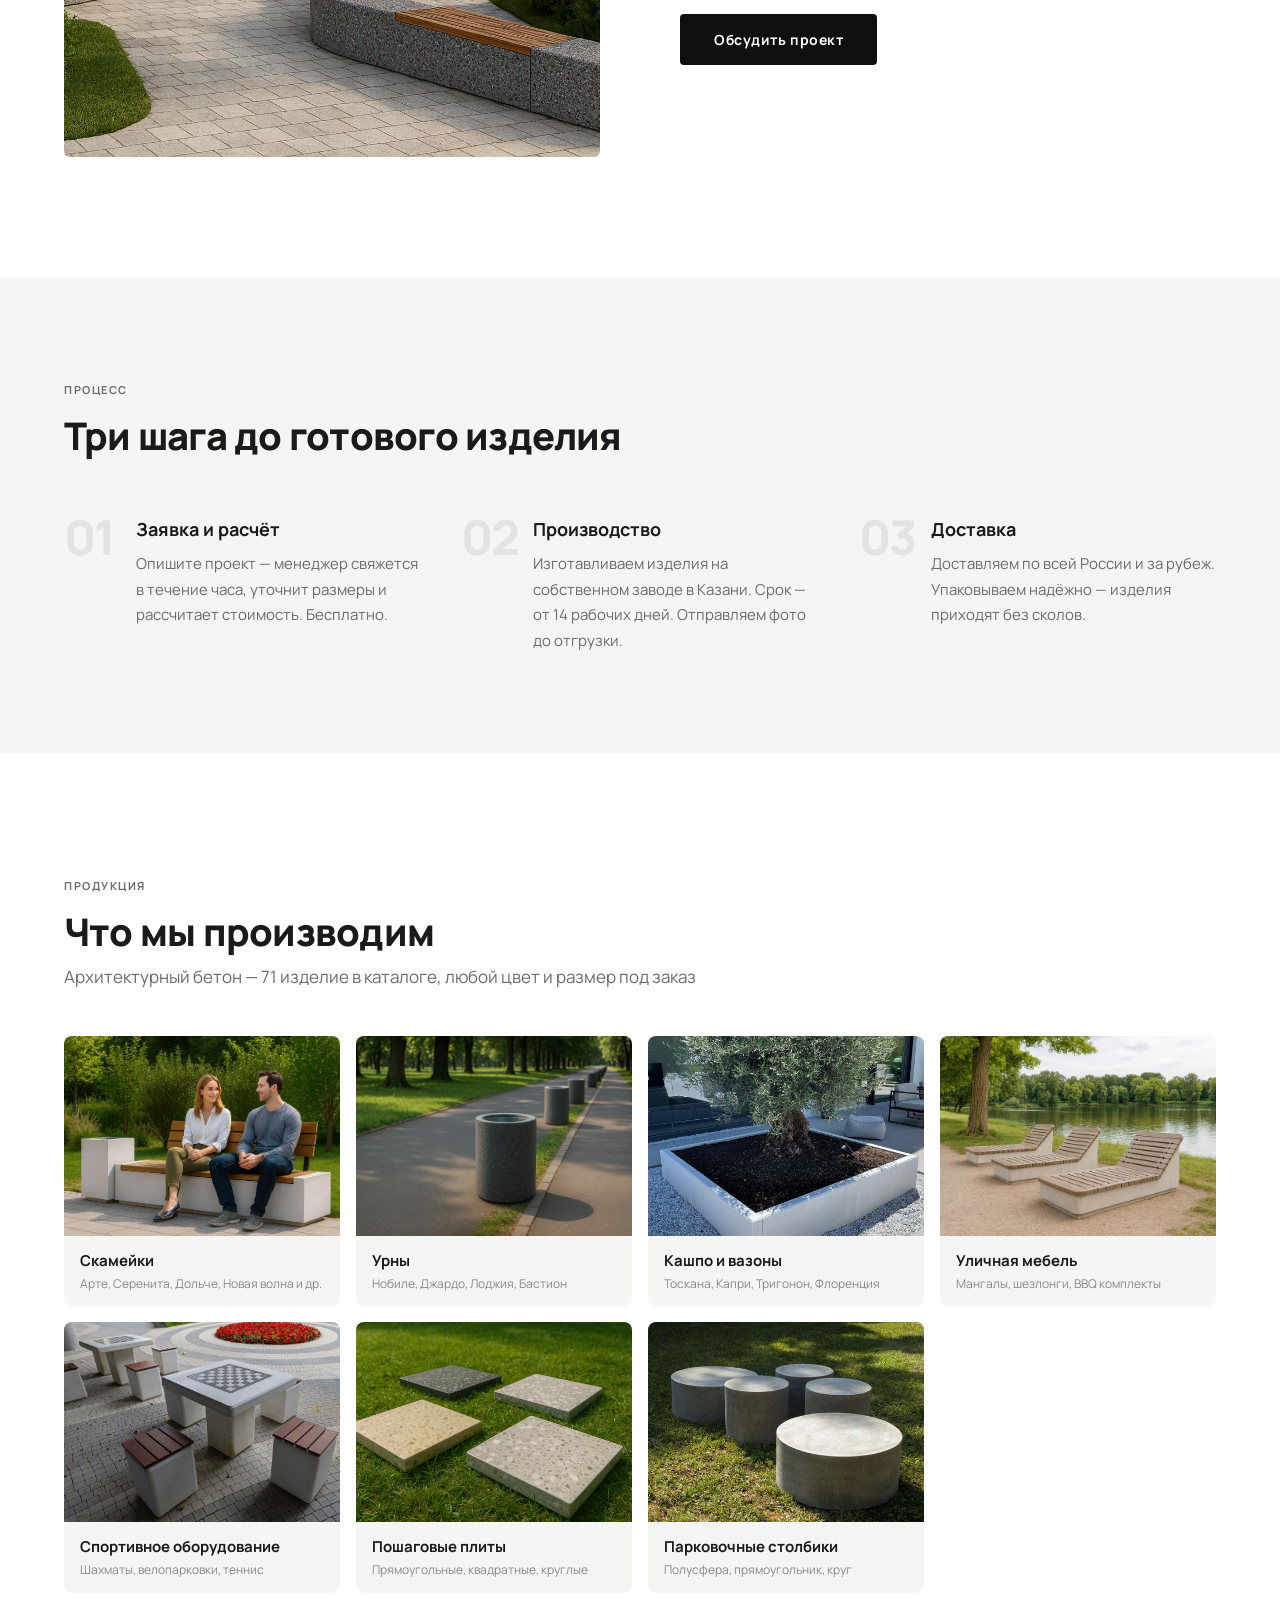
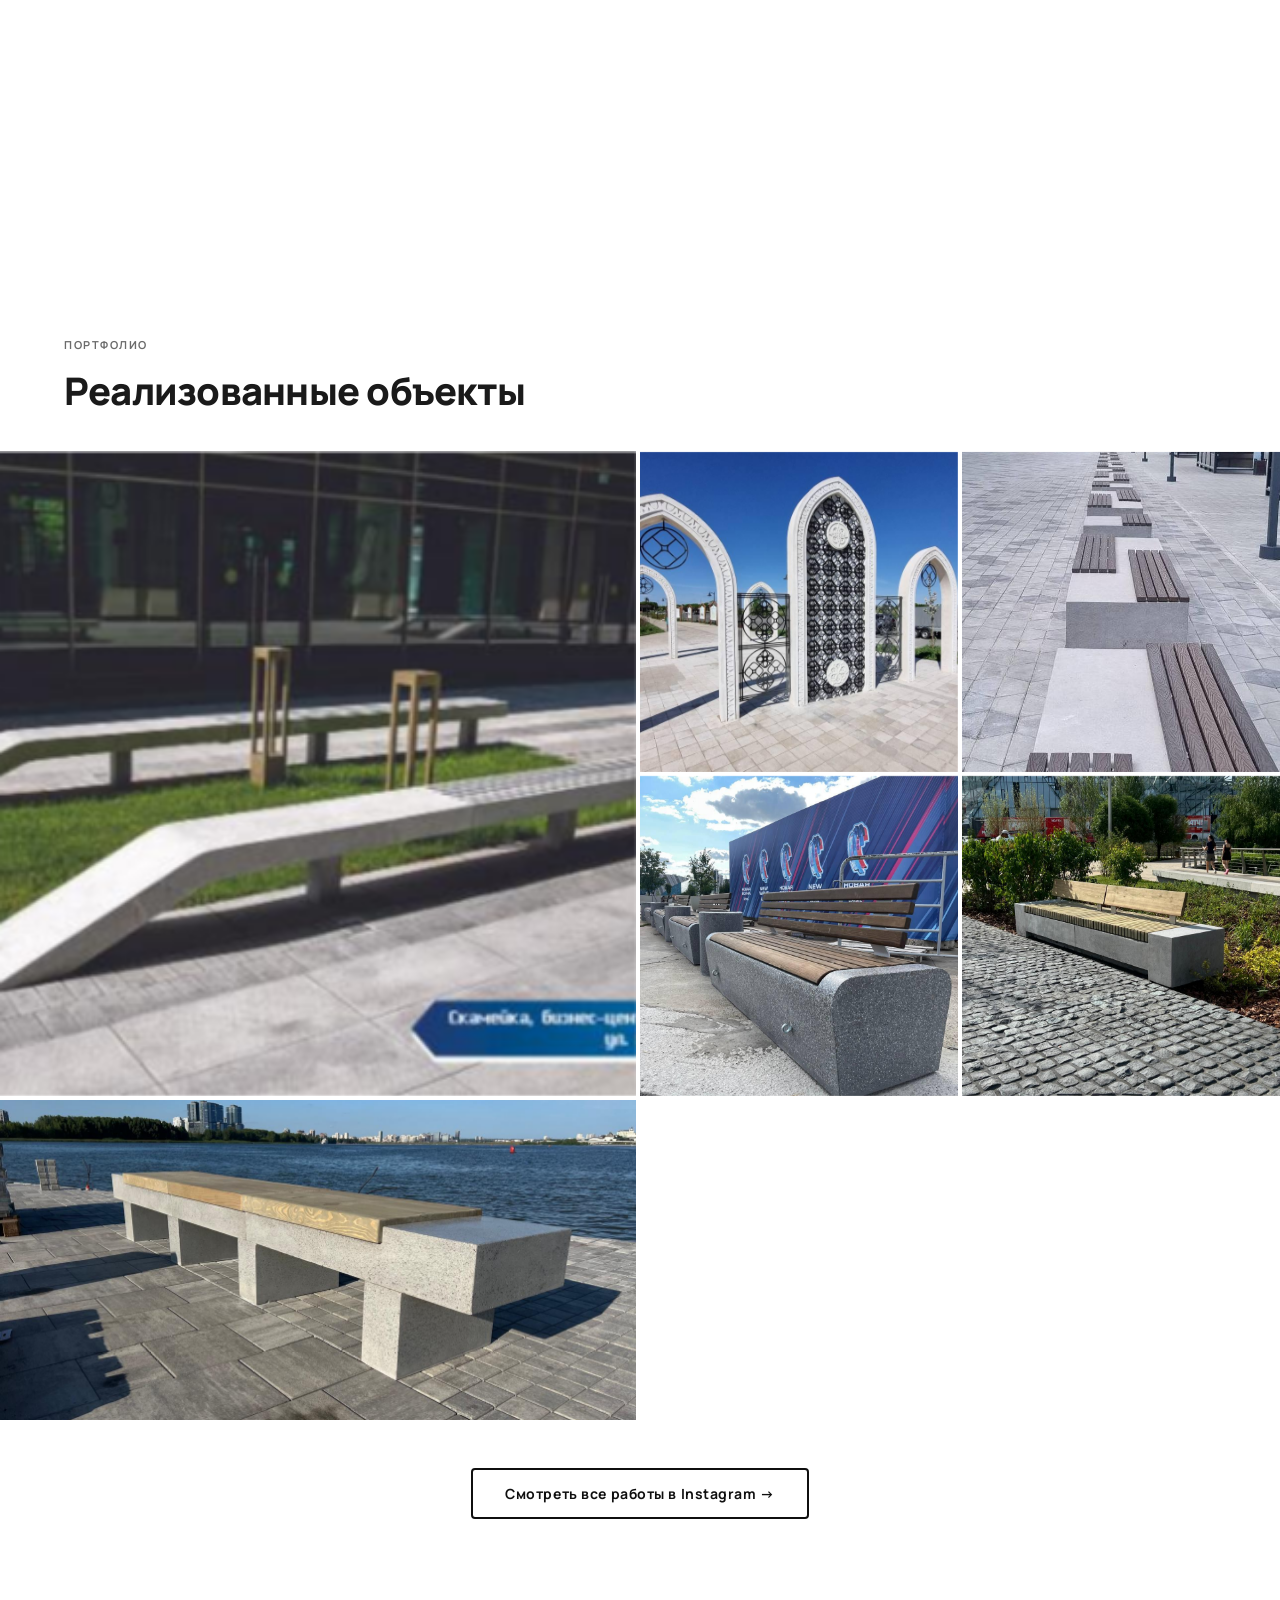
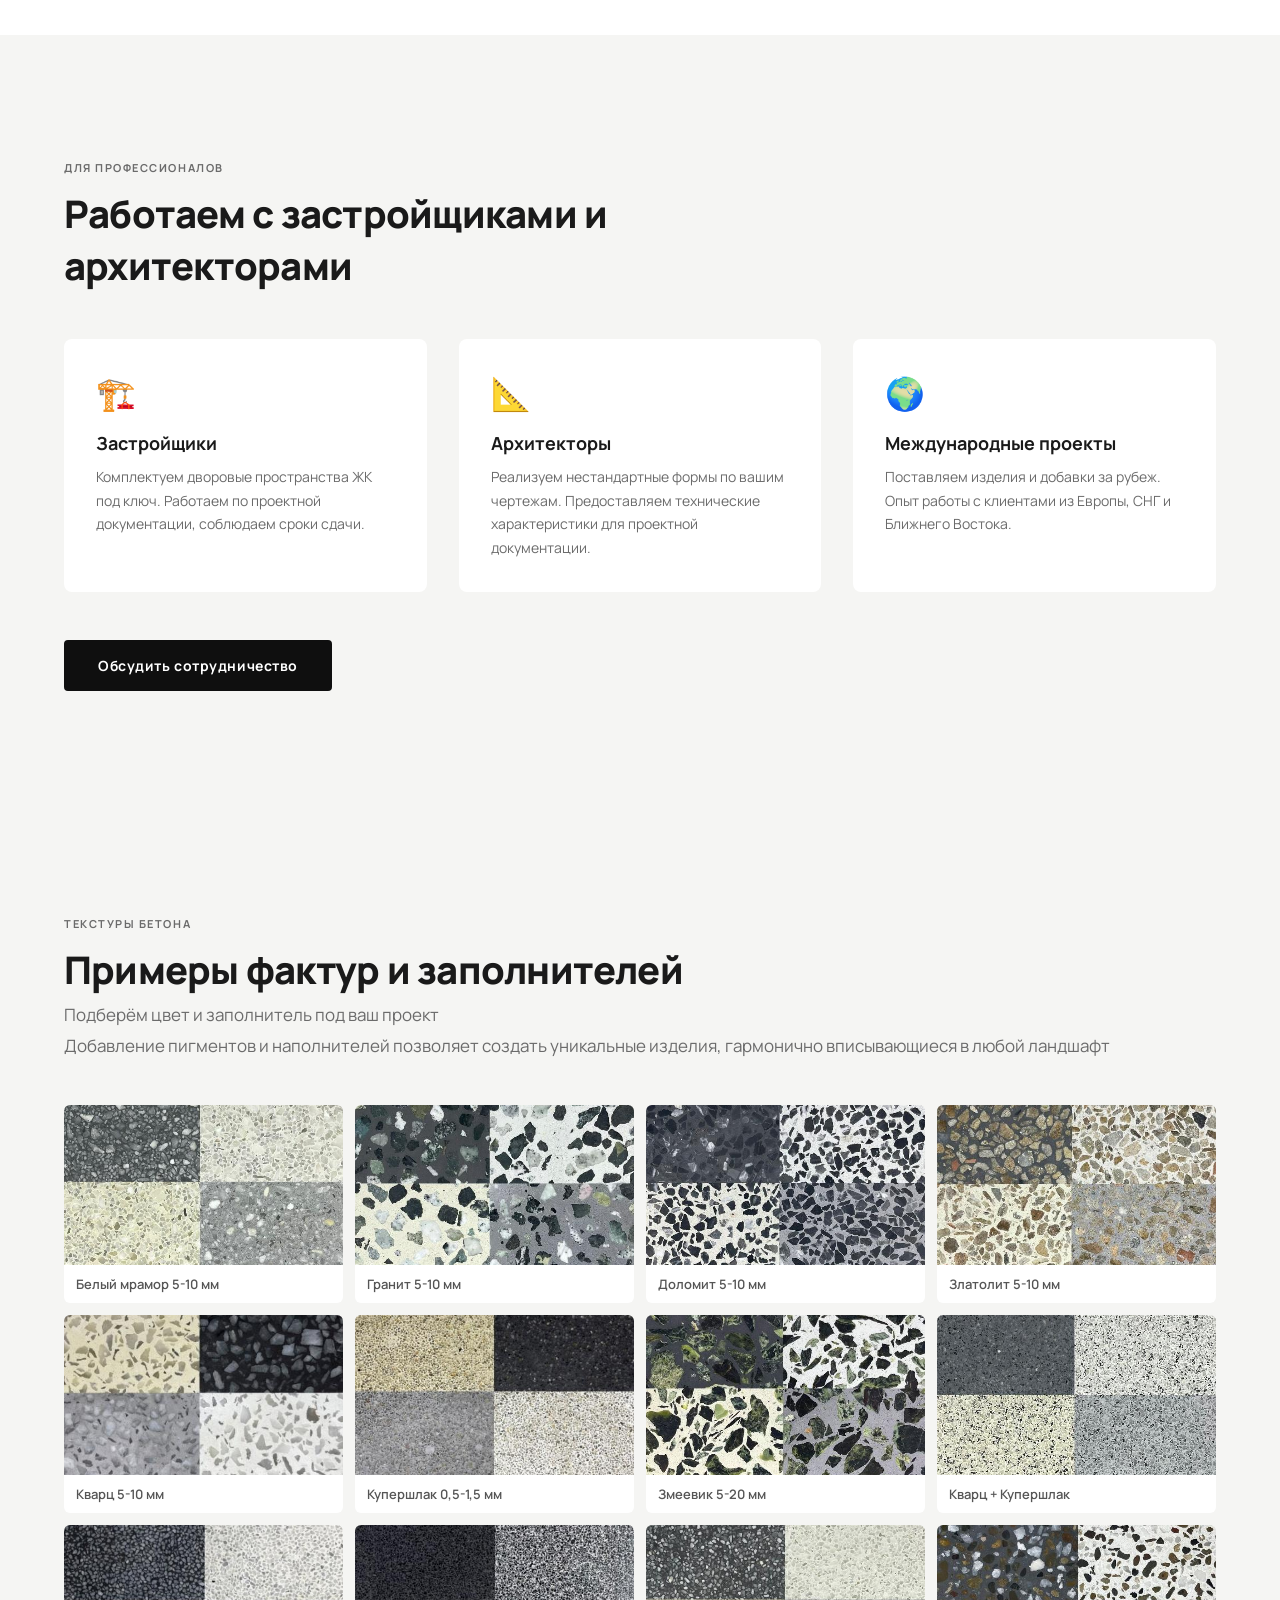
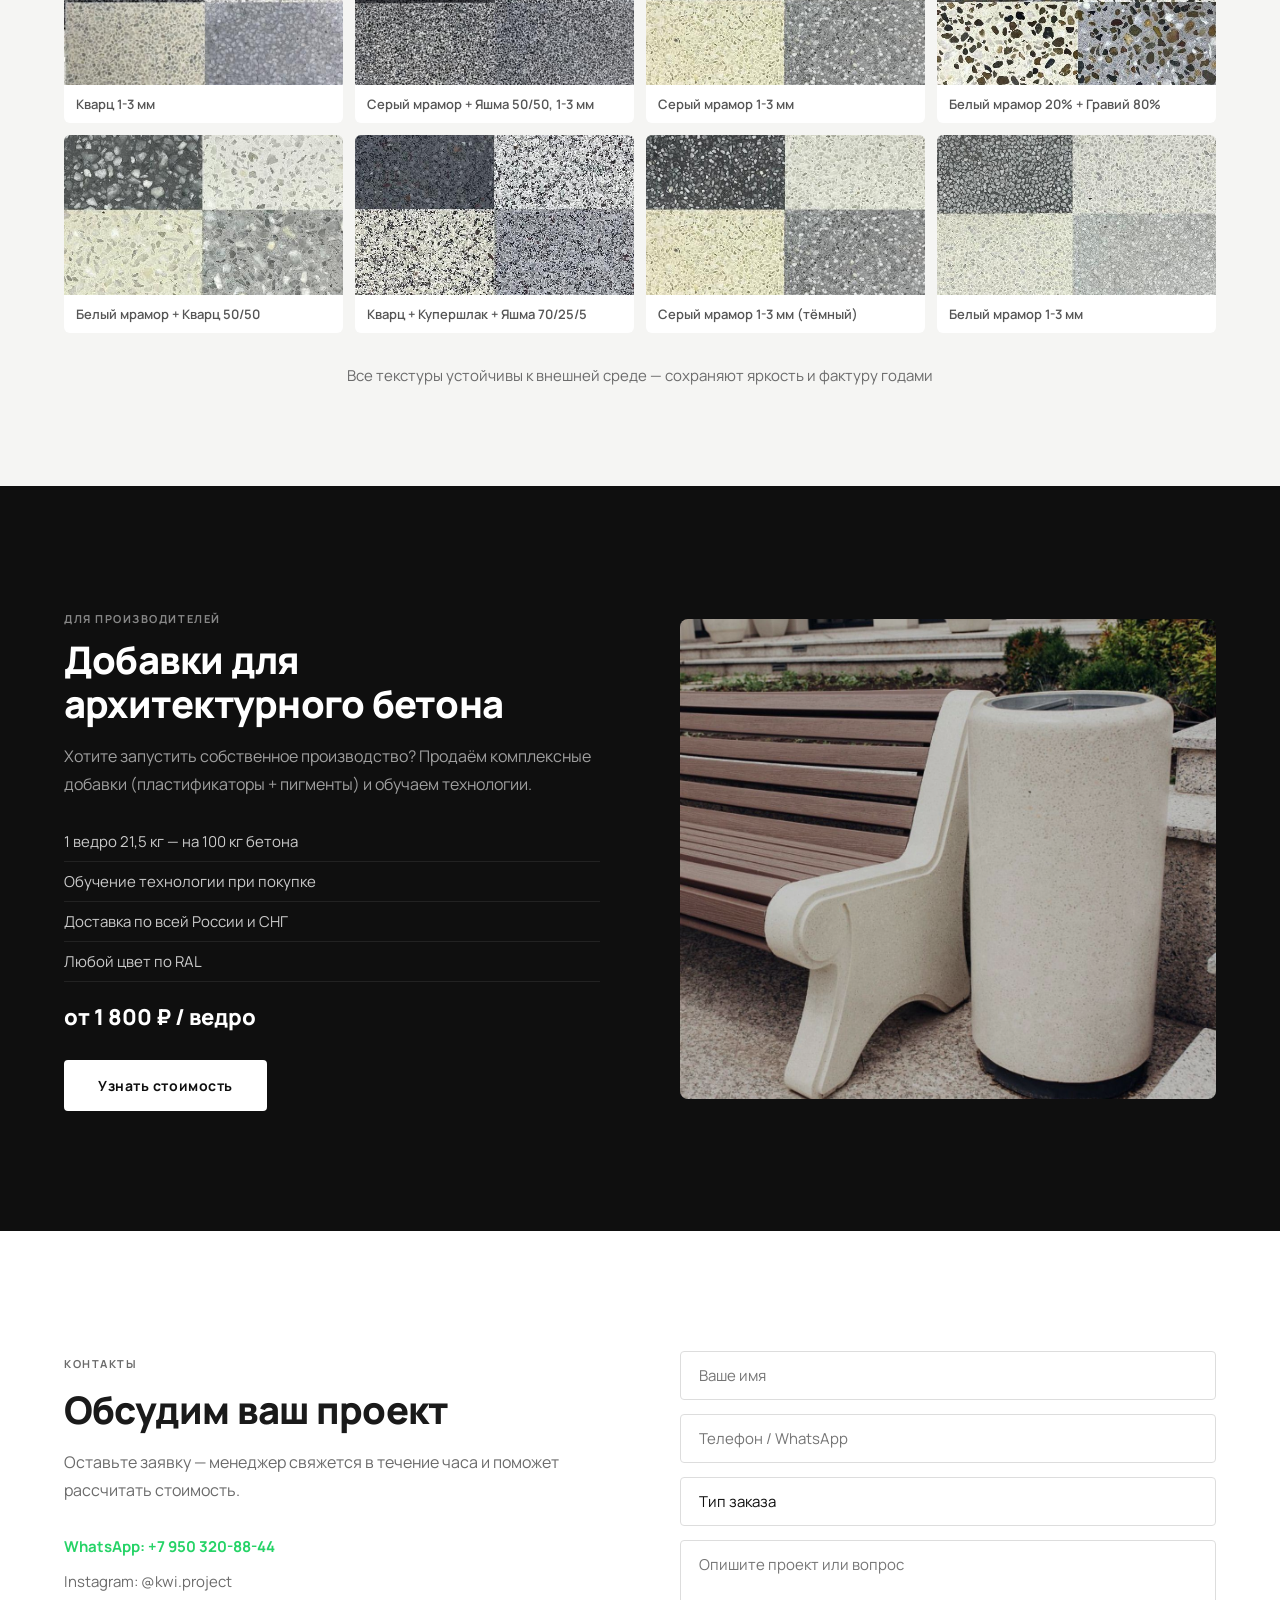
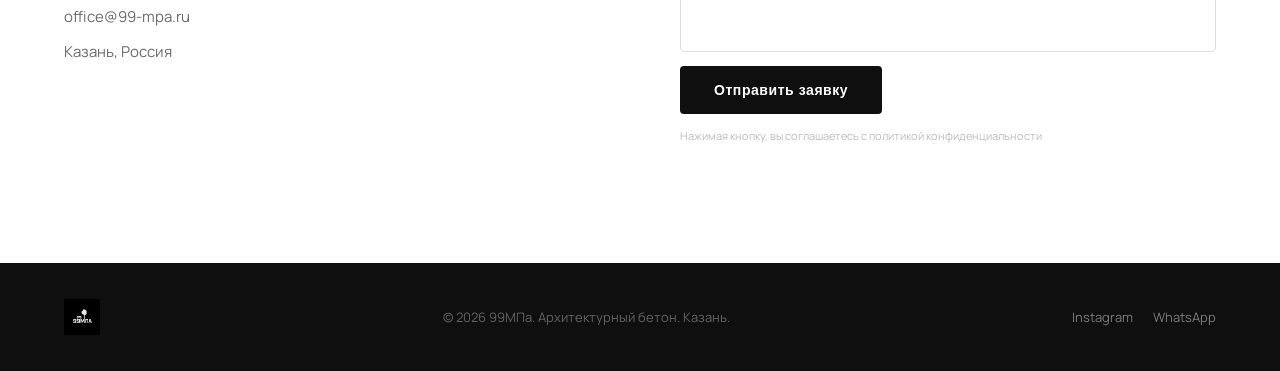
==== commit 5d745062: "Use confirmed office email in contact link and structured data" ====
--- a/index.html
+++ b/index.html
@@ -375,7 +375,7 @@
       <div class="contact__links">
         <a href="https://wa.me/79503208844" target="_blank" class="contact__link contact__link--wa" data-i18n="cont_wa">WhatsApp: +7 950 320-88-44</a>
         <a href="https://www.instagram.com/kwi.project" target="_blank" class="contact__link">Instagram: @kwi.project</a>
-        <a href="mailto:info@99mpa.com" class="contact__link">info@99mpa.com</a>
+        <a href="mailto:office@99-mpa.ru" class="contact__link">office@99-mpa.ru</a>
         <span class="contact__link">Казань, Россия</span>
       </div>
     </div>
@@ -428,7 +428,7 @@
   "logo": "https://www.99mpa.com/images/logo.jpg",
   "image": "https://www.99mpa.com/images/hero.jpeg",
   "telephone": "+79503208844",
-  "email": "info@99mpa.com",
+  "email": "office@99-mpa.ru",
   "address": {
     "@type": "PostalAddress",
     "addressLocality": "Казань",
